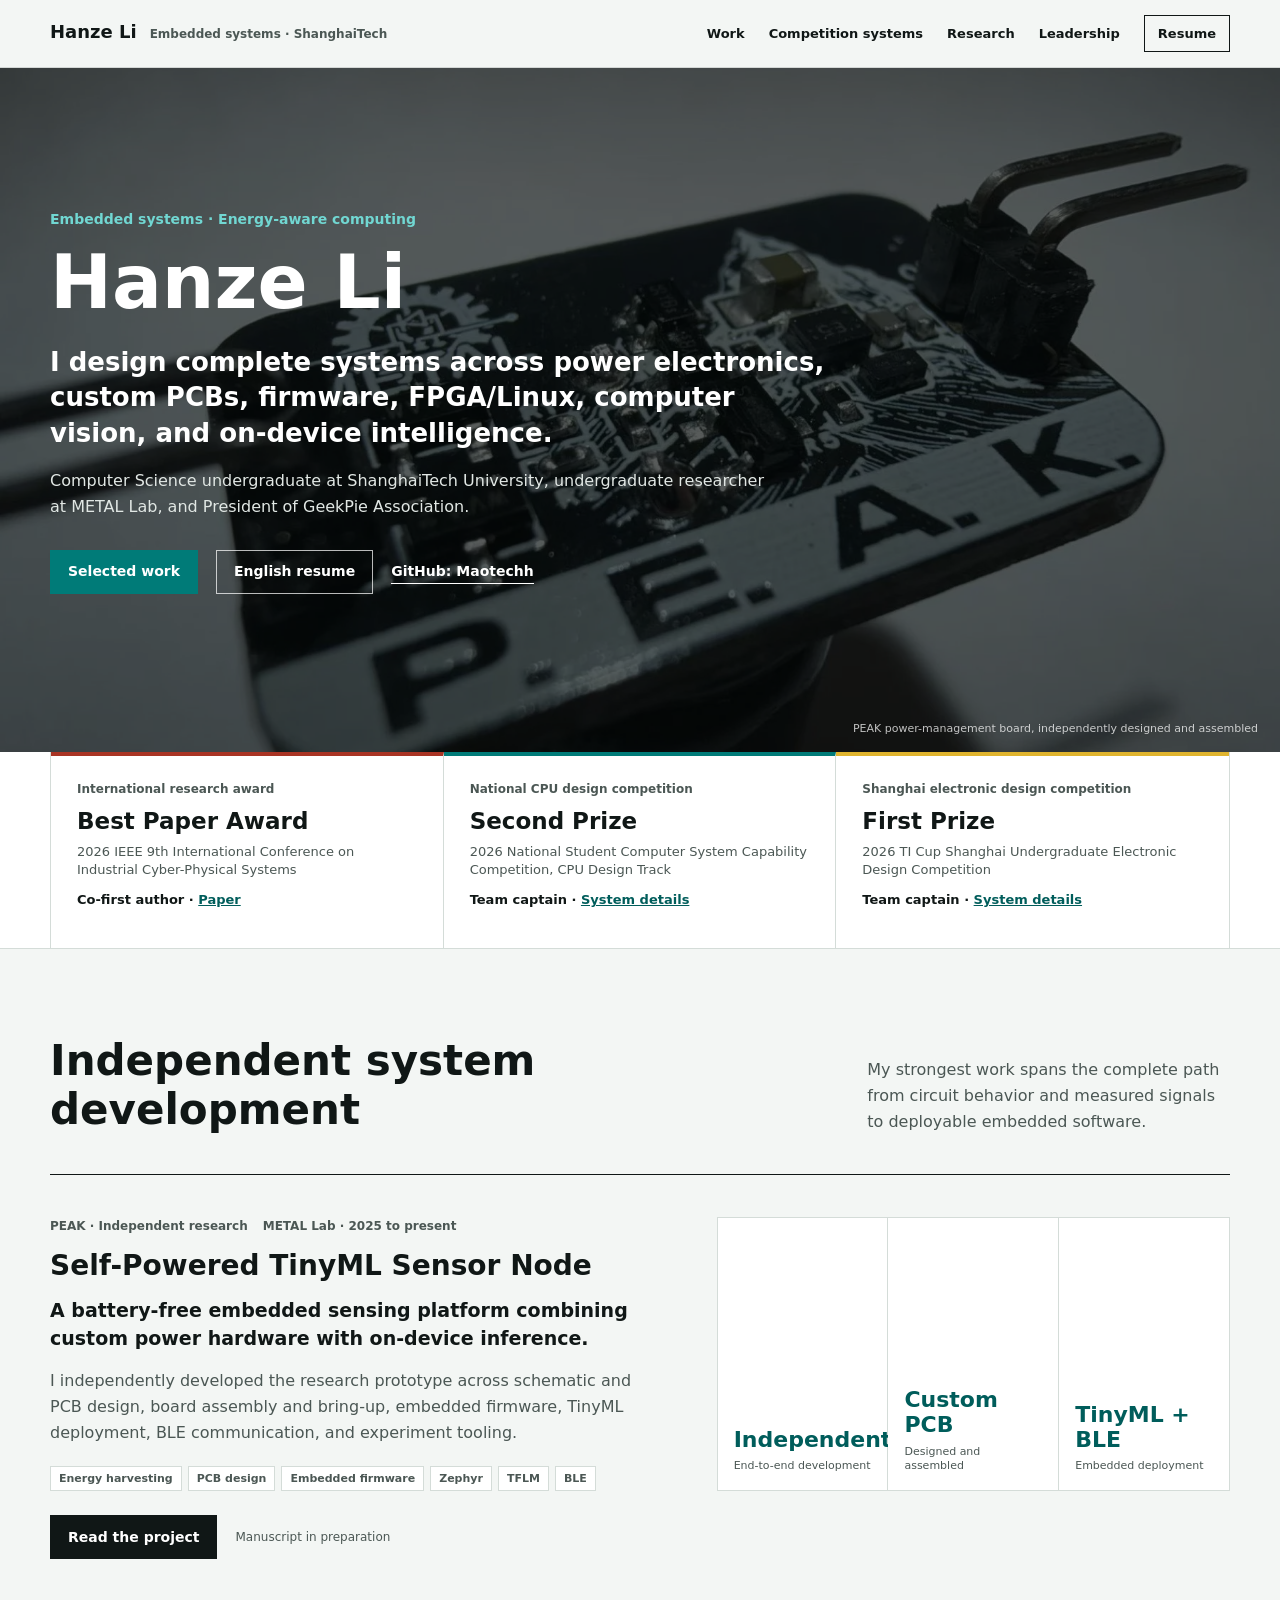
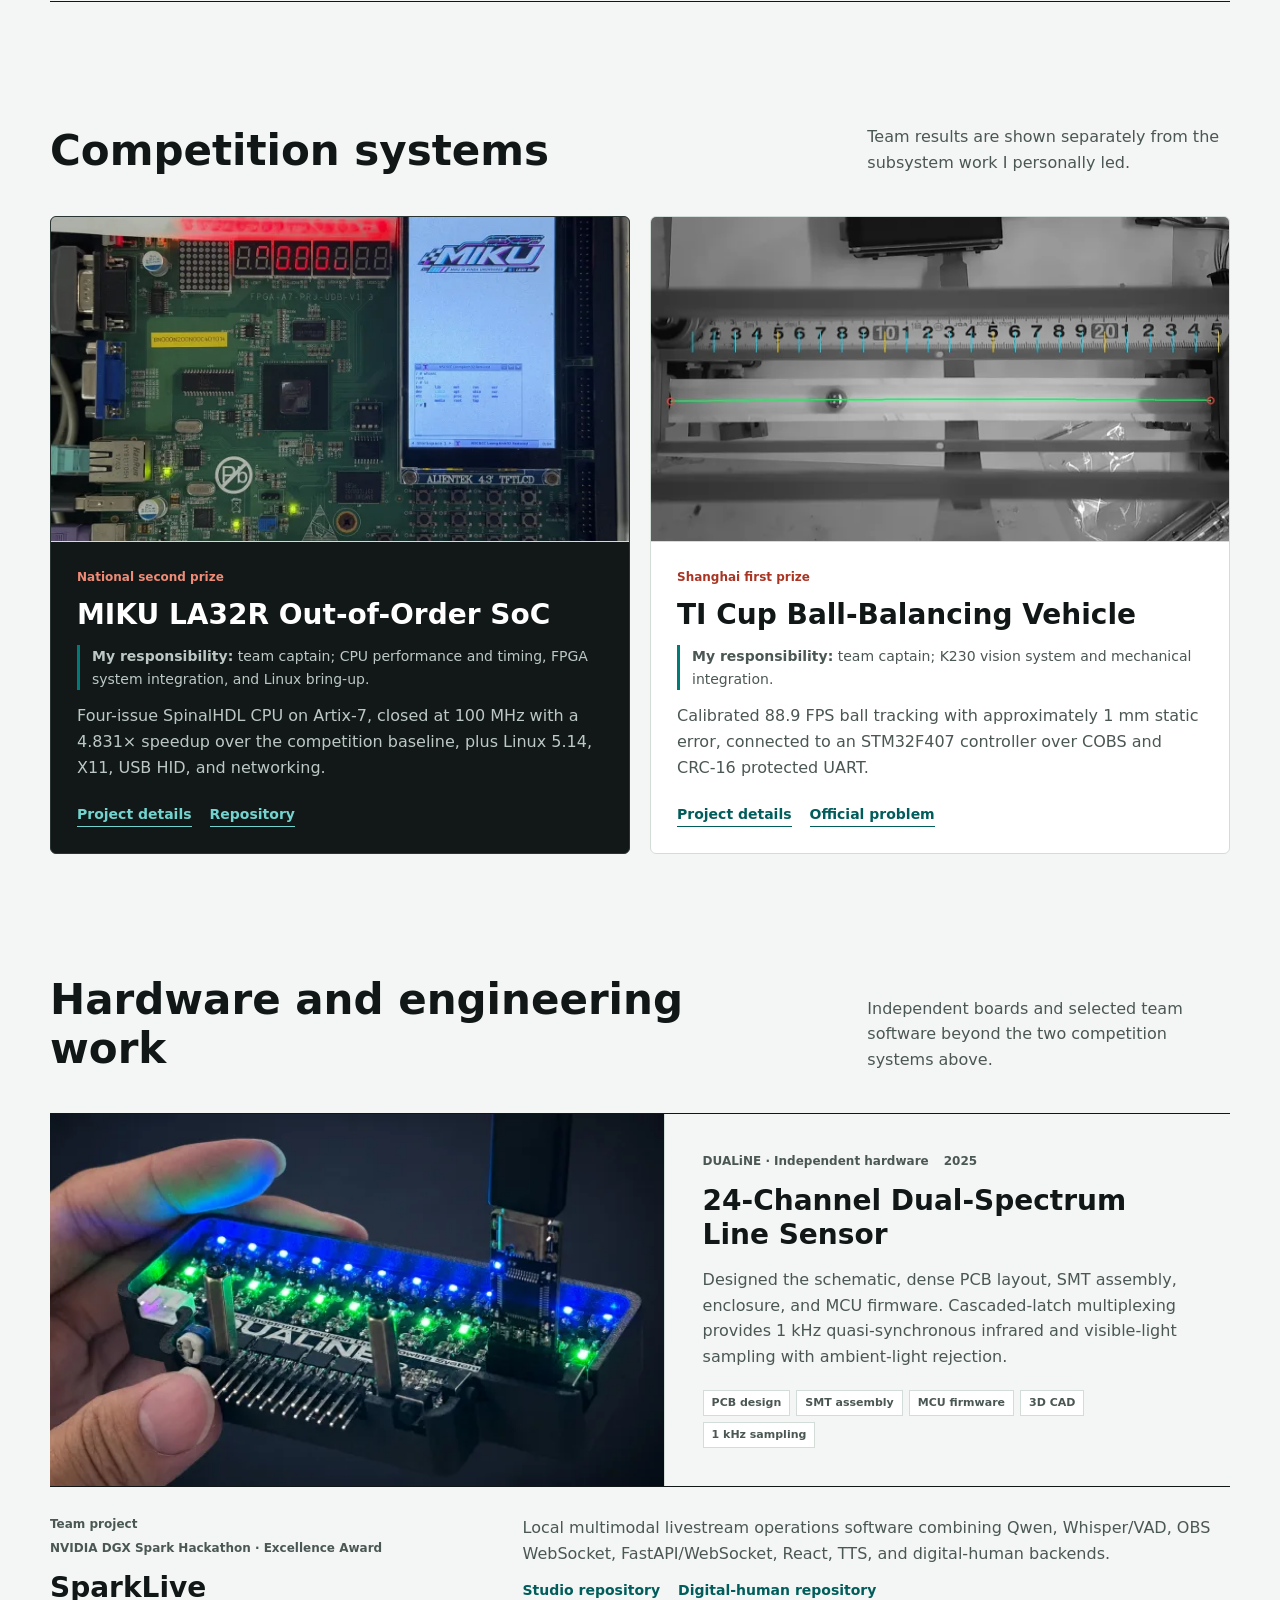
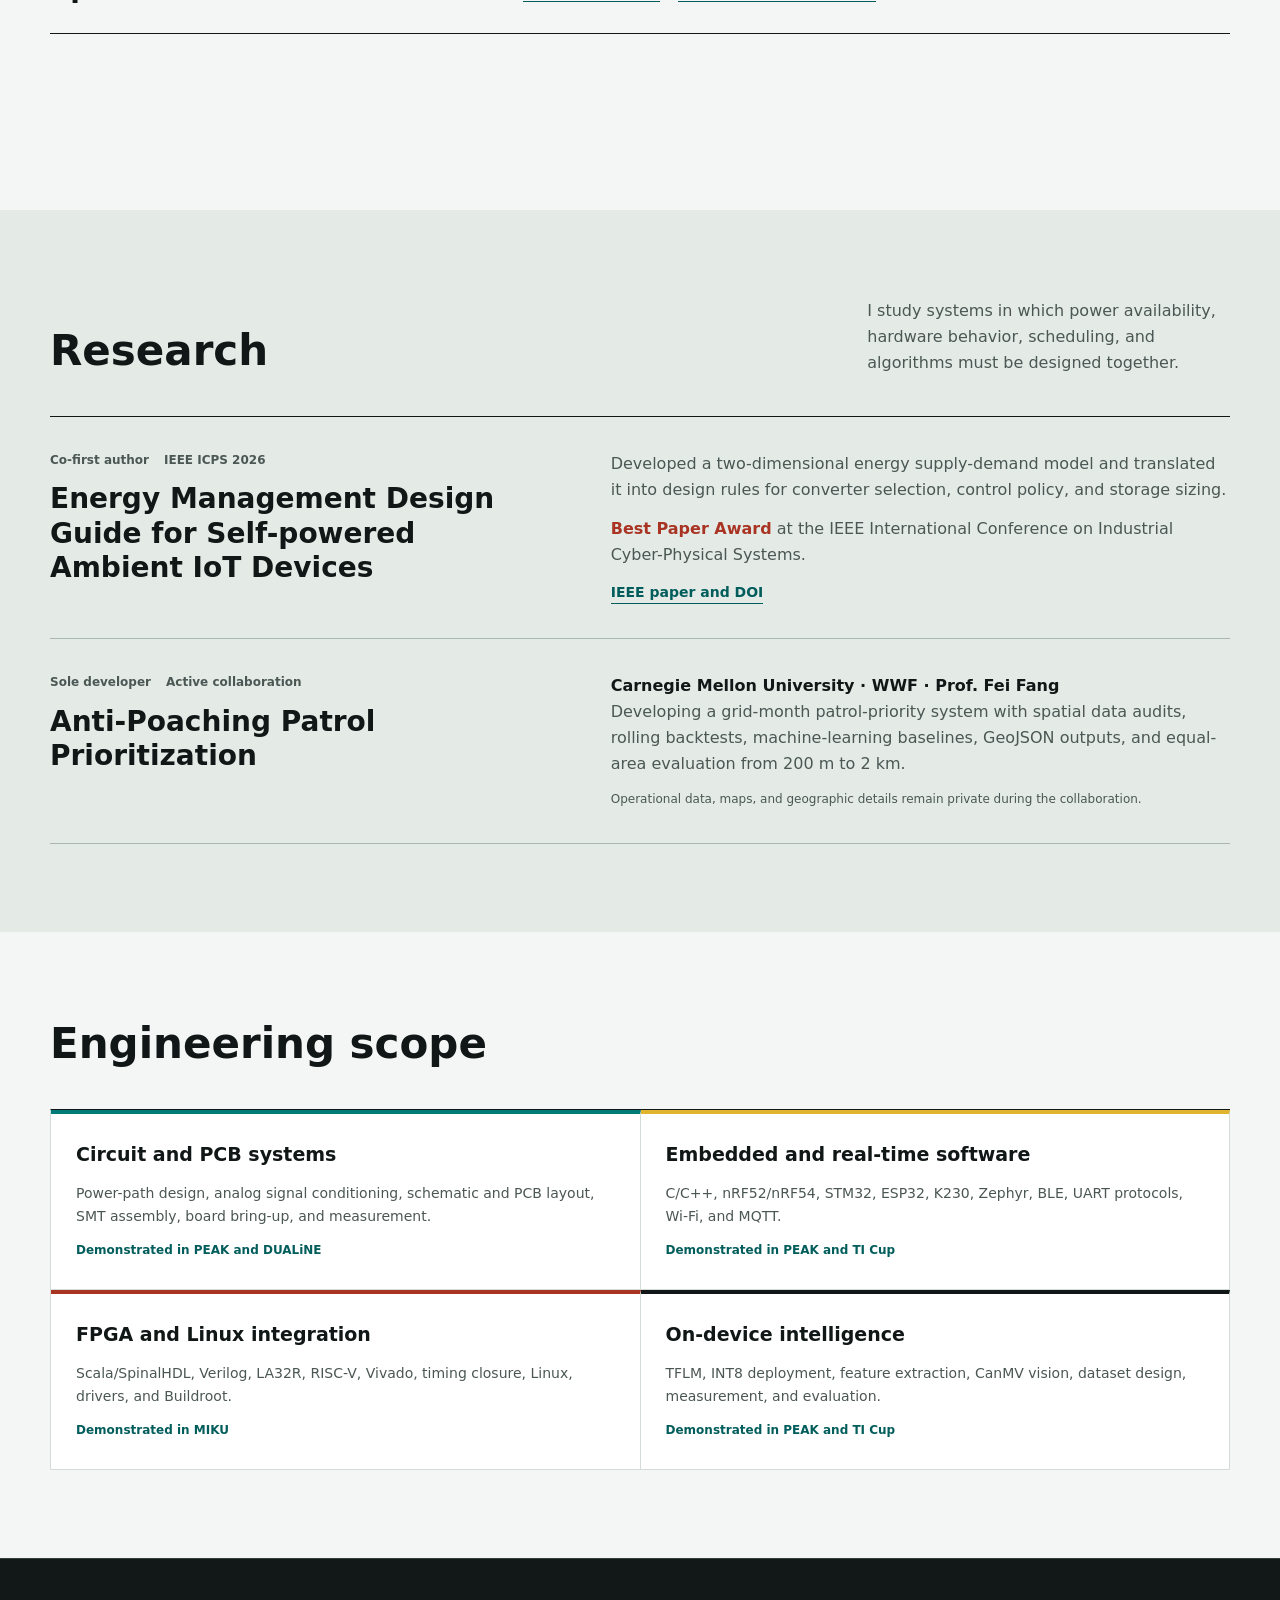
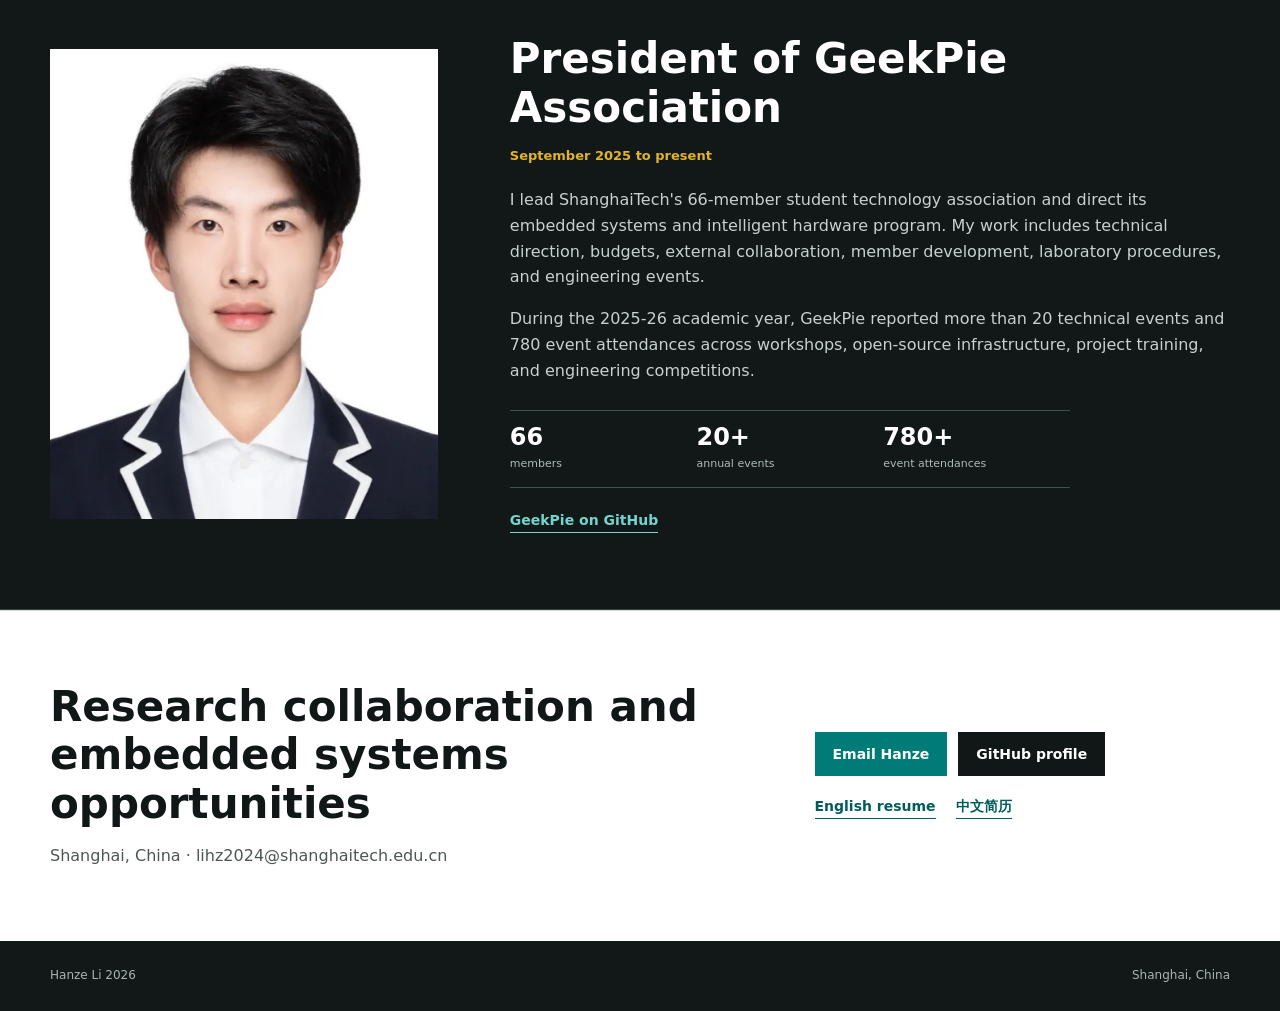
==== index.html @ 1126cddd "Publish sanitized embedded systems portfolio" ====
<!DOCTYPE html>
<html lang="en">
  <head>
    <meta charset="utf-8">
    <meta name="viewport" content="width=device-width, initial-scale=1">
    <meta
      name="description"
      content="Hanze Li builds embedded systems across power electronics, custom PCBs, firmware, FPGA/Linux, computer vision, and on-device intelligence."
    >
    <meta name="theme-color" content="#111817">
    <meta property="og:type" content="website">
    <meta property="og:title" content="Hanze Li | Embedded Systems Researcher and Engineer">
    <meta
      property="og:description"
      content="Research and engineering across self-powered TinyML, custom hardware, FPGA/Linux systems, and real-time vision."
    >
    <meta property="og:url" content="https://maotechh.github.io/">
    <meta property="og:image" content="https://maotechh.github.io/assets/images/og-hanze-li.jpg">
    <meta property="og:image:width" content="1200">
    <meta property="og:image:height" content="630">
    <meta property="og:image:alt" content="Close-up of the independently designed PEAK energy-management board">
    <meta name="twitter:card" content="summary_large_image">
    <title>Hanze Li | Embedded Systems Researcher and Engineer</title>
    <link rel="icon" type="image/svg+xml" href="assets/images/favicon.svg">
    <link rel="icon" type="image/png" sizes="32x32" href="assets/images/favicon-32.png?v=20260903-2">
    <link rel="apple-touch-icon" href="assets/images/apple-touch-icon.png?v=20260903-2">
    <link
      rel="preload"
      as="image"
      href="assets/images/peak-board-1200.webp"
      imagesrcset="assets/images/peak-board-640.webp 640w, assets/images/peak-board-1200.webp 1200w, assets/images/peak-board-1800.webp 1800w"
      imagesizes="100vw"
      type="image/webp"
      fetchpriority="high"
    >
    <script>document.documentElement.classList.add("js");</script>
    <link rel="stylesheet" href="styles.css?v=20260903">
    <script type="application/ld+json">
      {
        "@context": "https://schema.org",
        "@type": "Person",
        "name": "Hanze Li",
        "alternateName": "Maotechh",
        "url": "https://maotechh.github.io/",
        "image": "https://maotechh.github.io/assets/images/hanze-li.jpg",
        "email": "mailto:lihz2024@shanghaitech.edu.cn",
        "jobTitle": "Undergraduate Researcher",
        "affiliation": [
          { "@type": "CollegeOrUniversity", "name": "ShanghaiTech University" },
          { "@type": "Organization", "name": "METAL Lab" }
        ],
        "award": [
          "Best Paper Award, IEEE ICPS 2026",
          "Second Prize, 2026 National Student Computer System Capability Competition CPU Design Track",
          "First Prize, 2026 TI Cup Shanghai Undergraduate Electronic Design Competition"
        ],
        "sameAs": [
          "https://github.com/Maotechh",
          "https://github.com/ShanghaitechGeekPie/"
        ]
      }
    </script>
    <script src="script.js?v=20260903" defer></script>
  </head>
  <body>
    <a class="skip-link" href="#main-content">Skip to content</a>

    <header class="site-header" data-header>
      <div class="nav-shell">
        <a class="brand" href="#top">
          <span class="brand-name">Hanze Li</span>
          <span class="brand-label">Embedded systems · ShanghaiTech</span>
        </a>
        <button class="menu-button" type="button" aria-expanded="false" aria-controls="site-nav">
          Menu
        </button>
        <nav class="site-nav" id="site-nav" aria-label="Primary navigation">
          <a href="#work">Work</a>
          <a href="#competition">Competition systems</a>
          <a href="#research">Research</a>
          <a href="#leadership">Leadership</a>
          <a class="nav-resume" href="assets/docs/Hanze-Li-Resume.pdf?v=20260903-2">Resume</a>
        </nav>
      </div>
    </header>

    <main id="main-content">
      <section class="hero" id="top" aria-labelledby="hero-title">
        <picture class="hero-media" aria-hidden="true">
          <source
            type="image/webp"
            srcset="assets/images/peak-board-640.webp 640w, assets/images/peak-board-1200.webp 1200w, assets/images/peak-board-1800.webp 1800w"
            sizes="100vw"
          >
          <img src="assets/images/peak-board.jpg" alt="" width="1800" height="1349" fetchpriority="high">
        </picture>
        <div class="hero-overlay" aria-hidden="true"></div>
        <div class="hero-content">
          <p class="hero-kicker">Embedded systems · Energy-aware computing</p>
          <h1 id="hero-title">Hanze Li</h1>
          <p class="hero-summary">
            I design complete systems across power electronics, custom PCBs, firmware,
            FPGA/Linux, computer vision, and on-device intelligence.
          </p>
          <p class="hero-context">
            Computer Science undergraduate at ShanghaiTech University, undergraduate
            researcher at METAL Lab, and President of GeekPie Association.
          </p>
          <nav class="hero-actions" aria-label="Primary links">
            <a class="button button-primary" href="#work">Selected work</a>
            <a class="button button-secondary" href="assets/docs/Hanze-Li-Resume.pdf?v=20260903-2">English resume</a>
            <a class="text-link light-link" href="https://github.com/Maotechh">GitHub: Maotechh</a>
          </nav>
        </div>
        <p class="hero-caption">PEAK power-management board, independently designed and assembled</p>
      </section>

      <section class="recognition" aria-labelledby="recognition-title">
        <div class="page-shell">
          <h2 class="visually-hidden" id="recognition-title">Selected recognition</h2>
          <div class="recognition-grid">
            <article>
              <p class="recognition-level">International research award</p>
              <h3>Best Paper Award</h3>
              <p class="recognition-event">2026 IEEE 9th International Conference on Industrial Cyber-Physical Systems</p>
              <p class="recognition-role">Co-first author · <a href="https://doi.org/10.1109/ICPS70486.2026.11567971">Paper</a></p>
            </article>
            <article>
              <p class="recognition-level">National CPU design competition</p>
              <h3>Second Prize</h3>
              <p class="recognition-event">2026 National Student Computer System Capability Competition, CPU Design Track</p>
              <p class="recognition-role">Team captain · <a href="projects/miku.html">System details</a></p>
            </article>
            <article>
              <p class="recognition-level">Shanghai electronic design competition</p>
              <h3>First Prize</h3>
              <p class="recognition-event">2026 TI Cup Shanghai Undergraduate Electronic Design Competition</p>
              <p class="recognition-role">Team captain · <a href="projects/ti-cup.html">System details</a></p>
            </article>
          </div>
        </div>
      </section>

      <section class="section page-shell" id="work">
        <div class="section-heading">
          <h2>Independent system development</h2>
          <p>
            My strongest work spans the complete path from circuit behavior and measured
            signals to deployable embedded software.
          </p>
        </div>

        <article class="feature-project">
          <div class="feature-copy">
            <div class="project-meta">
              <span>PEAK · Independent research</span>
              <span>METAL Lab · 2025 to present</span>
            </div>
            <h3>Self-Powered TinyML Sensor Node</h3>
            <p class="project-lead">
              A battery-free embedded sensing platform combining custom power hardware
              with on-device inference.
            </p>
            <p>
              I independently developed the research prototype across schematic and PCB
              design, board assembly and bring-up, embedded firmware, TinyML deployment,
              BLE communication, and experiment tooling.
            </p>
            <dl class="metric-grid">
              <div><dt>Independent</dt><dd>End-to-end development</dd></div>
              <div><dt>Custom PCB</dt><dd>Designed and assembled</dd></div>
              <div><dt>TinyML + BLE</dt><dd>Embedded deployment</dd></div>
            </dl>
            <ul class="tag-list">
              <li>Energy harvesting</li>
              <li>PCB design</li>
              <li>Embedded firmware</li>
              <li>Zephyr</li>
              <li>TFLM</li>
              <li>BLE</li>
            </ul>
            <div class="project-actions">
              <a class="button button-dark" href="projects/peak.html">Read the project</a>
              <span class="project-note">Manuscript in preparation</span>
            </div>
          </div>
        </article>
      </section>

      <section class="section section-compact page-shell" id="competition">
        <div class="section-heading">
          <h2>Competition systems</h2>
          <p>Team results are shown separately from the subsystem work I personally led.</p>
        </div>

        <div class="project-grid">
          <article class="project-card project-card-dark">
            <a class="project-image" href="projects/miku.html">
              <picture>
                <source
                  type="image/webp"
                  srcset="assets/images/miku-board-640.webp 640w, assets/images/miku-board-1000.webp 1000w"
                  sizes="(max-width: 760px) calc(100vw - 32px), 50vw"
                >
                <img src="assets/images/miku-board.jpg" alt="MIKU LA32R SoC running LoongArch Linux on an Artix-7 FPGA board" width="1600" height="900" loading="lazy">
              </picture>
            </a>
            <div class="project-card-body">
              <p class="result-label">National second prize</p>
              <h3><a href="projects/miku.html">MIKU LA32R Out-of-Order SoC</a></h3>
              <p class="ownership"><strong>My responsibility:</strong> team captain; CPU performance and timing, FPGA system integration, and Linux bring-up.</p>
              <p>
                Four-issue SpinalHDL CPU on Artix-7, closed at 100 MHz with a 4.831×
                speedup over the competition baseline, plus Linux 5.14, X11, USB HID,
                and networking.
              </p>
              <div class="card-links">
                <a class="text-link" href="projects/miku.html">Project details</a>
                <a class="text-link" href="https://github.com/TossACoinTAC/NSCSCC2026-MIKU">Repository</a>
              </div>
            </div>
          </article>

          <article class="project-card">
            <a class="project-image" href="projects/ti-cup.html">
              <picture>
                <source
                  type="image/webp"
                  srcset="assets/images/ti-vision-640.webp 640w, assets/images/ti-vision-960.webp 960w"
                  sizes="(max-width: 760px) calc(100vw - 32px), 50vw"
                >
                <img src="assets/images/ti-vision.png" alt="K230 grayscale vision output with the calibrated beam centerline and detected steel ball" width="1280" height="960" loading="lazy">
              </picture>
            </a>
            <div class="project-card-body">
              <p class="result-label">Shanghai first prize</p>
              <h3><a href="projects/ti-cup.html">TI Cup Ball-Balancing Vehicle</a></h3>
              <p class="ownership"><strong>My responsibility:</strong> team captain; K230 vision system and mechanical integration.</p>
              <p>
                Calibrated 88.9 FPS ball tracking with approximately 1 mm static error,
                connected to an STM32F407 controller over COBS and CRC-16 protected UART.
              </p>
              <div class="card-links">
                <a class="text-link" href="projects/ti-cup.html">Project details</a>
                <a class="text-link" href="https://res.nuedc-training.com.cn/topic/2026/topic_140.html">Official problem</a>
              </div>
            </div>
          </article>
        </div>
      </section>

      <section class="section section-compact page-shell" aria-labelledby="hardware-title">
        <div class="section-heading">
          <h2 id="hardware-title">Hardware and engineering work</h2>
          <p>Independent boards and selected team software beyond the two competition systems above.</p>
        </div>

        <article class="hardware-project">
          <figure class="hardware-visual">
            <picture>
              <source
                type="image/webp"
                srcset="assets/images/dualine-640.webp 640w, assets/images/dualine-1000.webp 1000w"
                sizes="(max-width: 760px) calc(100vw - 32px), 48vw"
              >
              <img src="assets/images/dualine.jpg" alt="DUALiNE 24-channel dual-spectrum line sensor operating with infrared and visible-light emitters" width="1440" height="810" loading="lazy">
            </picture>
          </figure>
          <div class="hardware-copy">
            <div class="project-meta"><span>DUALiNE · Independent hardware</span><span>2025</span></div>
            <h3>24-Channel Dual-Spectrum Line Sensor</h3>
            <p>
              Designed the schematic, dense PCB layout, SMT assembly, enclosure, and MCU
              firmware. Cascaded-latch multiplexing provides 1 kHz quasi-synchronous
              infrared and visible-light sampling with ambient-light rejection.
            </p>
            <ul class="tag-list">
              <li>PCB design</li>
              <li>SMT assembly</li>
              <li>MCU firmware</li>
              <li>3D CAD</li>
              <li>1 kHz sampling</li>
            </ul>
          </div>
        </article>

        <div class="secondary-list">
          <article>
            <div>
              <p class="project-meta"><span>Team project</span><span>NVIDIA DGX Spark Hackathon · Excellence Award</span></p>
              <h3>SparkLive</h3>
            </div>
            <div>
              <p>
                Local multimodal livestream operations software combining Qwen, Whisper/VAD,
                OBS WebSocket, FastAPI/WebSocket, React, TTS, and digital-human backends.
              </p>
              <div class="card-links">
                <a class="text-link" href="https://github.com/SkillfulPainter/Sparklive-Studio">Studio repository</a>
                <a class="text-link" href="https://github.com/SkillfulPainter/Sparklive-Digital-Man">Digital-human repository</a>
              </div>
            </div>
          </article>
        </div>
      </section>

      <section class="research-band" id="research">
        <div class="section page-shell">
          <div class="section-heading">
            <h2>Research</h2>
            <p>
              I study systems in which power availability, hardware behavior, scheduling,
              and algorithms must be designed together.
            </p>
          </div>

          <div class="research-list">
            <article>
              <div class="research-title">
                <p class="project-meta"><span>Co-first author</span><span>IEEE ICPS 2026</span></p>
                <h3>Energy Management Design Guide for Self-powered Ambient IoT Devices</h3>
              </div>
              <div class="research-copy">
                <p>
                  Developed a two-dimensional energy supply-demand model and translated it
                  into design rules for converter selection, control policy, and storage sizing.
                </p>
                <p class="research-result"><strong>Best Paper Award</strong> at the IEEE International Conference on Industrial Cyber-Physical Systems.</p>
                <a class="text-link" href="https://doi.org/10.1109/ICPS70486.2026.11567971">IEEE paper and DOI</a>
              </div>
            </article>

            <article>
              <div class="research-title">
                <p class="project-meta"><span>Sole developer</span><span>Active collaboration</span></p>
                <h3>Anti-Poaching Patrol Prioritization</h3>
              </div>
              <div class="research-copy">
                <p class="collaboration-line"><span>Carnegie Mellon University · WWF</span><span>Prof. Fei Fang</span></p>
                <p>
                  Developing a grid-month patrol-priority system with spatial data audits,
                  rolling backtests, machine-learning baselines, GeoJSON outputs, and
                  equal-area evaluation from 200 m to 2 km.
                </p>
                <p class="research-note">Operational data, maps, and geographic details remain private during the collaboration.</p>
              </div>
            </article>
          </div>
        </div>
      </section>

      <section class="section page-shell capabilities" aria-labelledby="capabilities-title">
        <div class="section-heading compact-heading">
          <h2 id="capabilities-title">Engineering scope</h2>
        </div>
        <div class="capability-grid">
          <article>
            <h3>Circuit and PCB systems</h3>
            <p>Power-path design, analog signal conditioning, schematic and PCB layout, SMT assembly, board bring-up, and measurement.</p>
            <span>Demonstrated in PEAK and DUALiNE</span>
          </article>
          <article>
            <h3>Embedded and real-time software</h3>
            <p>C/C++, nRF52/nRF54, STM32, ESP32, K230, Zephyr, BLE, UART protocols, Wi-Fi, and MQTT.</p>
            <span>Demonstrated in PEAK and TI Cup</span>
          </article>
          <article>
            <h3>FPGA and Linux integration</h3>
            <p>Scala/SpinalHDL, Verilog, LA32R, RISC-V, Vivado, timing closure, Linux, drivers, and Buildroot.</p>
            <span>Demonstrated in MIKU</span>
          </article>
          <article>
            <h3>On-device intelligence</h3>
            <p>TFLM, INT8 deployment, feature extraction, CanMV vision, dataset design, measurement, and evaluation.</p>
            <span>Demonstrated in PEAK and TI Cup</span>
          </article>
        </div>
      </section>

      <section class="leadership-band" id="leadership">
        <div class="page-shell leadership-layout">
          <figure class="portrait-wrap">
            <picture>
              <source
                type="image/webp"
                srcset="assets/images/hanze-li-480.webp 480w, assets/images/hanze-li-720.webp 720w"
                sizes="(max-width: 760px) 320px, 36vw"
              >
              <img src="assets/images/hanze-li.jpg" alt="Portrait of Hanze Li" width="963" height="1400" loading="lazy">
            </picture>
          </figure>
          <div class="leadership-copy">
            <h2>President of GeekPie Association</h2>
            <p class="leadership-period">September 2025 to present</p>
            <p>
              I lead ShanghaiTech's 66-member student technology association and direct
              its embedded systems and intelligent hardware program. My work includes
              technical direction, budgets, external collaboration, member development,
              laboratory procedures, and engineering events.
            </p>
            <p>
              During the 2025-26 academic year, GeekPie reported more than 20 technical
              events and 780 event attendances across workshops, open-source
              infrastructure, project training, and engineering competitions.
            </p>
            <dl class="leadership-metrics">
              <div><dt>66</dt><dd>members</dd></div>
              <div><dt>20+</dt><dd>annual events</dd></div>
              <div><dt>780+</dt><dd>event attendances</dd></div>
            </dl>
            <a class="text-link" href="https://github.com/ShanghaitechGeekPie/">GeekPie on GitHub</a>
          </div>
        </div>
      </section>

      <section class="contact-band" id="contact">
        <div class="page-shell contact-layout">
          <div>
            <h2>Research collaboration and embedded systems opportunities</h2>
            <p>Shanghai, China · lihz2024@shanghaitech.edu.cn</p>
          </div>
          <div class="contact-actions">
            <a class="button button-primary" href="mailto:lihz2024@shanghaitech.edu.cn">Email Hanze</a>
            <a class="button button-dark" href="https://github.com/Maotechh">GitHub profile</a>
            <div class="resume-links">
              <a class="text-link" href="assets/docs/Hanze-Li-Resume.pdf?v=20260903-2">English resume</a>
              <a class="text-link" href="assets/docs/Hanze-Li-Resume-ZH.pdf?v=20260903-2">中文简历</a>
            </div>
          </div>
        </div>
      </section>
    </main>

    <footer class="site-footer">
      <div class="page-shell footer-layout">
        <p>Hanze Li <span data-year>2026</span></p>
        <p>Shanghai, China</p>
      </div>
    </footer>
  </body>
</html>
---- styles.css ----
:root {
  --ink: #101716;
  --ink-soft: #4b5754;
  --paper: #f3f6f4;
  --surface: #ffffff;
  --line: #d4dcd8;
  --line-dark: #34403d;
  --teal: #007b78;
  --teal-dark: #005d5b;
  --red: #a93424;
  --yellow: #e0b42e;
  --dark: #111817;
  --max-width: 1180px;
  --text-width: 760px;
  --header-height: 68px;
}

* {
  box-sizing: border-box;
  letter-spacing: 0;
}

html {
  scroll-behavior: smooth;
  scroll-padding-top: calc(var(--header-height) + 18px);
}

body {
  margin: 0;
  background: var(--paper);
  color: var(--ink);
  font-family: Inter, ui-sans-serif, system-ui, -apple-system, BlinkMacSystemFont, "Segoe UI", sans-serif;
  font-size: 16px;
  line-height: 1.62;
  text-rendering: optimizeLegibility;
}

img,
picture {
  display: block;
  max-width: 100%;
}

a {
  color: inherit;
}

button,
a {
  -webkit-tap-highlight-color: transparent;
}

button,
input {
  font: inherit;
}

.visually-hidden {
  position: absolute;
  width: 1px;
  height: 1px;
  padding: 0;
  margin: -1px;
  overflow: hidden;
  clip: rect(0, 0, 0, 0);
  white-space: nowrap;
  border: 0;
}

.skip-link {
  position: fixed;
  top: 8px;
  left: 8px;
  z-index: 100;
  padding: 8px 12px;
  background: var(--surface);
  color: var(--ink);
  transform: translateY(-160%);
}

.skip-link:focus {
  transform: translateY(0);
}

.page-shell,
.nav-shell {
  width: min(calc(100% - 48px), var(--max-width));
  margin-inline: auto;
}

.site-header {
  position: sticky;
  top: 0;
  z-index: 50;
  height: var(--header-height);
  border-bottom: 1px solid rgba(16, 23, 22, 0.14);
  background: rgba(243, 246, 244, 0.97);
  backdrop-filter: blur(12px);
}

.nav-shell {
  display: flex;
  height: 100%;
  align-items: center;
  justify-content: space-between;
  gap: 24px;
}

.brand {
  display: inline-flex;
  min-width: 0;
  align-items: baseline;
  gap: 13px;
  text-decoration: none;
}

.brand-name {
  flex: 0 0 auto;
  font-size: 18px;
  font-weight: 790;
  line-height: 1;
}

.brand-label {
  overflow: hidden;
  color: var(--ink-soft);
  font-size: 12px;
  font-weight: 620;
  text-overflow: ellipsis;
  white-space: nowrap;
}

.site-nav {
  display: flex;
  align-items: center;
  gap: 24px;
}

.site-nav a {
  font-size: 13px;
  font-weight: 680;
  text-decoration: none;
}

.site-nav a:not(.nav-resume):hover,
.site-nav a:not(.nav-resume):focus-visible {
  color: var(--teal-dark);
}

.nav-resume {
  padding: 7px 13px;
  border: 1px solid var(--ink);
}

.nav-resume:hover,
.nav-resume:focus-visible {
  background: var(--ink);
  color: white;
}

.menu-button {
  display: none;
  min-width: 58px;
  min-height: 38px;
  border: 1px solid var(--ink);
  background: transparent;
  color: var(--ink);
  cursor: pointer;
  font-size: 13px;
  font-weight: 720;
}

.hero {
  position: relative;
  display: flex;
  min-height: min(690px, 76svh);
  align-items: center;
  overflow: hidden;
  background: var(--dark);
  color: white;
}

.hero-media,
.hero-media img {
  position: absolute;
  inset: 0;
  width: 100%;
  height: 100%;
}

.hero-media img {
  object-fit: cover;
  object-position: center 44%;
}

.hero-overlay {
  position: absolute;
  inset: 0;
  background: rgba(5, 10, 9, 0.66);
}

.hero-content {
  position: relative;
  z-index: 1;
  width: min(calc(100% - 48px), var(--max-width));
  margin-inline: auto;
  padding-block: 68px 86px;
}

.hero-kicker {
  margin: 0 0 14px;
  color: #71d7d2;
  font-size: 14px;
  font-weight: 720;
}

.hero h1 {
  max-width: 800px;
  margin: 0;
  font-size: 74px;
  font-weight: 780;
  line-height: 1;
}

.hero-summary {
  max-width: 790px;
  margin: 26px 0 0;
  font-size: 26px;
  font-weight: 570;
  line-height: 1.36;
}

.hero-context {
  max-width: 730px;
  margin: 17px 0 0;
  color: #e1e7e4;
  font-size: 16px;
}

.hero-actions {
  display: flex;
  flex-wrap: wrap;
  align-items: center;
  gap: 11px 18px;
  margin-top: 30px;
}

.hero-caption {
  position: absolute;
  right: 22px;
  bottom: 14px;
  z-index: 1;
  max-width: 420px;
  margin: 0;
  color: rgba(255, 255, 255, 0.74);
  font-size: 11px;
  text-align: right;
}

.button {
  display: inline-flex;
  min-height: 44px;
  align-items: center;
  justify-content: center;
  padding: 9px 17px;
  border: 1px solid transparent;
  text-decoration: none;
  font-size: 14px;
  font-weight: 740;
  transition: background-color 160ms ease, border-color 160ms ease, color 160ms ease;
}

.button-primary {
  background: var(--teal);
  color: white;
}

.button-primary:hover,
.button-primary:focus-visible {
  background: #00918d;
}

.button-secondary {
  border-color: rgba(255, 255, 255, 0.72);
  color: white;
}

.button-secondary:hover,
.button-secondary:focus-visible {
  background: white;
  color: var(--ink);
}

.button-dark {
  background: var(--ink);
  color: white;
}

.button-dark:hover,
.button-dark:focus-visible {
  background: #2a3734;
}

.text-link {
  display: inline-block;
  border-bottom: 1px solid currentColor;
  color: var(--teal-dark);
  font-size: 14px;
  font-weight: 730;
  text-decoration: none;
}

.text-link:hover,
.text-link:focus-visible {
  color: var(--red);
}

.light-link {
  color: white;
}

.recognition {
  border-bottom: 1px solid var(--line);
  background: var(--surface);
}

.recognition-grid {
  display: grid;
  grid-template-columns: repeat(3, minmax(0, 1fr));
  border-inline: 1px solid var(--line);
}

.recognition article {
  min-width: 0;
  min-height: 196px;
  padding: 24px 26px 22px;
  border-right: 1px solid var(--line);
}

.recognition article:last-child {
  border-right: 0;
}

.recognition article:nth-child(1) {
  border-top: 4px solid var(--red);
}

.recognition article:nth-child(2) {
  border-top: 4px solid var(--teal);
}

.recognition article:nth-child(3) {
  border-top: 4px solid var(--yellow);
}

.recognition-level,
.recognition-role,
.recognition-event {
  margin: 0;
}

.recognition-level {
  color: var(--ink-soft);
  font-size: 12px;
  font-weight: 680;
}

.recognition h3 {
  margin: 9px 0 7px;
  font-size: 23px;
  line-height: 1.18;
}

.recognition-event {
  color: var(--ink-soft);
  font-size: 13px;
  line-height: 1.42;
}

.recognition-role {
  margin-top: 10px;
  font-size: 13px;
  font-weight: 680;
}

.recognition-role a {
  color: var(--teal-dark);
}

.section {
  padding-block: 88px;
}

.section-compact {
  padding-top: 34px;
}

.section-heading {
  display: grid;
  grid-template-columns: minmax(0, 1.35fr) minmax(280px, 0.65fr);
  gap: 64px;
  align-items: end;
  margin-bottom: 40px;
}

.section-heading h2,
.contact-layout h2,
.leadership-copy h2 {
  max-width: var(--text-width);
  margin: 0;
  font-size: 42px;
  line-height: 1.16;
}

.section-heading > p {
  margin: 0;
  color: var(--ink-soft);
}

.compact-heading {
  grid-template-columns: 1fr;
}

.feature-project {
  border-top: 1px solid var(--ink);
  border-bottom: 1px solid var(--ink);
}

.feature-copy {
  display: grid;
  grid-template-columns: 1.08fr 0.92fr;
  column-gap: 64px;
  padding-block: 42px;
}

.project-meta {
  display: flex;
  flex-wrap: wrap;
  gap: 5px 15px;
  margin: 0 0 12px;
  color: var(--ink-soft);
  font-size: 12px;
  font-weight: 680;
}

.feature-copy > .project-meta,
.feature-copy > h3,
.feature-copy > .project-lead,
.feature-copy > p:not(.project-note) {
  grid-column: 1;
}

.feature-copy h3,
.project-card h3,
.hardware-copy h3,
.secondary-list h3,
.research-list h3 {
  margin: 0;
  font-size: 28px;
  line-height: 1.23;
}

.project-card h3 a {
  text-decoration: none;
}

.project-card h3 a:hover,
.project-card h3 a:focus-visible {
  color: var(--teal-dark);
}

.project-card-dark h3 a:hover,
.project-card-dark h3 a:focus-visible {
  color: #73d4cf;
}

.project-lead {
  margin: 14px 0 7px;
  font-size: 19px;
  font-weight: 620;
  line-height: 1.46;
}

.feature-copy > p:not(.project-lead, .project-note) {
  margin: 8px 0 0;
  color: var(--ink-soft);
}

.metric-grid {
  display: grid;
  grid-column: 2;
  grid-row: 1 / span 5;
  grid-template-columns: repeat(3, minmax(0, 1fr));
  gap: 1px;
  align-self: stretch;
  margin: 0;
  border: 1px solid var(--line);
  background: var(--line);
}

.metric-grid div {
  display: flex;
  min-height: 120px;
  flex-direction: column;
  justify-content: flex-end;
  padding: 16px;
  background: var(--surface);
}

.metric-grid dt {
  color: var(--teal-dark);
  font-size: 22px;
  font-weight: 790;
  line-height: 1.12;
}

.metric-grid dd {
  margin: 7px 0 0;
  color: var(--ink-soft);
  font-size: 11px;
  line-height: 1.35;
}

.tag-list {
  display: flex;
  flex-wrap: wrap;
  gap: 6px;
  margin: 20px 0 0;
  padding: 0;
  list-style: none;
}

.tag-list li {
  padding: 3px 8px;
  border: 1px solid var(--line);
  background: var(--surface);
  color: var(--ink-soft);
  font-size: 11px;
  font-weight: 630;
}

.project-actions {
  display: flex;
  grid-column: 1;
  flex-wrap: wrap;
  gap: 12px 18px;
  align-items: center;
  margin-top: 24px;
}

.project-note,
.research-note {
  color: var(--ink-soft);
  font-size: 12px;
}

.feature-visual {
  margin: 0;
  padding-block: 28px 22px;
  border-top: 1px solid var(--line);
}

.feature-visual img {
  width: 100%;
  height: auto;
  background: white;
}

.feature-visual figcaption,
.project-figure figcaption,
.project-hero-figure figcaption {
  margin-top: 9px;
  color: var(--ink-soft);
  font-size: 11px;
}

.project-grid {
  display: grid;
  grid-template-columns: repeat(2, minmax(0, 1fr));
  gap: 20px;
}

.project-card {
  display: flex;
  min-width: 0;
  flex-direction: column;
  overflow: hidden;
  border: 1px solid var(--line);
  border-radius: 6px;
  background: var(--surface);
}

.project-image {
  display: block;
  min-height: 0;
  aspect-ratio: 16 / 9;
  overflow: hidden;
  border-bottom: 1px solid var(--line);
  background: #e7ecea;
}

.project-image picture,
.project-image img {
  width: 100%;
  height: 100%;
}

.project-image img {
  object-fit: cover;
  transition: transform 180ms ease;
}

.project-image:hover img,
.project-image:focus-visible img {
  transform: scale(1.015);
}

.project-card-body {
  display: flex;
  flex: 1;
  flex-direction: column;
  padding: 26px;
}

.result-label {
  margin: 0 0 10px;
  color: var(--red);
  font-size: 12px;
  font-weight: 780;
}

.project-card-body > p:not(.result-label) {
  margin: 13px 0 0;
  color: var(--ink-soft);
}

.project-card-body .ownership {
  padding-left: 12px;
  border-left: 3px solid var(--teal);
  color: var(--ink);
  font-size: 14px;
}

.project-card-dark {
  border-color: #2a3533;
  background: var(--dark);
  color: white;
}

.project-card-dark .project-card-body > p:not(.result-label) {
  color: #bdc8c5;
}

.project-card-dark .result-label {
  color: #ef8b77;
}

.project-card-dark .project-card-body .ownership {
  color: white;
}

.project-card-dark .text-link {
  color: #73d4cf;
}

.card-links {
  display: flex;
  flex-wrap: wrap;
  gap: 9px 18px;
  margin-top: auto;
  padding-top: 22px;
}

.hardware-project {
  display: grid;
  grid-template-columns: minmax(0, 1fr) minmax(320px, 0.92fr);
  border-block: 1px solid var(--ink);
}

.hardware-visual {
  min-width: 0;
  margin: 0;
  border-right: 1px solid var(--line);
}

.hardware-visual picture,
.hardware-visual img {
  width: 100%;
  height: 100%;
}

.hardware-visual img {
  min-height: 340px;
  object-fit: cover;
}

.hardware-copy {
  align-self: center;
  padding: 38px;
}

.hardware-copy > p:not(.project-meta) {
  margin: 14px 0 0;
  color: var(--ink-soft);
}

.secondary-list {
  border-bottom: 1px solid var(--ink);
}

.secondary-list article {
  display: grid;
  grid-template-columns: minmax(240px, 0.75fr) minmax(360px, 1.25fr);
  gap: 48px;
  padding-block: 28px;
}

.secondary-list article > div:last-child > p {
  margin: 0;
  color: var(--ink-soft);
}

.secondary-list .card-links {
  margin-top: 12px;
  padding-top: 0;
}

.research-band {
  margin-top: 88px;
  background: #e4ebe7;
}

.research-list {
  border-top: 1px solid var(--ink);
}

.research-list article {
  display: grid;
  grid-template-columns: minmax(280px, 0.9fr) minmax(360px, 1.1fr);
  gap: 54px;
  padding-block: 34px;
  border-bottom: 1px solid #aab7b1;
}

.research-copy p {
  margin: 0;
  color: var(--ink-soft);
}

.research-copy .research-result,
.research-copy .collaboration-line,
.research-copy .research-note {
  margin-top: 13px;
}

.research-copy .collaboration-line {
  margin-top: 0;
  color: var(--ink);
  font-weight: 760;
}

.collaboration-line span + span::before {
  content: " · ";
}

.research-result strong {
  color: var(--red);
}

.research-copy .text-link {
  margin-top: 13px;
}

.capability-grid {
  display: grid;
  grid-template-columns: repeat(2, minmax(0, 1fr));
  border-top: 1px solid var(--ink);
  border-left: 1px solid var(--line);
}

.capability-grid article {
  min-height: 180px;
  padding: 25px;
  border-right: 1px solid var(--line);
  border-bottom: 1px solid var(--line);
  background: var(--surface);
}

.capability-grid article:nth-child(1) {
  border-top: 4px solid var(--teal);
}

.capability-grid article:nth-child(2) {
  border-top: 4px solid var(--yellow);
}

.capability-grid article:nth-child(3) {
  border-top: 4px solid var(--red);
}

.capability-grid article:nth-child(4) {
  border-top: 4px solid var(--ink);
}

.capability-grid h3 {
  margin: 0;
  font-size: 19px;
}

.capability-grid p {
  margin: 12px 0 0;
  color: var(--ink-soft);
  font-size: 14px;
}

.capability-grid span {
  display: block;
  margin-top: 14px;
  color: var(--teal-dark);
  font-size: 12px;
  font-weight: 700;
}

.leadership-band {
  border-block: 1px solid var(--line-dark);
  background: var(--dark);
  color: white;
}

.leadership-layout {
  display: grid;
  grid-template-columns: minmax(270px, 0.7fr) minmax(420px, 1.3fr);
  gap: 72px;
  align-items: center;
  padding-block: 76px;
}

.portrait-wrap {
  margin: 0;
}

.portrait-wrap picture,
.portrait-wrap img {
  width: 100%;
}

.portrait-wrap img {
  max-height: 470px;
  object-fit: cover;
  object-position: center 28%;
}

.leadership-period {
  margin: 12px 0 21px;
  color: var(--yellow);
  font-size: 13px;
  font-weight: 720;
}

.leadership-copy > p:not(.leadership-period) {
  max-width: 720px;
  color: #c8d1cf;
}

.leadership-metrics {
  display: grid;
  grid-template-columns: repeat(3, minmax(0, 1fr));
  max-width: 560px;
  margin: 26px 0 19px;
  border-block: 1px solid #40504c;
}

.leadership-metrics div {
  padding: 14px 12px 14px 0;
}

.leadership-metrics dt {
  color: white;
  font-size: 24px;
  font-weight: 790;
  line-height: 1;
}

.leadership-metrics dd {
  margin: 6px 0 0;
  color: #aebbb7;
  font-size: 11px;
}

.leadership-copy .text-link {
  color: #73d4cf;
}

.repo-list {
  border-top: 1px solid var(--ink);
}

.repo-list > a {
  display: flex;
  min-height: 78px;
  align-items: center;
  justify-content: space-between;
  gap: 24px;
  padding: 15px 2px;
  border-bottom: 1px solid var(--line);
  text-decoration: none;
}

.repo-list > a:hover,
.repo-list > a:focus-visible {
  color: var(--teal-dark);
}

.repo-list strong,
.repo-list small {
  display: block;
}

.repo-list strong {
  font-size: 17px;
}

.repo-list small {
  margin-top: 3px;
  color: var(--ink-soft);
  font-size: 12px;
}

.repo-list > a > span:last-child {
  flex: 0 0 auto;
  font-size: 12px;
  font-weight: 740;
}

.contact-band {
  border-top: 1px solid var(--line);
  background: var(--surface);
}

.contact-layout {
  display: grid;
  grid-template-columns: 1.25fr 0.75fr;
  gap: 72px;
  align-items: center;
  padding-block: 72px;
}

.contact-layout > div:first-child p {
  margin: 14px 0 0;
  color: var(--ink-soft);
}

.contact-actions {
  display: flex;
  flex-wrap: wrap;
  gap: 11px;
}

.resume-links {
  display: flex;
  width: 100%;
  flex-wrap: wrap;
  gap: 10px 20px;
  margin-top: 8px;
}

.site-footer {
  background: var(--dark);
  color: #aab5b2;
}

.footer-layout {
  display: flex;
  min-height: 70px;
  align-items: center;
  justify-content: space-between;
  gap: 20px;
  font-size: 12px;
}

/* Project pages */
.project-page .site-header {
  position: relative;
}

.project-page .site-nav {
  gap: 18px;
}

.project-hero {
  padding: 76px 0 0;
  background: var(--surface);
}

.project-hero-copy {
  width: min(calc(100% - 48px), var(--max-width));
  margin-inline: auto;
}

.project-eyebrow {
  margin: 0 0 14px;
  color: var(--teal-dark);
  font-size: 13px;
  font-weight: 730;
}

.project-hero h1 {
  max-width: 980px;
  margin: 0;
  font-size: 58px;
  line-height: 1.08;
}

.project-hero .project-lead {
  max-width: 850px;
  margin-top: 22px;
  font-size: 22px;
}

.project-role {
  max-width: 850px;
  margin: 18px 0 0;
  padding-left: 14px;
  border-left: 4px solid var(--teal);
  color: var(--ink-soft);
}

.project-role strong {
  color: var(--ink);
}

.project-hero-actions {
  display: flex;
  flex-wrap: wrap;
  gap: 11px 18px;
  margin-top: 25px;
}

.project-hero-figure {
  width: min(calc(100% - 48px), var(--max-width));
  margin: 48px auto 0;
}

.project-hero-figure img {
  width: 100%;
  max-height: 650px;
  object-fit: cover;
}

.project-facts {
  display: grid;
  grid-template-columns: repeat(4, minmax(0, 1fr));
  width: min(calc(100% - 48px), var(--max-width));
  margin: 0 auto;
  border-inline: 1px solid var(--line);
  background: var(--surface);
}

.project-facts div {
  min-height: 132px;
  padding: 24px;
  border-right: 1px solid var(--line);
  border-top: 4px solid var(--teal);
}

.project-facts div:nth-child(2) {
  border-top-color: var(--yellow);
}

.project-facts div:nth-child(3) {
  border-top-color: var(--red);
}

.project-facts div:nth-child(4) {
  border-top-color: var(--ink);
  border-right: 0;
}

.project-facts dt {
  font-size: 22px;
  font-weight: 790;
  line-height: 1.15;
}

.project-facts dd {
  margin: 8px 0 0;
  color: var(--ink-soft);
  font-size: 12px;
  line-height: 1.4;
}

.detail-band {
  padding-block: 76px;
}

.detail-band-surface {
  background: var(--surface);
}

.detail-grid {
  display: grid;
  grid-template-columns: minmax(260px, 0.72fr) minmax(420px, 1.28fr);
  gap: 72px;
}

.detail-grid h2 {
  margin: 0;
  font-size: 34px;
  line-height: 1.18;
}

.detail-copy > :first-child {
  margin-top: 0;
}

.detail-copy p,
.detail-copy li {
  color: var(--ink-soft);
}

.detail-copy ul {
  margin: 0;
  padding-left: 20px;
}

.detail-copy li + li {
  margin-top: 9px;
}

.project-figure {
  margin: 42px 0 0;
}

.project-figure img {
  width: 100%;
  height: auto;
  background: white;
}

.evidence-note {
  margin-top: 24px;
  padding: 16px 18px;
  border-left: 4px solid var(--yellow);
  background: #f0f3f0;
  color: var(--ink-soft);
  font-size: 14px;
}

.project-next {
  display: flex;
  justify-content: space-between;
  gap: 24px;
  padding-block: 34px;
  border-top: 1px solid var(--ink);
}

@media (max-width: 960px) {
  .site-nav {
    gap: 16px;
  }

  .hero h1 {
    font-size: 61px;
  }

  .hero-summary {
    font-size: 22px;
  }

  .section-heading,
  .feature-copy,
  .contact-layout {
    grid-template-columns: 1fr;
  }

  .section-heading {
    gap: 18px;
  }

  .feature-copy {
    gap: 26px;
  }

  .metric-grid {
    grid-column: 1;
    grid-row: auto;
    margin-top: 15px;
  }

  .leadership-layout {
    gap: 46px;
  }

  .project-facts {
    grid-template-columns: repeat(2, minmax(0, 1fr));
  }

  .project-facts div:nth-child(2) {
    border-right: 0;
  }

  .project-facts div:nth-child(4) {
    border-top-color: var(--ink);
  }

  .detail-grid {
    grid-template-columns: 1fr;
    gap: 28px;
  }
}

@media (max-width: 760px) {
  :root {
    --header-height: 62px;
  }

  .page-shell,
  .nav-shell,
  .hero-content,
  .project-hero-copy,
  .project-hero-figure,
  .project-facts {
    width: min(calc(100% - 32px), var(--max-width));
  }

  .brand {
    display: grid;
    gap: 3px;
  }

  .brand-name {
    font-size: 16px;
  }

  .brand-label {
    max-width: 190px;
    font-size: 10px;
  }

  .js .menu-button {
    display: inline-flex;
    align-items: center;
    justify-content: center;
  }

  .site-nav {
    position: absolute;
    top: var(--header-height);
    right: 0;
    left: 0;
    display: grid;
    align-items: stretch;
    gap: 0;
    padding: 10px 16px 16px;
    border-bottom: 1px solid var(--line);
    background: var(--paper);
  }

  .js .site-nav {
    display: none;
  }

  .js .site-nav.is-open {
    display: grid;
  }

  .site-nav a {
    min-height: 44px;
    padding: 10px 4px;
    border-bottom: 1px solid var(--line);
  }

  .site-nav .nav-resume {
    margin-top: 10px;
    padding-inline: 13px;
    text-align: center;
  }

  .hero {
    min-height: 72svh;
    align-items: flex-end;
  }

  .hero-media img {
    object-position: 58% center;
  }

  .hero-overlay {
    background: rgba(5, 10, 9, 0.7);
  }

  .hero-content {
    padding-block: 56px 48px;
  }

  .hero h1 {
    font-size: 48px;
  }

  .hero-summary {
    margin-top: 19px;
    font-size: 20px;
  }

  .hero-context {
    font-size: 14px;
  }

  .hero-actions {
    align-items: stretch;
    margin-top: 25px;
  }

  .hero-actions .button {
    width: 100%;
  }

  .hero-caption {
    display: none;
  }

  .recognition-grid,
  .project-grid,
  .hardware-project,
  .leadership-layout,
  .detail-grid {
    grid-template-columns: 1fr;
  }

  .recognition article {
    min-height: 0;
    padding: 15px 16px 14px;
    border-right: 0;
    border-bottom: 1px solid var(--line);
  }

  .recognition article:last-child {
    border-bottom: 0;
  }

  .recognition h3 {
    margin-block: 6px 4px;
    font-size: 20px;
  }

  .recognition-event {
    font-size: 11px;
    line-height: 1.35;
  }

  .recognition-role {
    margin-top: 7px;
    font-size: 12px;
  }

  .section {
    padding-block: 52px;
  }

  .section-compact {
    padding-top: 16px;
  }

  .section-heading {
    margin-bottom: 25px;
  }

  .section-heading > p {
    display: none;
  }

  .section-heading h2,
  .contact-layout h2,
  .leadership-copy h2 {
    font-size: 32px;
  }

  .feature-copy {
    padding-block: 27px;
  }

  .metric-grid {
    grid-template-columns: repeat(3, minmax(0, 1fr));
  }

  .metric-grid div {
    min-height: 92px;
    padding: 10px 8px;
  }

  .metric-grid dt {
    font-size: 17px;
  }

  .metric-grid dd {
    font-size: 10px;
  }

  .project-card-body {
    padding: 22px;
  }

  .project-card .project-image {
    aspect-ratio: 2.15 / 1;
  }

  .project-card-body > p:not(.result-label, .ownership) {
    display: none;
  }

  #work .tag-list,
  .hardware-copy .tag-list {
    display: none;
  }

  .project-actions {
    margin-top: 18px;
  }

  .hardware-visual {
    border-right: 0;
    border-bottom: 1px solid var(--line);
  }

  .hardware-visual img {
    min-height: 0;
    aspect-ratio: 16 / 9;
  }

  .hardware-copy {
    padding: 27px 3px 30px;
  }

  .secondary-list article,
  .research-list article {
    grid-template-columns: 1fr;
    gap: 17px;
  }

  .research-band {
    margin-top: 60px;
  }

  .collaboration-line span {
    display: block;
  }

  .collaboration-line span + span::before {
    content: "";
  }

  .capability-grid {
    grid-template-columns: repeat(2, minmax(0, 1fr));
  }

  .capability-grid article {
    min-height: 0;
    padding: 16px;
  }

  .capability-grid h3 {
    font-size: 16px;
    line-height: 1.28;
  }

  .capability-grid p {
    margin-top: 9px;
    font-size: 12px;
    line-height: 1.5;
  }

  .capability-grid span {
    margin-top: 10px;
    font-size: 10px;
    line-height: 1.4;
  }

  .leadership-layout,
  .contact-layout {
    padding-block: 58px;
  }

  .portrait-wrap {
    display: none;
  }

  .leadership-copy {
    order: 1;
  }

  .contact-layout {
    gap: 30px;
  }

  .project-page .site-header {
    position: sticky;
  }

  .project-hero {
    padding-top: 54px;
  }

  .project-hero h1 {
    font-size: 40px;
  }

  .project-hero .project-lead {
    font-size: 19px;
  }

  .project-hero-figure {
    margin-top: 34px;
  }

  .project-facts {
    grid-template-columns: 1fr 1fr;
  }

  .project-facts div {
    min-height: 112px;
    padding: 17px;
  }

  .project-facts dt {
    font-size: 18px;
  }

  .detail-band {
    padding-block: 56px;
  }

  .detail-grid {
    gap: 24px;
  }

  .detail-grid h2 {
    font-size: 29px;
  }
}

@media (max-width: 420px) {
  .brand-label {
    display: none;
  }

  .hero h1 {
    font-size: 42px;
  }

  .hero-summary {
    font-size: 18px;
  }

  .section-heading h2,
  .contact-layout h2,
  .leadership-copy h2 {
    font-size: 29px;
  }

  .feature-copy h3,
  .project-card h3,
  .hardware-copy h3,
  .secondary-list h3,
  .research-list h3 {
    font-size: 24px;
  }

  .leadership-metrics dt {
    font-size: 21px;
  }

  .repo-list > a {
    align-items: flex-start;
  }

  .repo-list > a > span:last-child {
    padding-top: 3px;
  }

  .project-hero h1 {
    font-size: 35px;
  }

  .project-facts {
    grid-template-columns: 1fr;
  }

  .project-facts div,
  .project-facts div:nth-child(2) {
    min-height: 0;
    border-right: 0;
  }

  .project-next,
  .footer-layout {
    align-items: flex-start;
    flex-direction: column;
  }

  .footer-layout {
    justify-content: center;
    gap: 0;
    padding-block: 14px;
  }

  .footer-layout p {
    margin: 2px 0;
  }
}

:focus-visible {
  outline: 3px solid var(--yellow);
  outline-offset: 3px;
}

@media (prefers-reduced-motion: reduce) {
  html {
    scroll-behavior: auto;
  }

  *,
  *::before,
  *::after {
    scroll-behavior: auto !important;
    transition-duration: 0.01ms !important;
  }
}
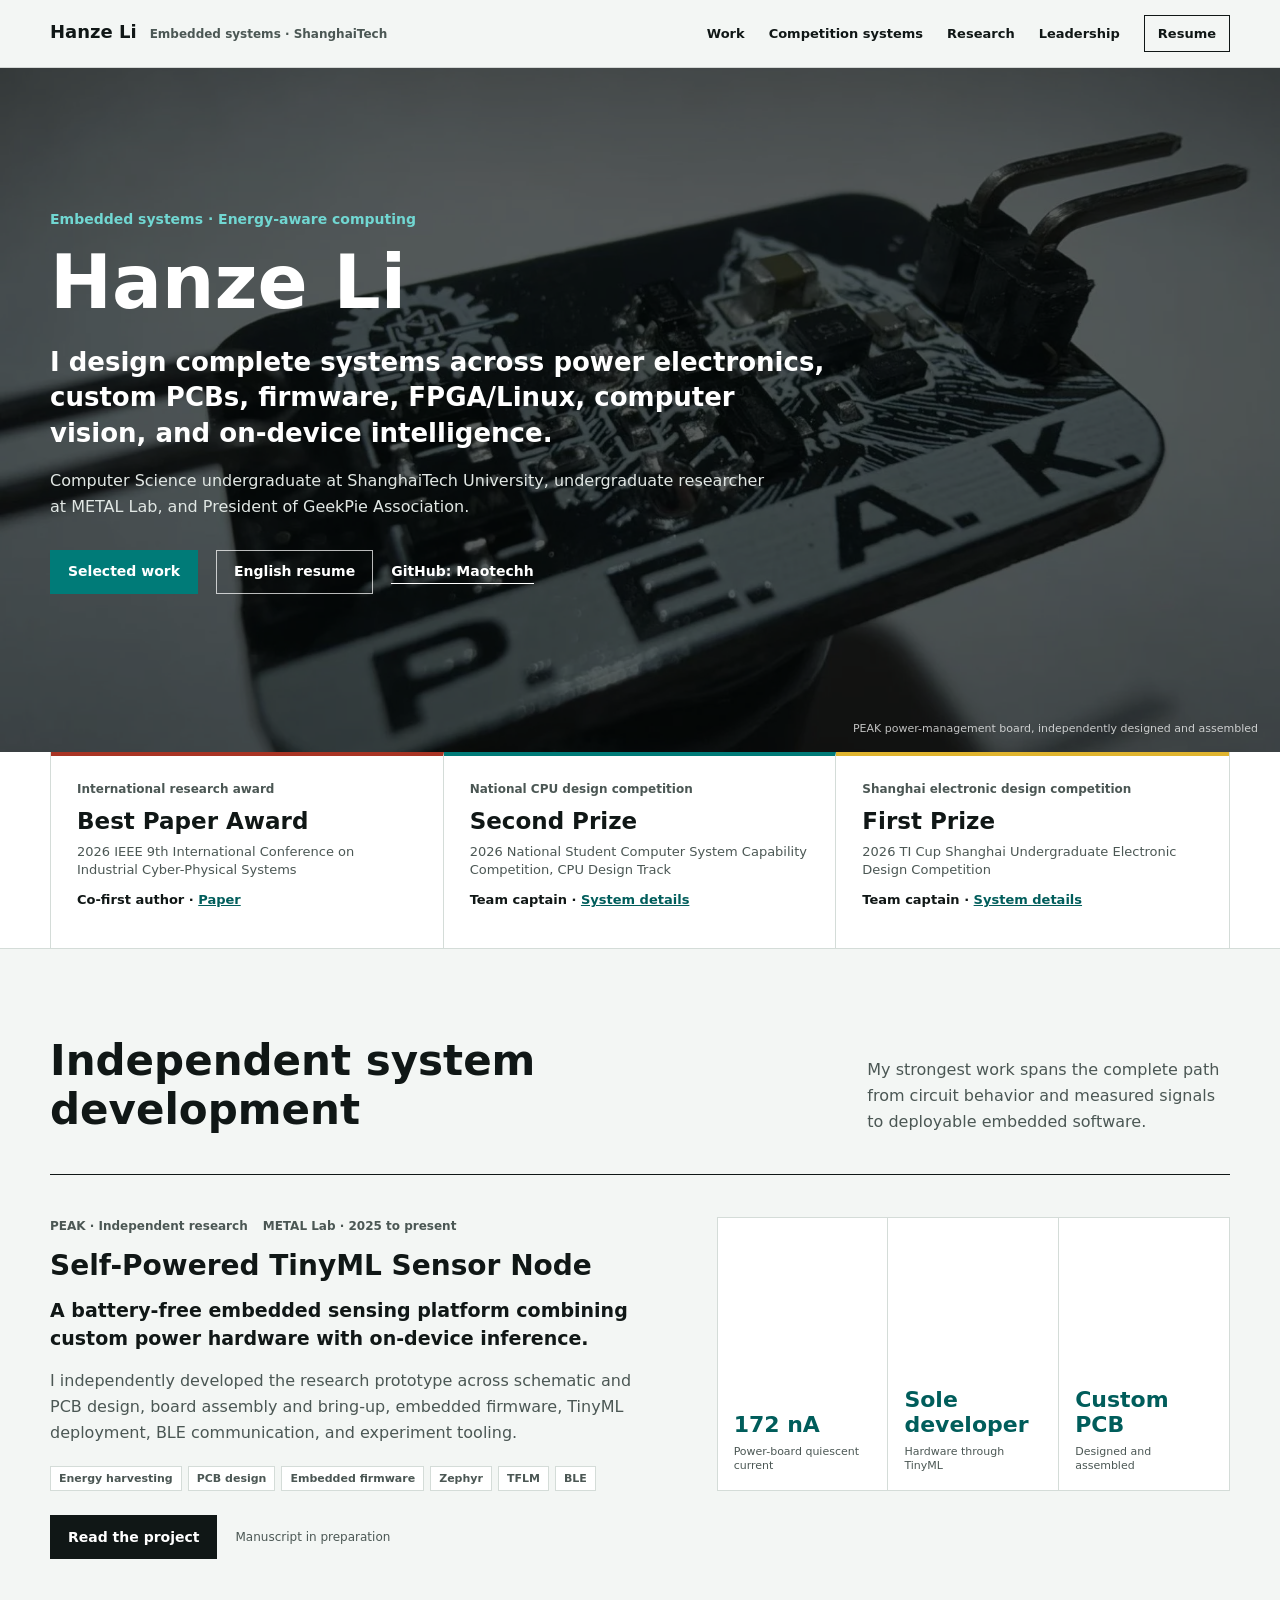
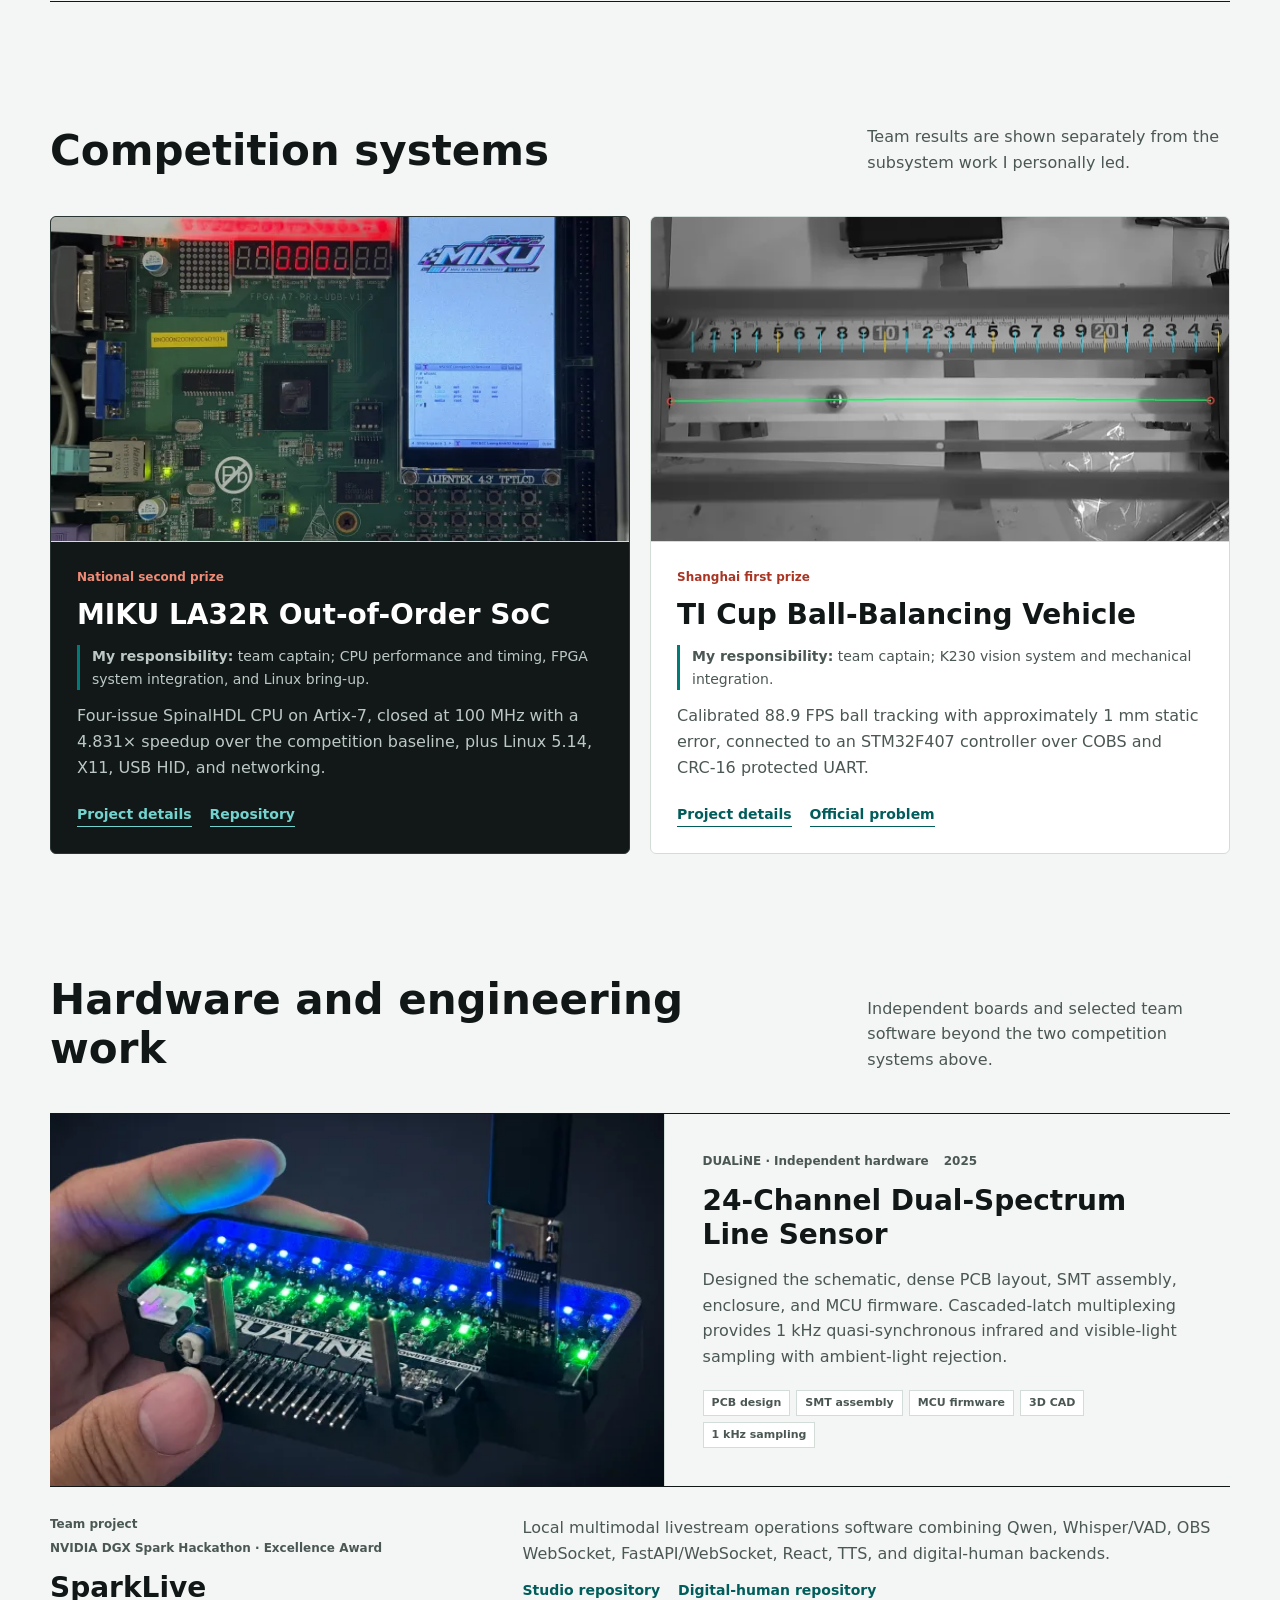
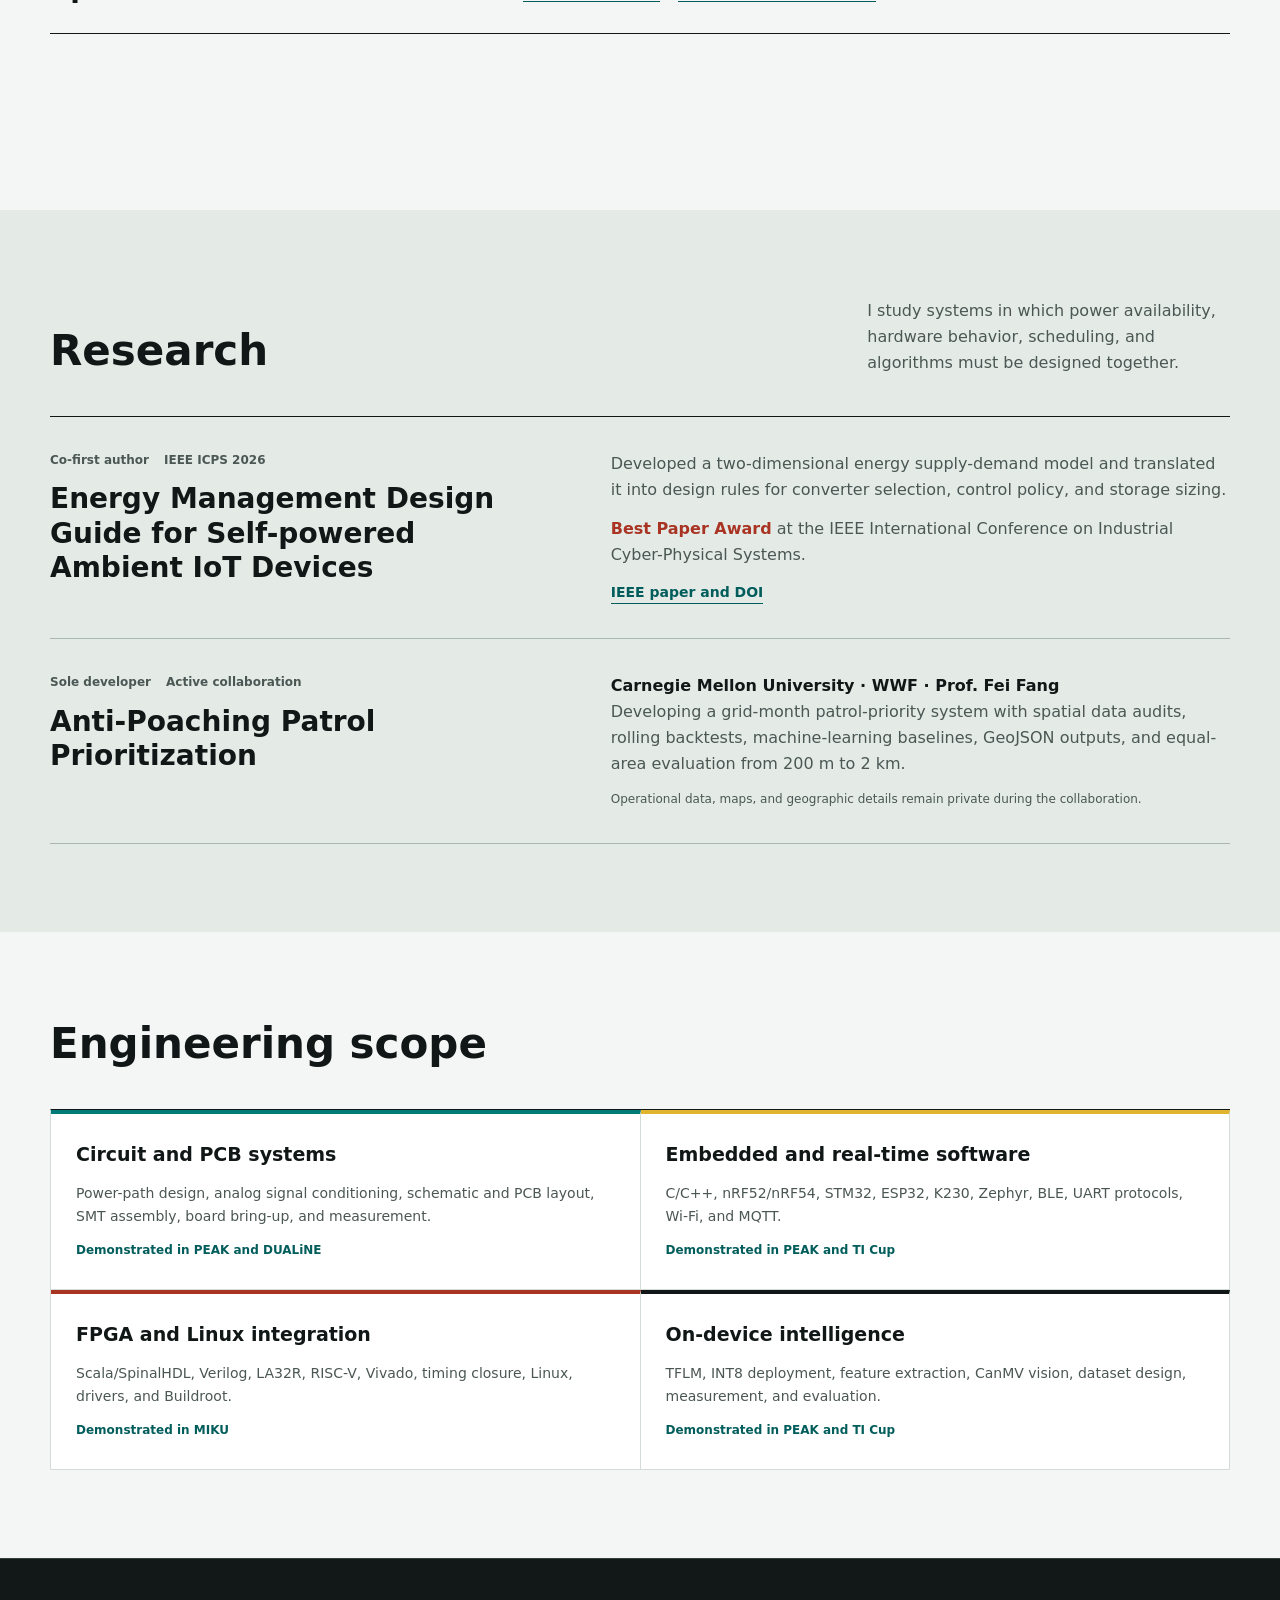
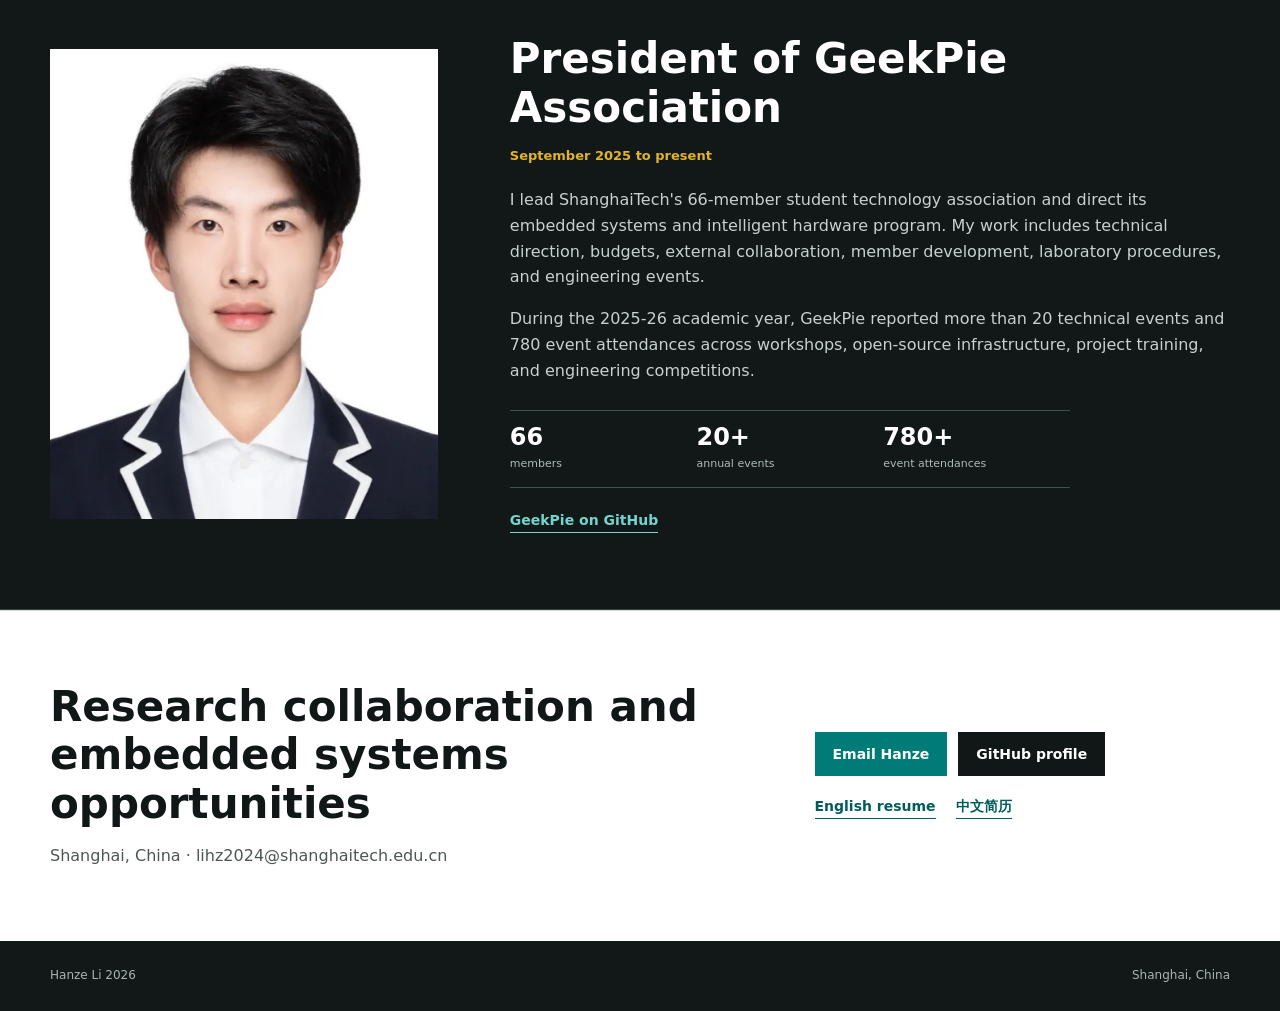
==== commit e325c6a8: "Present PEAK results without unpublished details" ====
--- a/index.html
+++ b/index.html
@@ -79,7 +79,7 @@
           <a href="#competition">Competition systems</a>
           <a href="#research">Research</a>
           <a href="#leadership">Leadership</a>
-          <a class="nav-resume" href="assets/docs/Hanze-Li-Resume.pdf?v=20260903-2">Resume</a>
+          <a class="nav-resume" href="assets/docs/Hanze-Li-Resume.pdf?v=20260903-3">Resume</a>
         </nav>
       </div>
     </header>
@@ -108,7 +108,7 @@
           </p>
           <nav class="hero-actions" aria-label="Primary links">
             <a class="button button-primary" href="#work">Selected work</a>
-            <a class="button button-secondary" href="assets/docs/Hanze-Li-Resume.pdf?v=20260903-2">English resume</a>
+            <a class="button button-secondary" href="assets/docs/Hanze-Li-Resume.pdf?v=20260903-3">English resume</a>
             <a class="text-link light-link" href="https://github.com/Maotechh">GitHub: Maotechh</a>
           </nav>
         </div>
@@ -167,9 +167,9 @@
               BLE communication, and experiment tooling.
             </p>
             <dl class="metric-grid">
-              <div><dt>Independent</dt><dd>End-to-end development</dd></div>
+              <div><dt>172 nA</dt><dd>Power-board quiescent current</dd></div>
+              <div><dt>Sole developer</dt><dd>Hardware through TinyML</dd></div>
               <div><dt>Custom PCB</dt><dd>Designed and assembled</dd></div>
-              <div><dt>TinyML + BLE</dt><dd>Embedded deployment</dd></div>
             </dl>
             <ul class="tag-list">
               <li>Energy harvesting</li>
@@ -423,8 +423,8 @@
             <a class="button button-primary" href="mailto:lihz2024@shanghaitech.edu.cn">Email Hanze</a>
             <a class="button button-dark" href="https://github.com/Maotechh">GitHub profile</a>
             <div class="resume-links">
-              <a class="text-link" href="assets/docs/Hanze-Li-Resume.pdf?v=20260903-2">English resume</a>
-              <a class="text-link" href="assets/docs/Hanze-Li-Resume-ZH.pdf?v=20260903-2">中文简历</a>
+              <a class="text-link" href="assets/docs/Hanze-Li-Resume.pdf?v=20260903-3">English resume</a>
+              <a class="text-link" href="assets/docs/Hanze-Li-Resume-ZH.pdf?v=20260903-3">中文简历</a>
             </div>
           </div>
         </div>
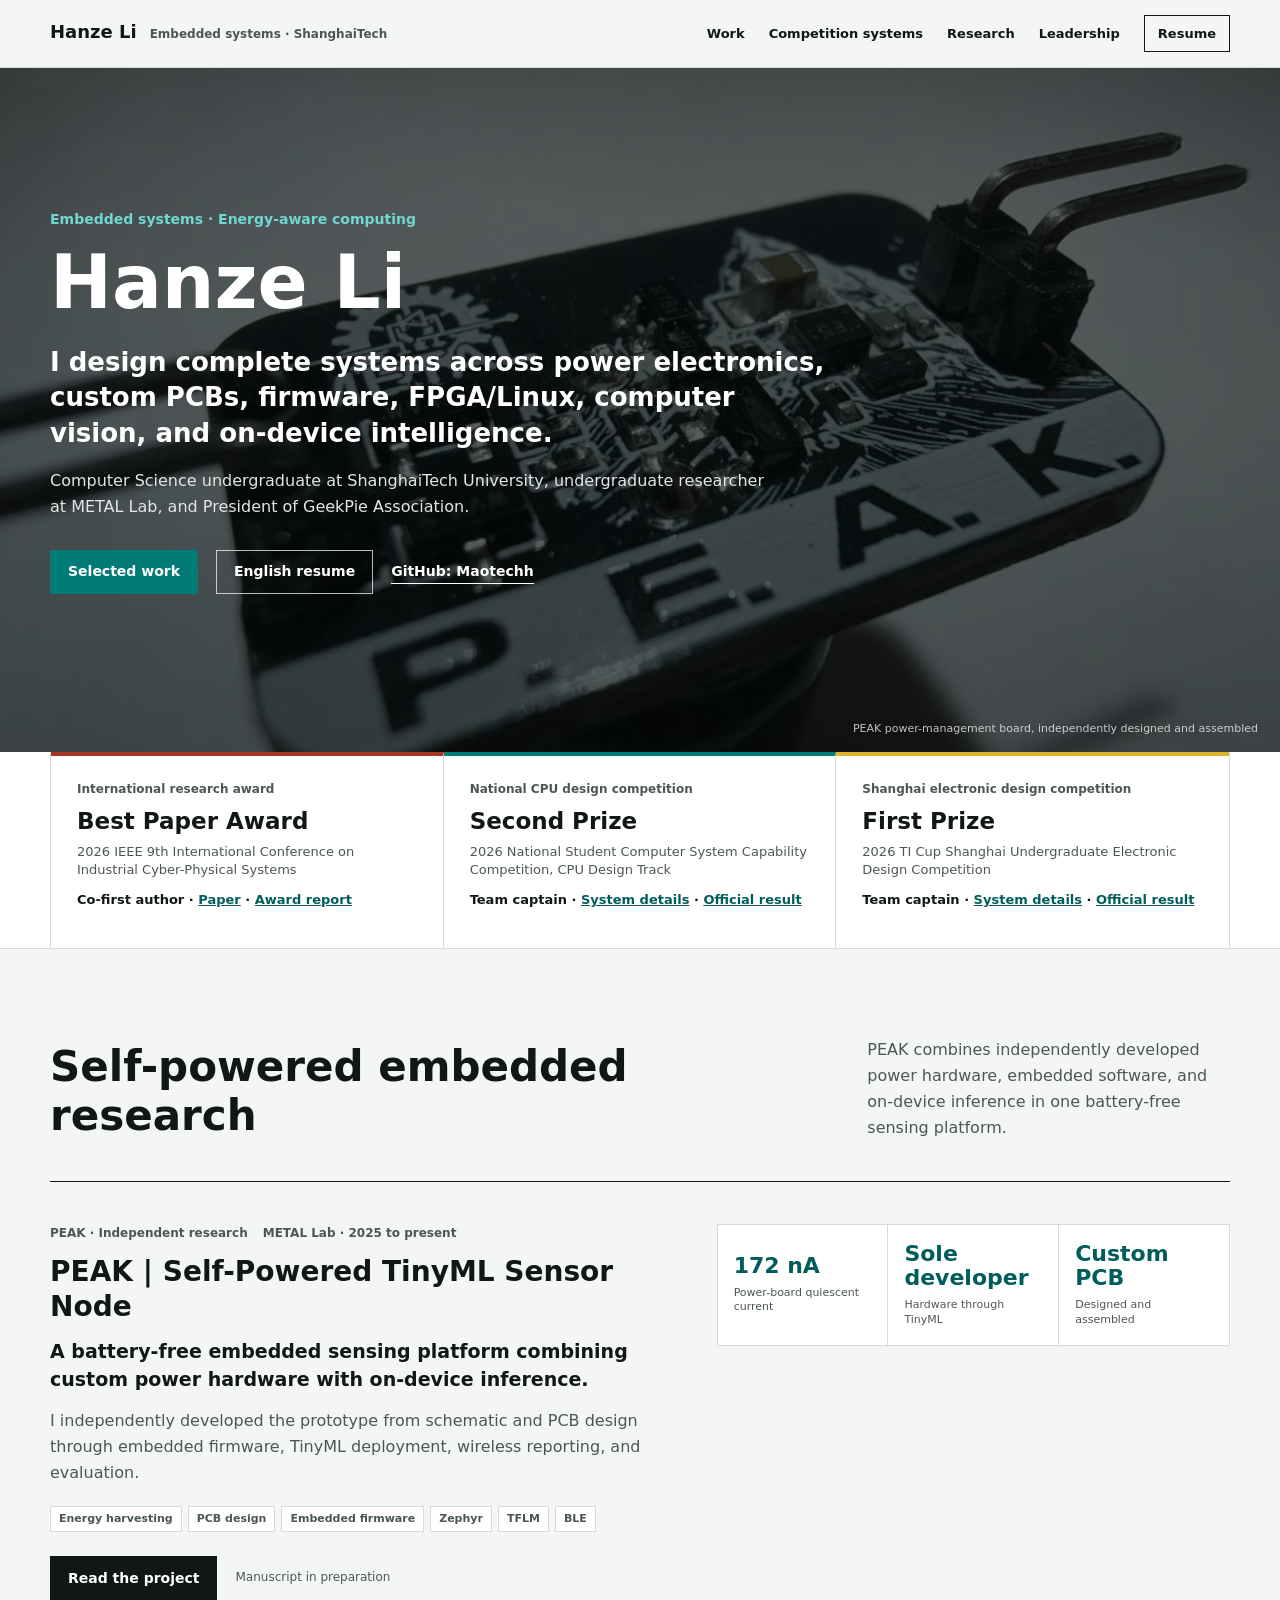
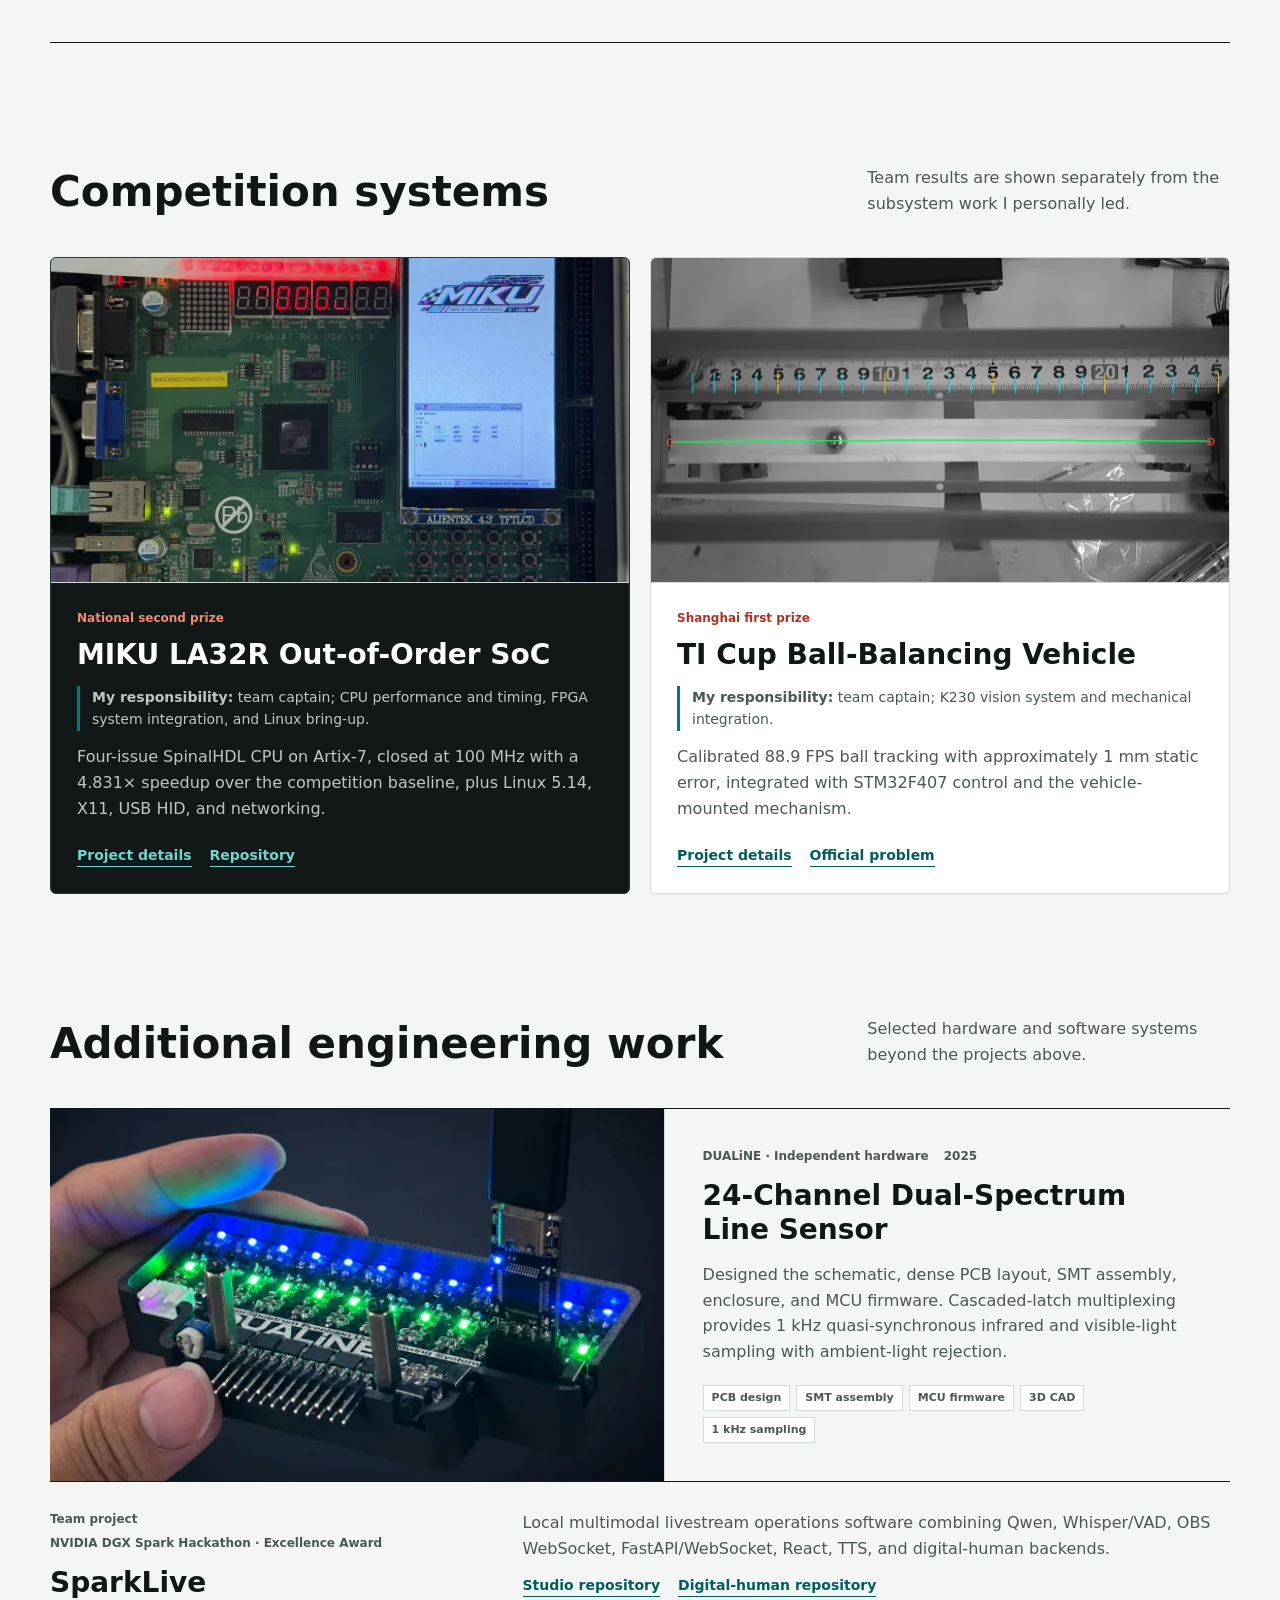
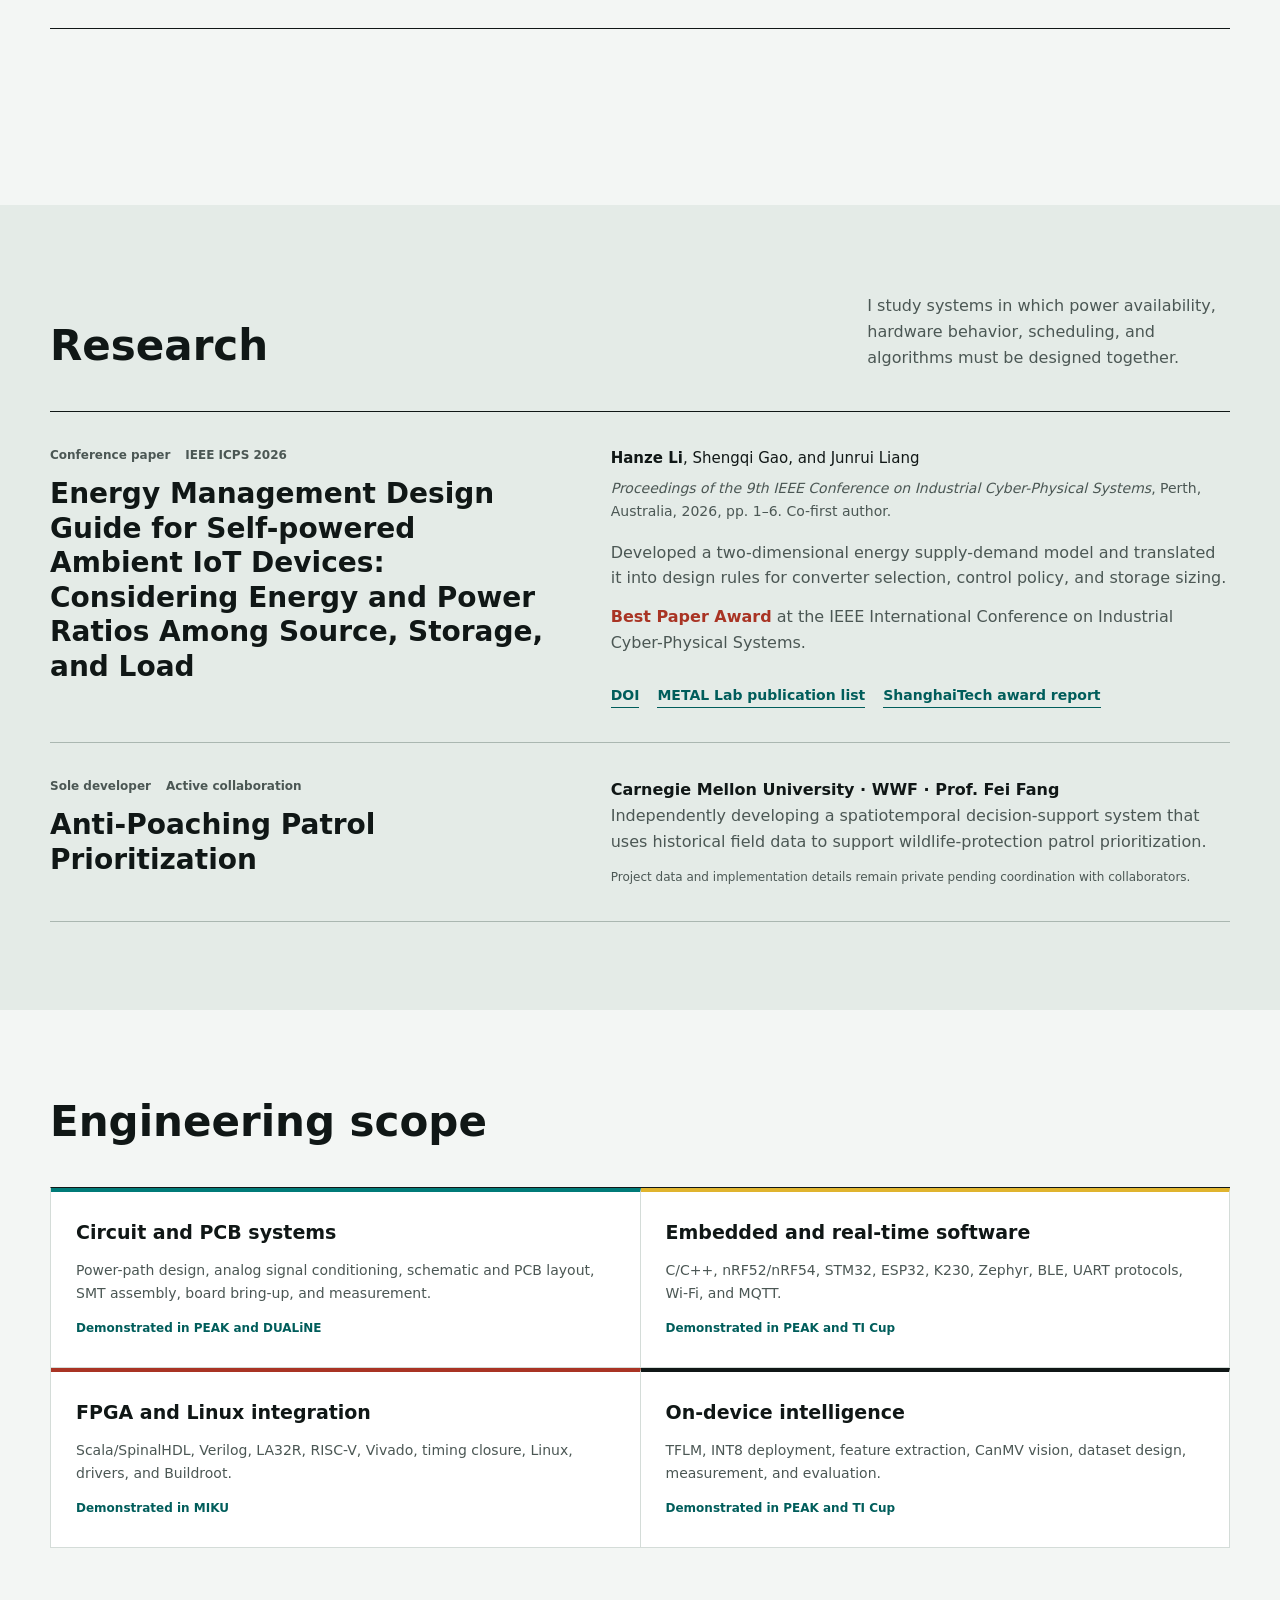
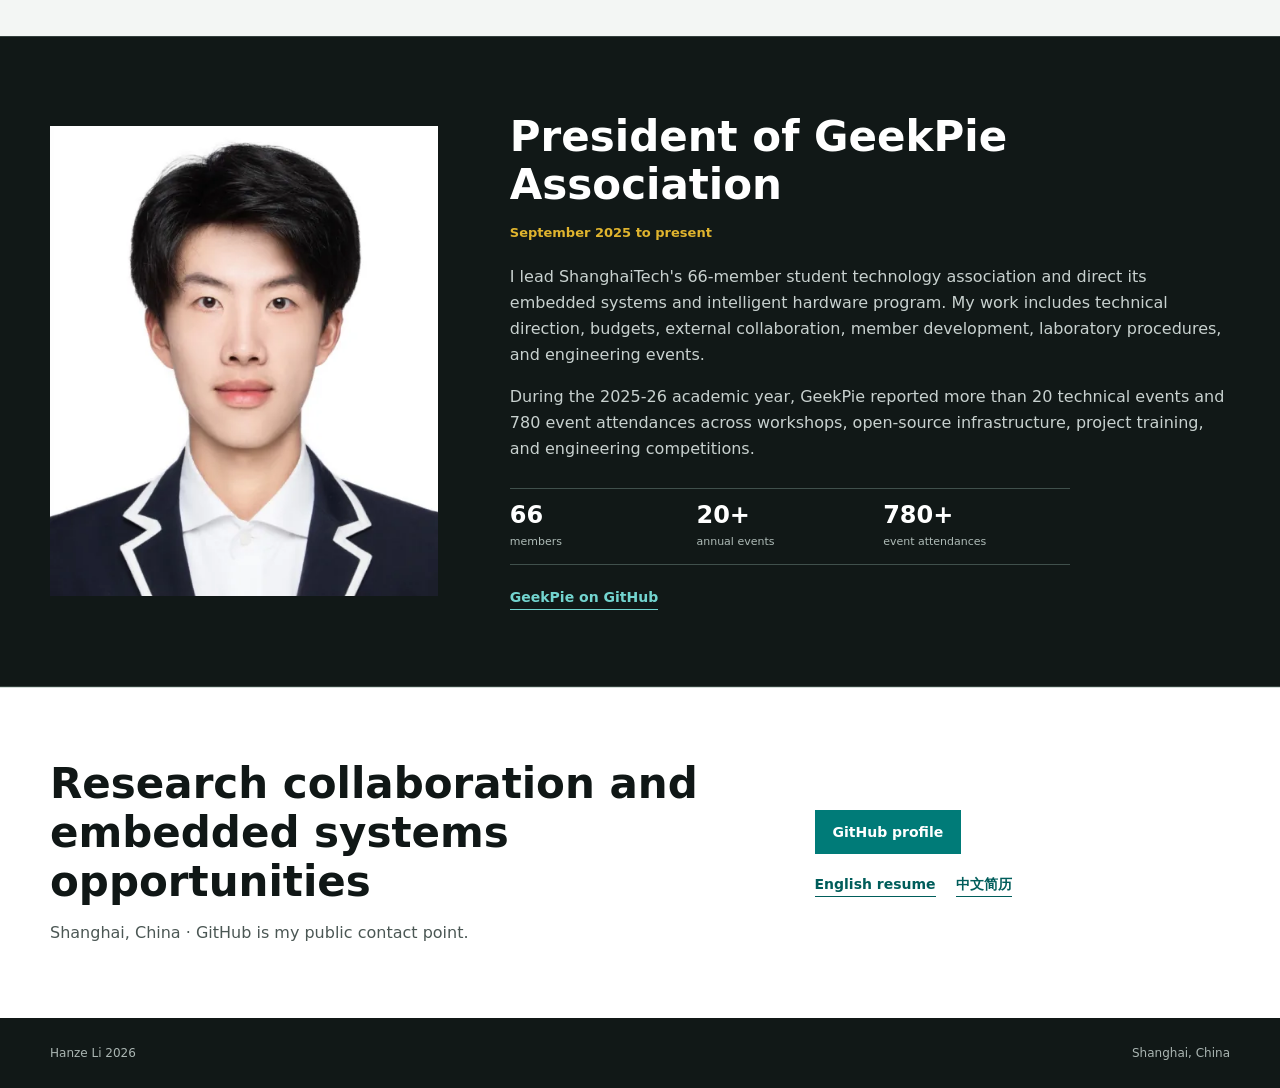
==== commit 95726362: "Refine public portfolio and resume privacy" ====
--- a/index.html
+++ b/index.html
@@ -20,7 +20,11 @@
     <meta property="og:image:height" content="630">
     <meta property="og:image:alt" content="Close-up of the independently designed PEAK energy-management board">
     <meta name="twitter:card" content="summary_large_image">
+    <meta name="twitter:title" content="Hanze Li | Embedded Systems Researcher and Engineer">
+    <meta name="twitter:description" content="Research and engineering across self-powered TinyML, custom hardware, FPGA/Linux systems, and real-time vision.">
+    <meta name="twitter:image" content="https://maotechh.github.io/assets/images/og-hanze-li.jpg">
     <title>Hanze Li | Embedded Systems Researcher and Engineer</title>
+    <link rel="canonical" href="https://maotechh.github.io/">
     <link rel="icon" type="image/svg+xml" href="assets/images/favicon.svg">
     <link rel="icon" type="image/png" sizes="32x32" href="assets/images/favicon-32.png?v=20260903-2">
     <link rel="apple-touch-icon" href="assets/images/apple-touch-icon.png?v=20260903-2">
@@ -34,7 +38,7 @@
       fetchpriority="high"
     >
     <script>document.documentElement.classList.add("js");</script>
-    <link rel="stylesheet" href="styles.css?v=20260903">
+    <link rel="stylesheet" href="styles.css?v=20260903-2">
     <script type="application/ld+json">
       {
         "@context": "https://schema.org",
@@ -43,7 +47,6 @@
         "alternateName": "Maotechh",
         "url": "https://maotechh.github.io/",
         "image": "https://maotechh.github.io/assets/images/hanze-li.jpg",
-        "email": "mailto:lihz2024@shanghaitech.edu.cn",
         "jobTitle": "Undergraduate Researcher",
         "affiliation": [
           { "@type": "CollegeOrUniversity", "name": "ShanghaiTech University" },
@@ -79,7 +82,7 @@
           <a href="#competition">Competition systems</a>
           <a href="#research">Research</a>
           <a href="#leadership">Leadership</a>
-          <a class="nav-resume" href="assets/docs/Hanze-Li-Resume.pdf?v=20260903-3">Resume</a>
+          <a class="nav-resume" href="assets/docs/Hanze-Li-Resume.pdf?v=20260903-4">Resume</a>
         </nav>
       </div>
     </header>
@@ -108,7 +111,7 @@
           </p>
           <nav class="hero-actions" aria-label="Primary links">
             <a class="button button-primary" href="#work">Selected work</a>
-            <a class="button button-secondary" href="assets/docs/Hanze-Li-Resume.pdf?v=20260903-3">English resume</a>
+            <a class="button button-secondary" href="assets/docs/Hanze-Li-Resume.pdf?v=20260903-4">English resume</a>
             <a class="text-link light-link" href="https://github.com/Maotechh">GitHub: Maotechh</a>
           </nav>
         </div>
@@ -123,19 +126,19 @@
               <p class="recognition-level">International research award</p>
               <h3>Best Paper Award</h3>
               <p class="recognition-event">2026 IEEE 9th International Conference on Industrial Cyber-Physical Systems</p>
-              <p class="recognition-role">Co-first author · <a href="https://doi.org/10.1109/ICPS70486.2026.11567971">Paper</a></p>
+              <p class="recognition-role">Co-first author · <a href="https://doi.org/10.1109/ICPS70486.2026.11567971">Paper</a> · <a href="https://sist.shanghaitech.edu.cn/2026/0527/c2858a1123090/page.htm">Award report</a></p>
             </article>
             <article>
               <p class="recognition-level">National CPU design competition</p>
               <h3>Second Prize</h3>
               <p class="recognition-event">2026 National Student Computer System Capability Competition, CPU Design Track</p>
-              <p class="recognition-role">Team captain · <a href="projects/miku.html">System details</a></p>
+              <p class="recognition-role">Team captain · <a href="projects/miku.html">System details</a> · <a href="https://www.nscscc.com/?p=946">Official result</a></p>
             </article>
             <article>
               <p class="recognition-level">Shanghai electronic design competition</p>
               <h3>First Prize</h3>
               <p class="recognition-event">2026 TI Cup Shanghai Undergraduate Electronic Design Competition</p>
-              <p class="recognition-role">Team captain · <a href="projects/ti-cup.html">System details</a></p>
+              <p class="recognition-role">Team captain · <a href="projects/ti-cup.html">System details</a> · <a href="https://nuedc-sh.sjtu.edu.cn/post_detail.php?id=61">Official result</a></p>
             </article>
           </div>
         </div>
@@ -143,10 +146,10 @@
 
       <section class="section page-shell" id="work">
         <div class="section-heading">
-          <h2>Independent system development</h2>
+          <h2>Self-powered embedded research</h2>
           <p>
-            My strongest work spans the complete path from circuit behavior and measured
-            signals to deployable embedded software.
+            PEAK combines independently developed power hardware, embedded software,
+            and on-device inference in one battery-free sensing platform.
           </p>
         </div>
 
@@ -156,15 +159,14 @@
               <span>PEAK · Independent research</span>
               <span>METAL Lab · 2025 to present</span>
             </div>
-            <h3>Self-Powered TinyML Sensor Node</h3>
+            <h3>PEAK | Self-Powered TinyML Sensor Node</h3>
             <p class="project-lead">
               A battery-free embedded sensing platform combining custom power hardware
               with on-device inference.
             </p>
             <p>
-              I independently developed the research prototype across schematic and PCB
-              design, board assembly and bring-up, embedded firmware, TinyML deployment,
-              BLE communication, and experiment tooling.
+              I independently developed the prototype from schematic and PCB design through
+              embedded firmware, TinyML deployment, wireless reporting, and evaluation.
             </p>
             <dl class="metric-grid">
               <div><dt>172 nA</dt><dd>Power-board quiescent current</dd></div>
@@ -238,7 +240,7 @@
               <p class="ownership"><strong>My responsibility:</strong> team captain; K230 vision system and mechanical integration.</p>
               <p>
                 Calibrated 88.9 FPS ball tracking with approximately 1 mm static error,
-                connected to an STM32F407 controller over COBS and CRC-16 protected UART.
+                integrated with STM32F407 control and the vehicle-mounted mechanism.
               </p>
               <div class="card-links">
                 <a class="text-link" href="projects/ti-cup.html">Project details</a>
@@ -251,8 +253,8 @@
 
       <section class="section section-compact page-shell" aria-labelledby="hardware-title">
         <div class="section-heading">
-          <h2 id="hardware-title">Hardware and engineering work</h2>
-          <p>Independent boards and selected team software beyond the two competition systems above.</p>
+          <h2 id="hardware-title">Additional engineering work</h2>
+          <p>Selected hardware and software systems beyond the projects above.</p>
         </div>
 
         <article class="hardware-project">
@@ -317,16 +319,22 @@
           <div class="research-list">
             <article>
               <div class="research-title">
-                <p class="project-meta"><span>Co-first author</span><span>IEEE ICPS 2026</span></p>
-                <h3>Energy Management Design Guide for Self-powered Ambient IoT Devices</h3>
-              </div>
-              <div class="research-copy">
+                <p class="project-meta"><span>Conference paper</span><span>IEEE ICPS 2026</span></p>
+                <h3>Energy Management Design Guide for Self-powered Ambient IoT Devices: Considering Energy and Power Ratios Among Source, Storage, and Load</h3>
+              </div>
+              <div class="research-copy publication-entry">
+                <p class="publication-authors"><strong>Hanze Li</strong>, Shengqi Gao, and Junrui Liang</p>
+                <p class="publication-venue"><em>Proceedings of the 9th IEEE Conference on Industrial Cyber-Physical Systems</em>, Perth, Australia, 2026, pp. 1–6. Co-first author.</p>
                 <p>
                   Developed a two-dimensional energy supply-demand model and translated it
                   into design rules for converter selection, control policy, and storage sizing.
                 </p>
                 <p class="research-result"><strong>Best Paper Award</strong> at the IEEE International Conference on Industrial Cyber-Physical Systems.</p>
-                <a class="text-link" href="https://doi.org/10.1109/ICPS70486.2026.11567971">IEEE paper and DOI</a>
+                <div class="card-links publication-links">
+                  <a class="text-link" href="https://doi.org/10.1109/ICPS70486.2026.11567971">DOI</a>
+                  <a class="text-link" href="https://metal.shanghaitech.edu.cn/publication.htm">METAL Lab publication list</a>
+                  <a class="text-link" href="https://sist.shanghaitech.edu.cn/2026/0527/c2858a1123090/page.htm">ShanghaiTech award report</a>
+                </div>
               </div>
             </article>
 
@@ -338,11 +346,10 @@
               <div class="research-copy">
                 <p class="collaboration-line"><span>Carnegie Mellon University · WWF</span><span>Prof. Fei Fang</span></p>
                 <p>
-                  Developing a grid-month patrol-priority system with spatial data audits,
-                  rolling backtests, machine-learning baselines, GeoJSON outputs, and
-                  equal-area evaluation from 200 m to 2 km.
+                  Independently developing a spatiotemporal decision-support system that
+                  uses historical field data to support wildlife-protection patrol prioritization.
                 </p>
-                <p class="research-note">Operational data, maps, and geographic details remain private during the collaboration.</p>
+                <p class="research-note">Project data and implementation details remain private pending coordination with collaborators.</p>
               </div>
             </article>
           </div>
@@ -417,14 +424,13 @@
         <div class="page-shell contact-layout">
           <div>
             <h2>Research collaboration and embedded systems opportunities</h2>
-            <p>Shanghai, China · lihz2024@shanghaitech.edu.cn</p>
+            <p>Shanghai, China · GitHub is my public contact point.</p>
           </div>
           <div class="contact-actions">
-            <a class="button button-primary" href="mailto:lihz2024@shanghaitech.edu.cn">Email Hanze</a>
-            <a class="button button-dark" href="https://github.com/Maotechh">GitHub profile</a>
+            <a class="button button-primary" href="https://github.com/Maotechh">GitHub profile</a>
             <div class="resume-links">
-              <a class="text-link" href="assets/docs/Hanze-Li-Resume.pdf?v=20260903-3">English resume</a>
-              <a class="text-link" href="assets/docs/Hanze-Li-Resume-ZH.pdf?v=20260903-3">中文简历</a>
+              <a class="text-link" href="assets/docs/Hanze-Li-Resume.pdf?v=20260903-4">English resume</a>
+              <a class="text-link" href="assets/docs/Hanze-Li-Resume-ZH.pdf?v=20260903-4">中文简历</a>
             </div>
           </div>
         </div>
--- a/styles.css
+++ b/styles.css
@@ -489,10 +489,10 @@
 .metric-grid {
   display: grid;
   grid-column: 2;
-  grid-row: 1 / span 5;
+  grid-row: 1 / span 4;
   grid-template-columns: repeat(3, minmax(0, 1fr));
   gap: 1px;
-  align-self: stretch;
+  align-self: start;
   margin: 0;
   border: 1px solid var(--line);
   background: var(--line);
@@ -502,7 +502,7 @@
   display: flex;
   min-height: 120px;
   flex-direction: column;
-  justify-content: flex-end;
+  justify-content: center;
   padding: 16px;
   background: var(--surface);
 }
@@ -769,6 +769,25 @@
 
 .research-copy .text-link {
   margin-top: 13px;
+}
+
+.publication-entry .publication-authors {
+  color: var(--ink);
+  font-size: 15px;
+}
+
+.publication-entry .publication-venue {
+  margin-top: 7px;
+  font-size: 14px;
+}
+
+.publication-entry > p:nth-of-type(3) {
+  margin-top: 17px;
+}
+
+.publication-entry .publication-links {
+  margin-top: 15px;
+  padding-top: 0;
 }
 
 .capability-grid {
@@ -1043,8 +1062,11 @@
 
 .project-hero-figure img {
   width: 100%;
-  max-height: 650px;
-  object-fit: cover;
+  height: auto;
+}
+
+.project-hero-figure picture {
+  width: 100%;
 }
 
 .project-facts {
@@ -1400,14 +1422,6 @@
     padding: 22px;
   }
 
-  .project-card .project-image {
-    aspect-ratio: 2.15 / 1;
-  }
-
-  .project-card-body > p:not(.result-label, .ownership) {
-    display: none;
-  }
-
   #work .tag-list,
   .hardware-copy .tag-list {
     display: none;
@@ -1510,6 +1524,11 @@
 
   .project-hero-figure {
     margin-top: 34px;
+  }
+
+  .project-hero-figure img {
+    max-height: none;
+    object-fit: contain;
   }
 
   .project-facts {
@@ -1565,6 +1584,31 @@
     font-size: 24px;
   }
 
+  .metric-grid,
+  .capability-grid {
+    grid-template-columns: 1fr;
+  }
+
+  .metric-grid div {
+    min-height: 74px;
+    padding: 12px;
+  }
+
+  .metric-grid dd,
+  .capability-grid span {
+    font-size: 11px;
+  }
+
+  .capability-grid article {
+    padding: 18px;
+  }
+
+  .project-card-body,
+  .recognition article,
+  .project-facts div {
+    overflow-wrap: anywhere;
+  }
+
   .leadership-metrics dt {
     font-size: 21px;
   }
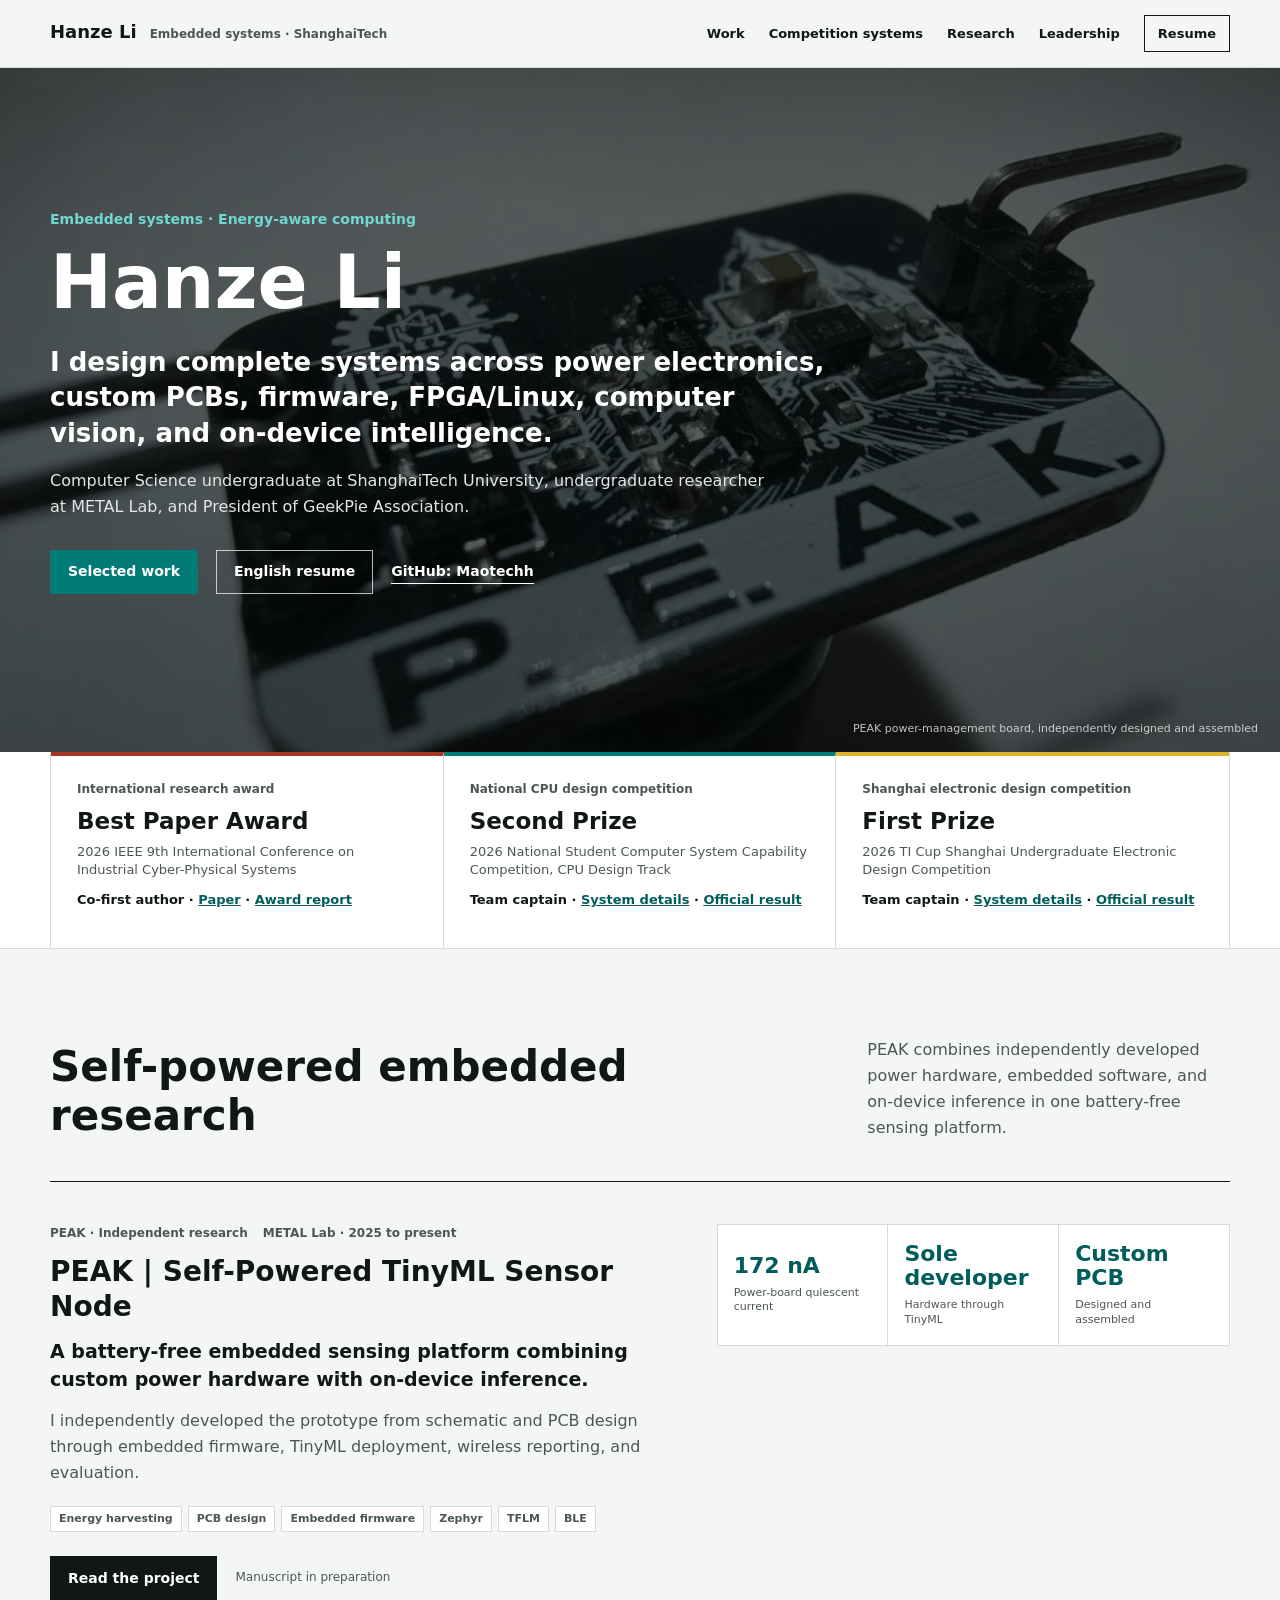
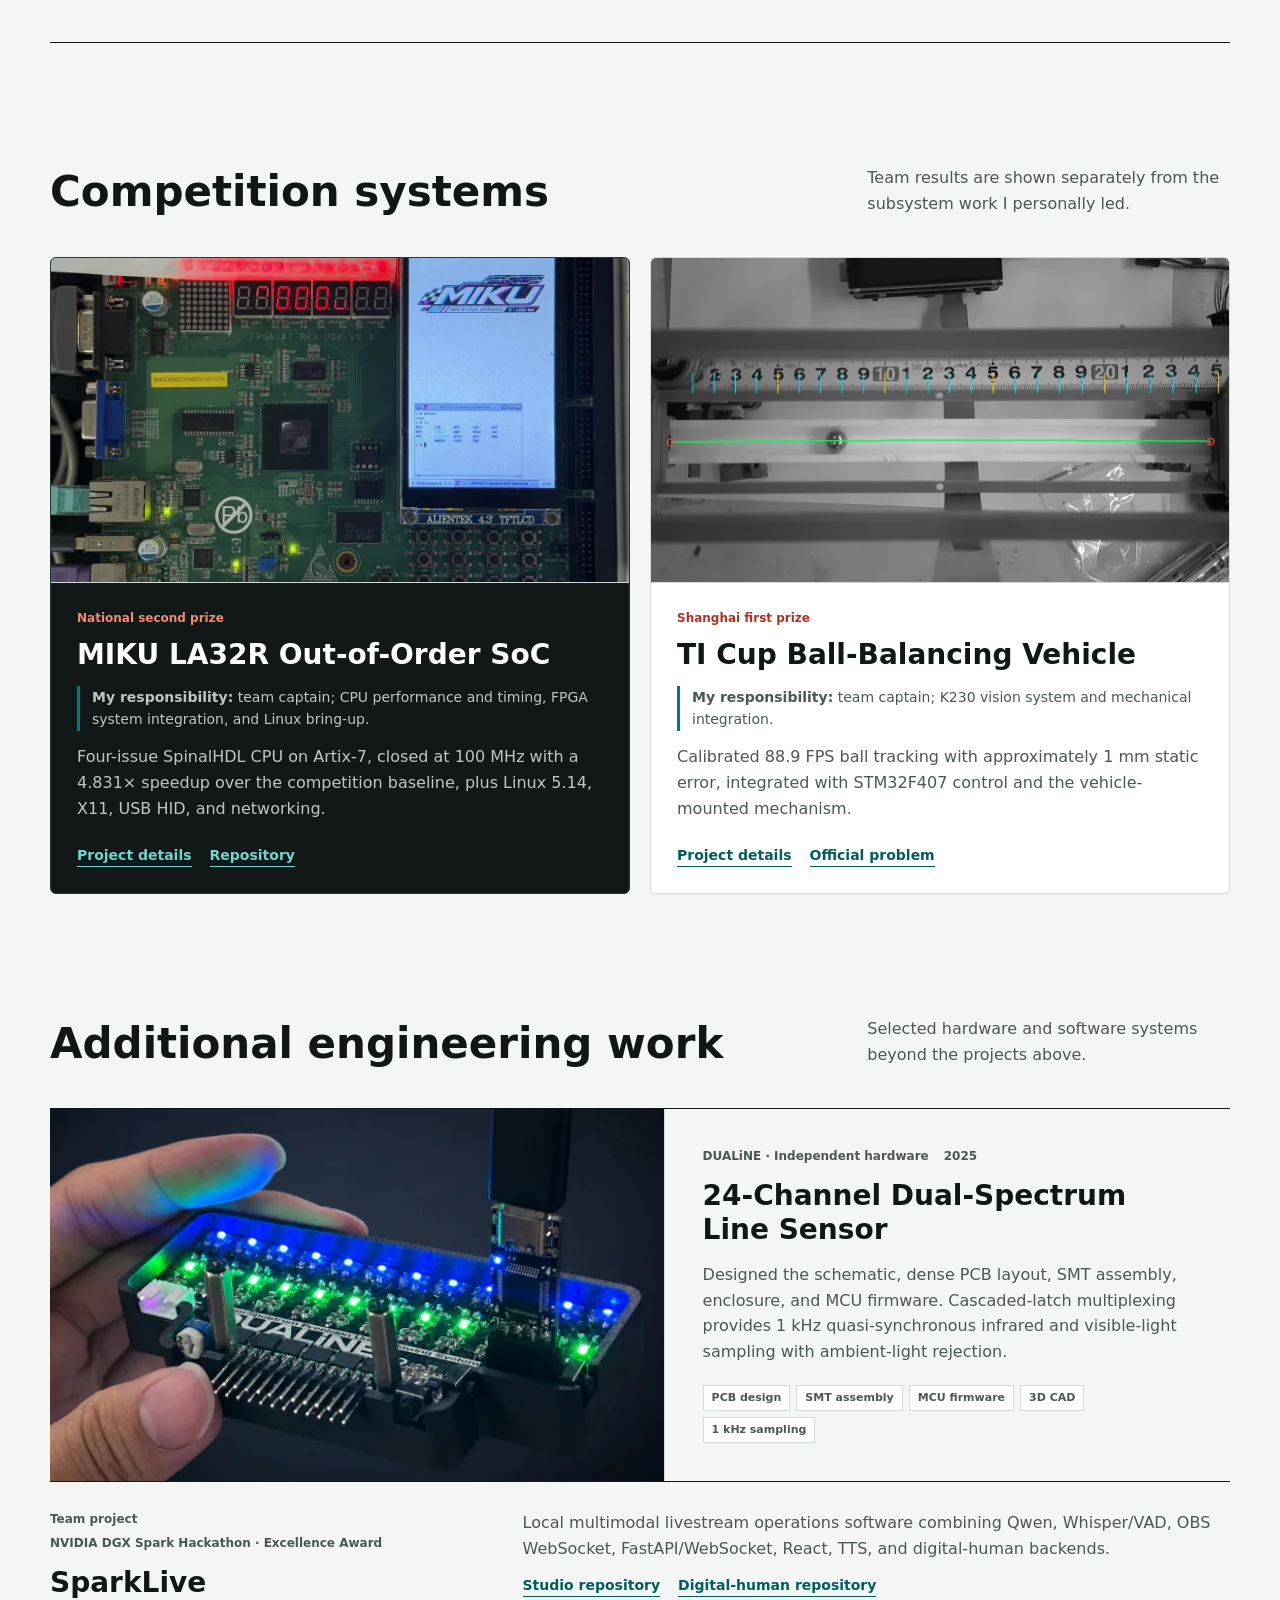
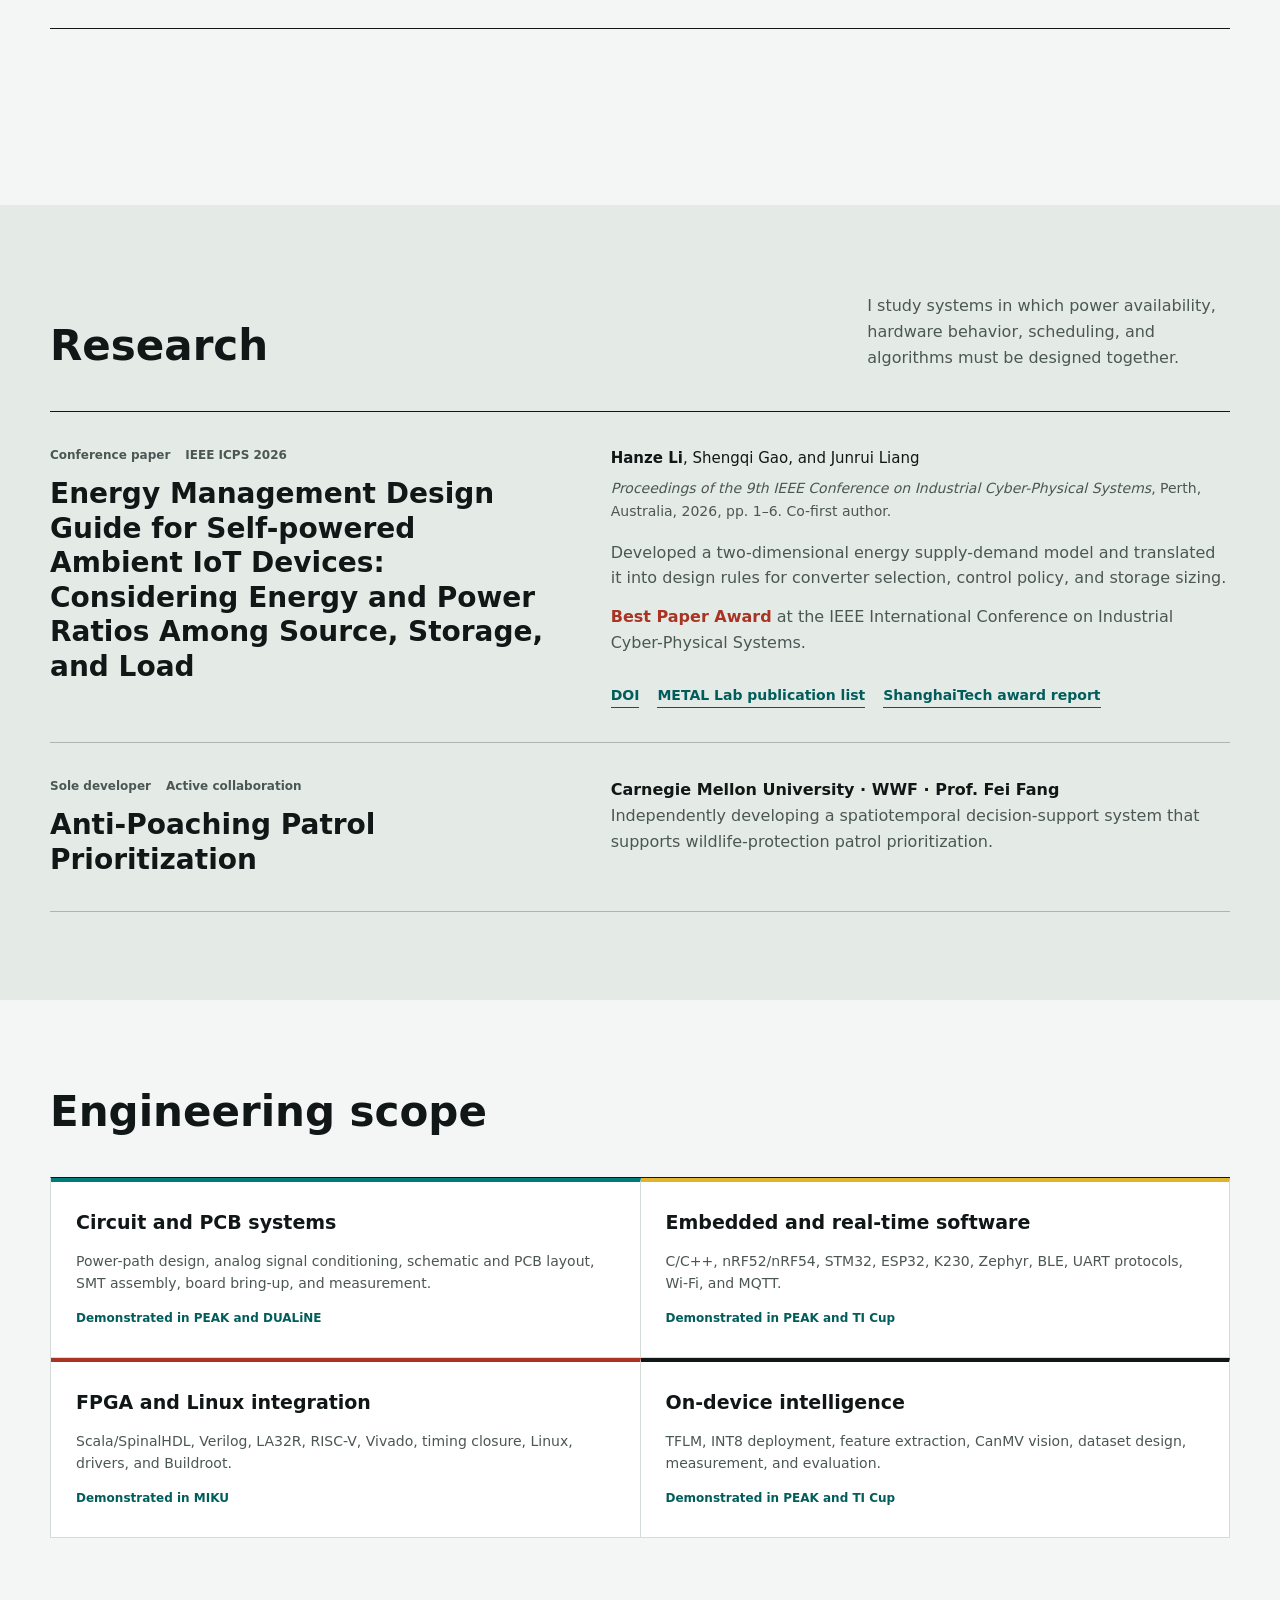
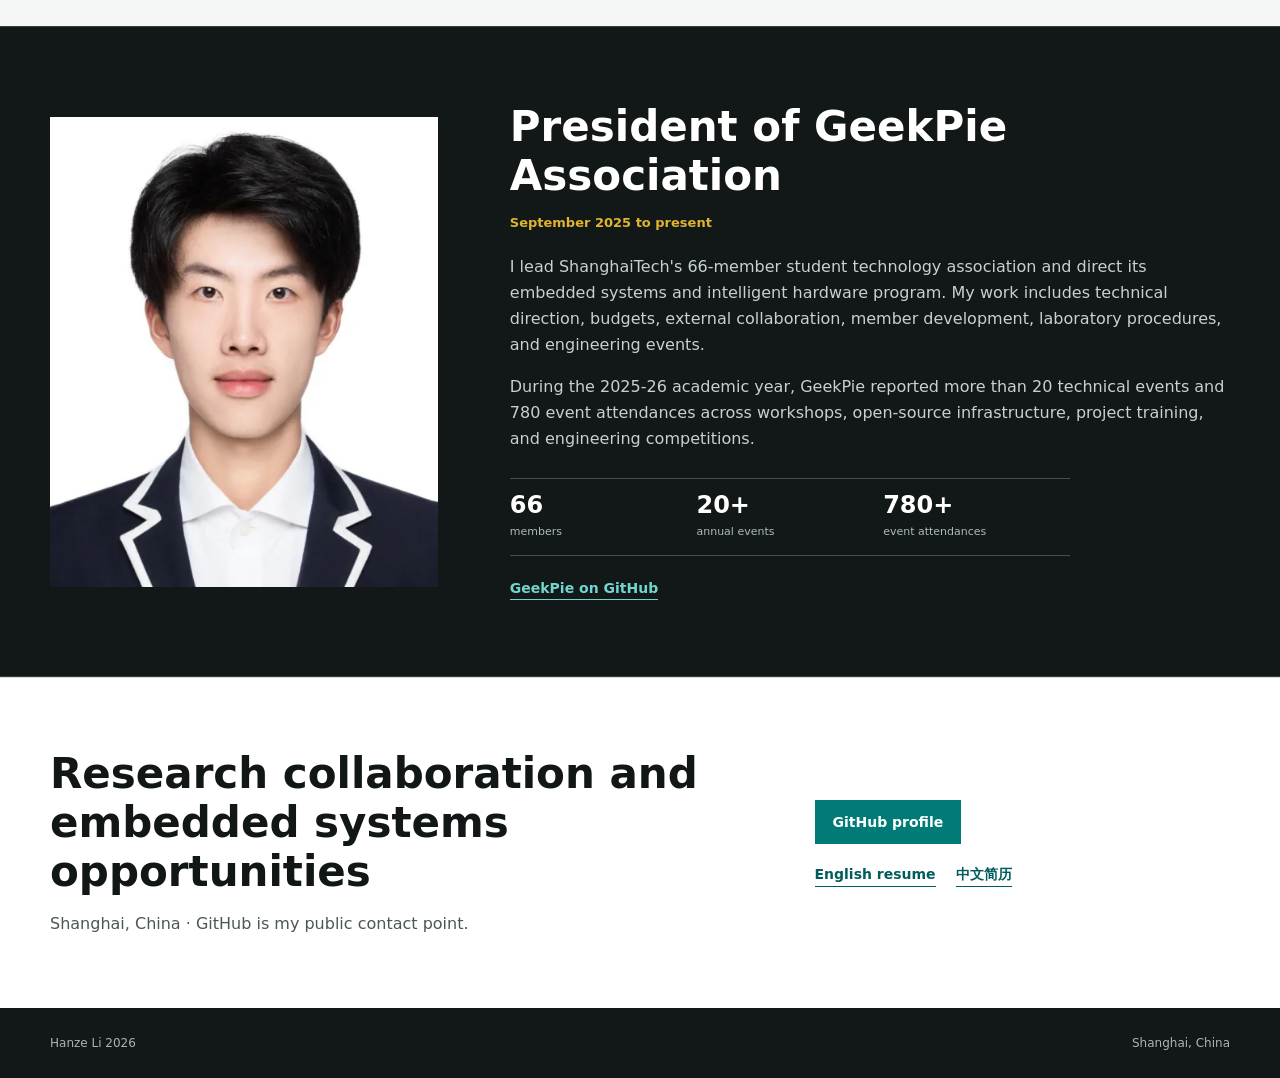
==== commit 3a07e9de: "Simplify public collaboration details" ====
--- a/index.html
+++ b/index.html
@@ -82,7 +82,7 @@
           <a href="#competition">Competition systems</a>
           <a href="#research">Research</a>
           <a href="#leadership">Leadership</a>
-          <a class="nav-resume" href="assets/docs/Hanze-Li-Resume.pdf?v=20260903-4">Resume</a>
+          <a class="nav-resume" href="assets/docs/Hanze-Li-Resume.pdf?v=20260904-1">Resume</a>
         </nav>
       </div>
     </header>
@@ -111,7 +111,7 @@
           </p>
           <nav class="hero-actions" aria-label="Primary links">
             <a class="button button-primary" href="#work">Selected work</a>
-            <a class="button button-secondary" href="assets/docs/Hanze-Li-Resume.pdf?v=20260903-4">English resume</a>
+            <a class="button button-secondary" href="assets/docs/Hanze-Li-Resume.pdf?v=20260904-1">English resume</a>
             <a class="text-link light-link" href="https://github.com/Maotechh">GitHub: Maotechh</a>
           </nav>
         </div>
@@ -347,9 +347,8 @@
                 <p class="collaboration-line"><span>Carnegie Mellon University · WWF</span><span>Prof. Fei Fang</span></p>
                 <p>
                   Independently developing a spatiotemporal decision-support system that
-                  uses historical field data to support wildlife-protection patrol prioritization.
+                  supports wildlife-protection patrol prioritization.
                 </p>
-                <p class="research-note">Project data and implementation details remain private pending coordination with collaborators.</p>
               </div>
             </article>
           </div>
@@ -429,8 +428,8 @@
           <div class="contact-actions">
             <a class="button button-primary" href="https://github.com/Maotechh">GitHub profile</a>
             <div class="resume-links">
-              <a class="text-link" href="assets/docs/Hanze-Li-Resume.pdf?v=20260903-4">English resume</a>
-              <a class="text-link" href="assets/docs/Hanze-Li-Resume-ZH.pdf?v=20260903-4">中文简历</a>
+              <a class="text-link" href="assets/docs/Hanze-Li-Resume.pdf?v=20260904-1">English resume</a>
+              <a class="text-link" href="assets/docs/Hanze-Li-Resume-ZH.pdf?v=20260904-1">中文简历</a>
             </div>
           </div>
         </div>
--- a/styles.css
+++ b/styles.css
@@ -548,8 +548,7 @@
   margin-top: 24px;
 }
 
-.project-note,
-.research-note {
+.project-note {
   color: var(--ink-soft);
   font-size: 12px;
 }
@@ -748,8 +747,7 @@
 }
 
 .research-copy .research-result,
-.research-copy .collaboration-line,
-.research-copy .research-note {
+.research-copy .collaboration-line {
   margin-top: 13px;
 }
 
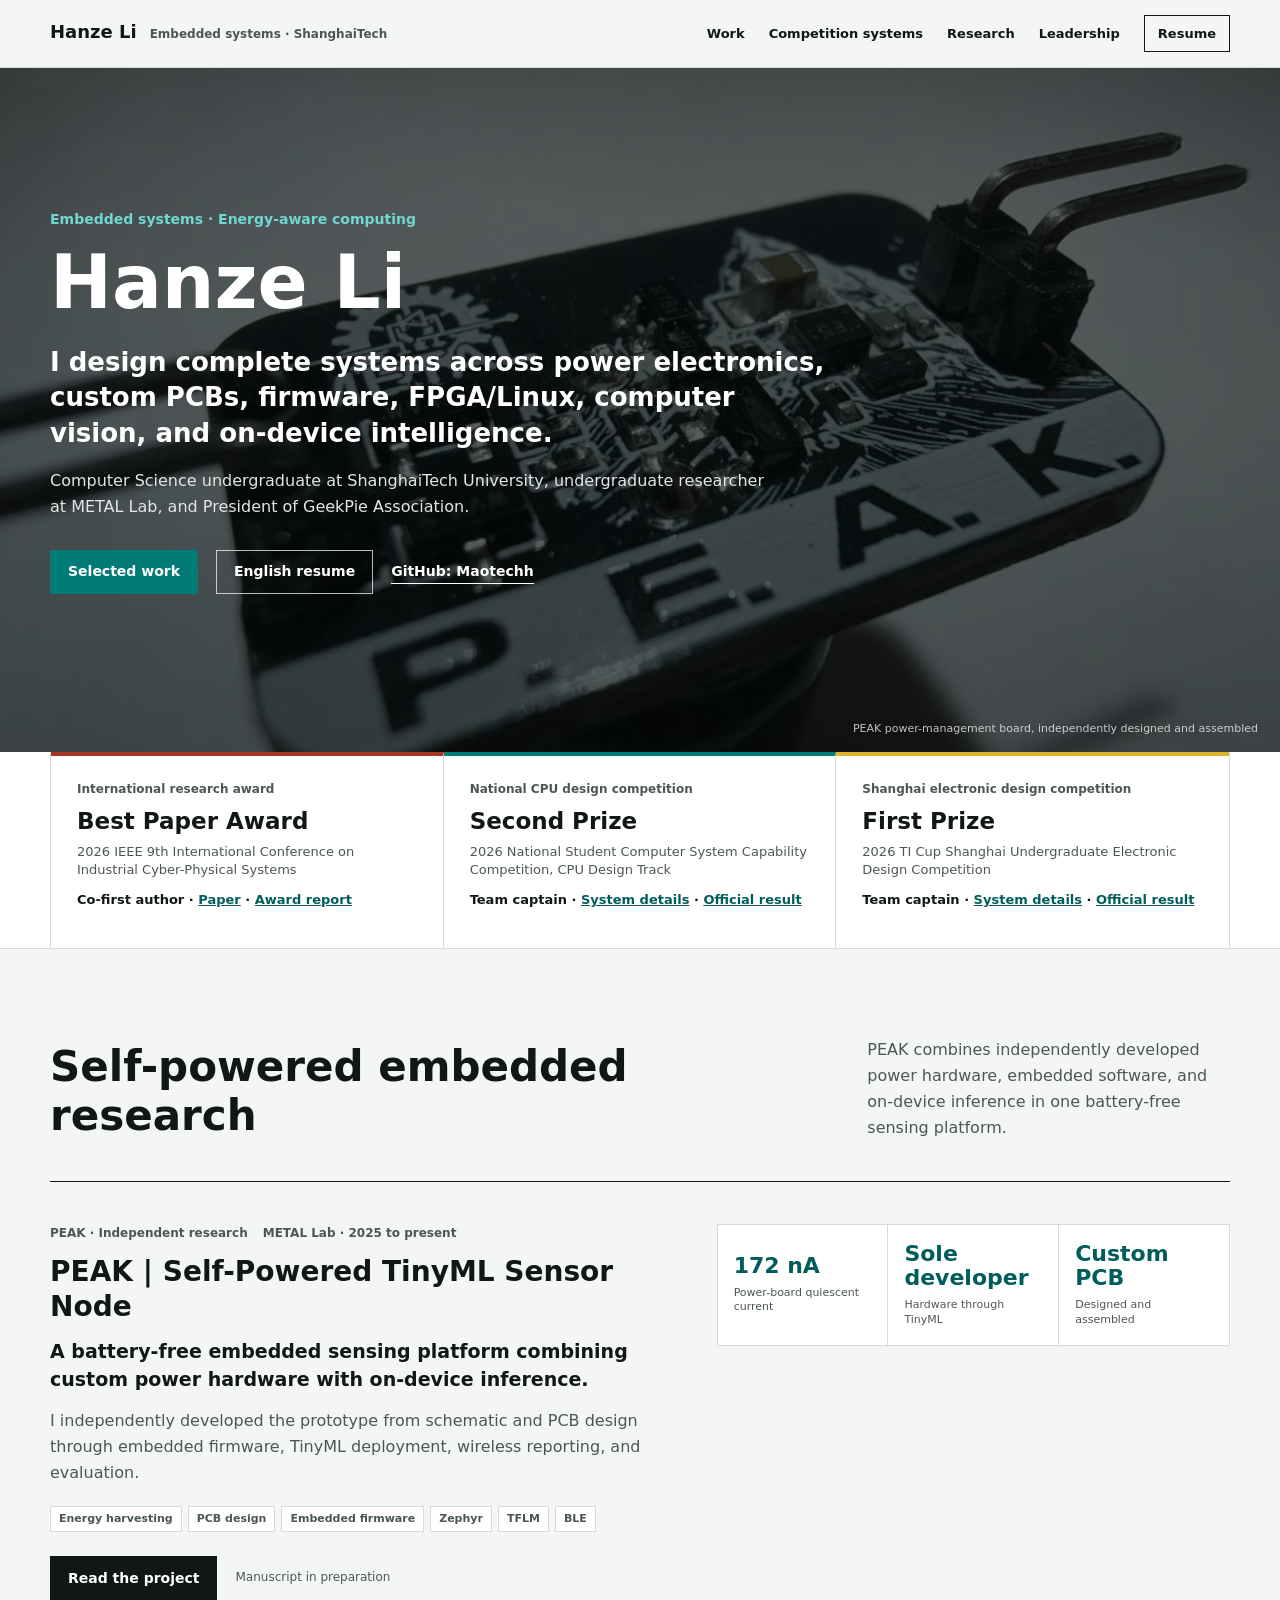
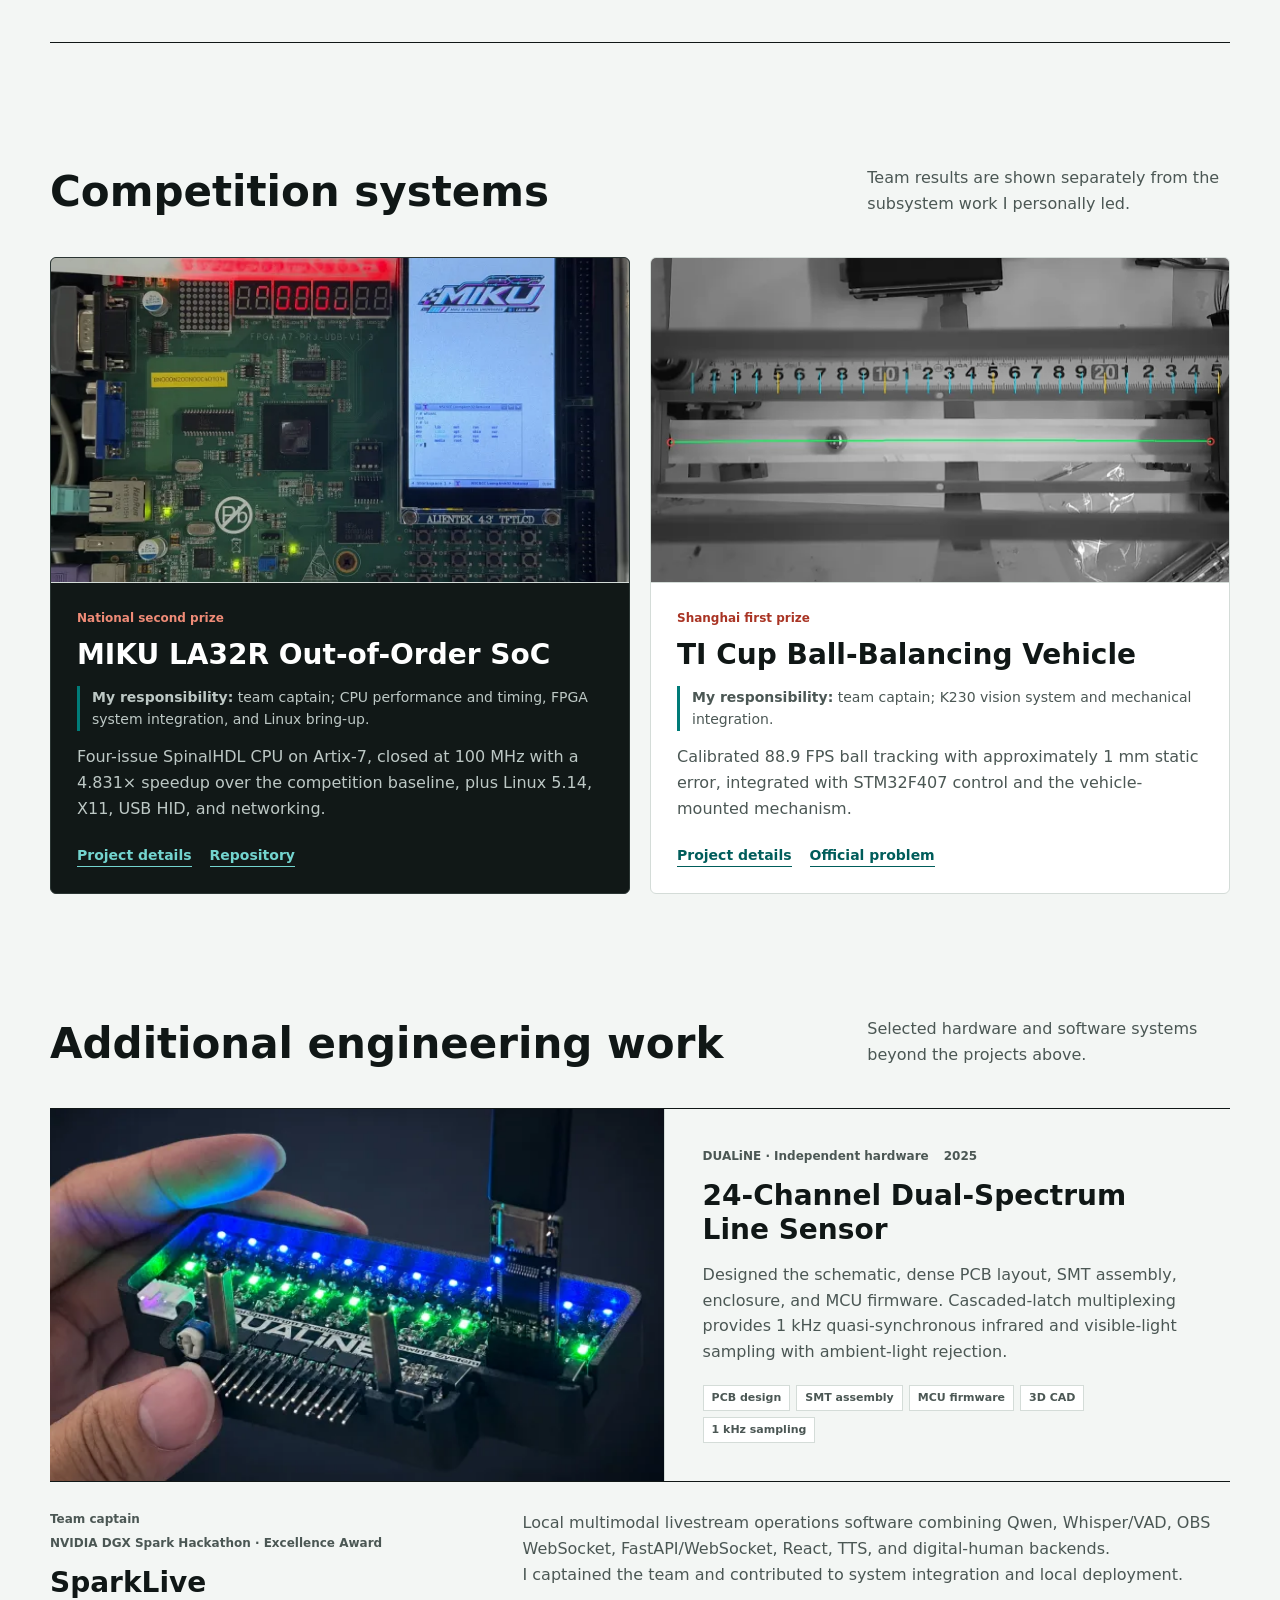
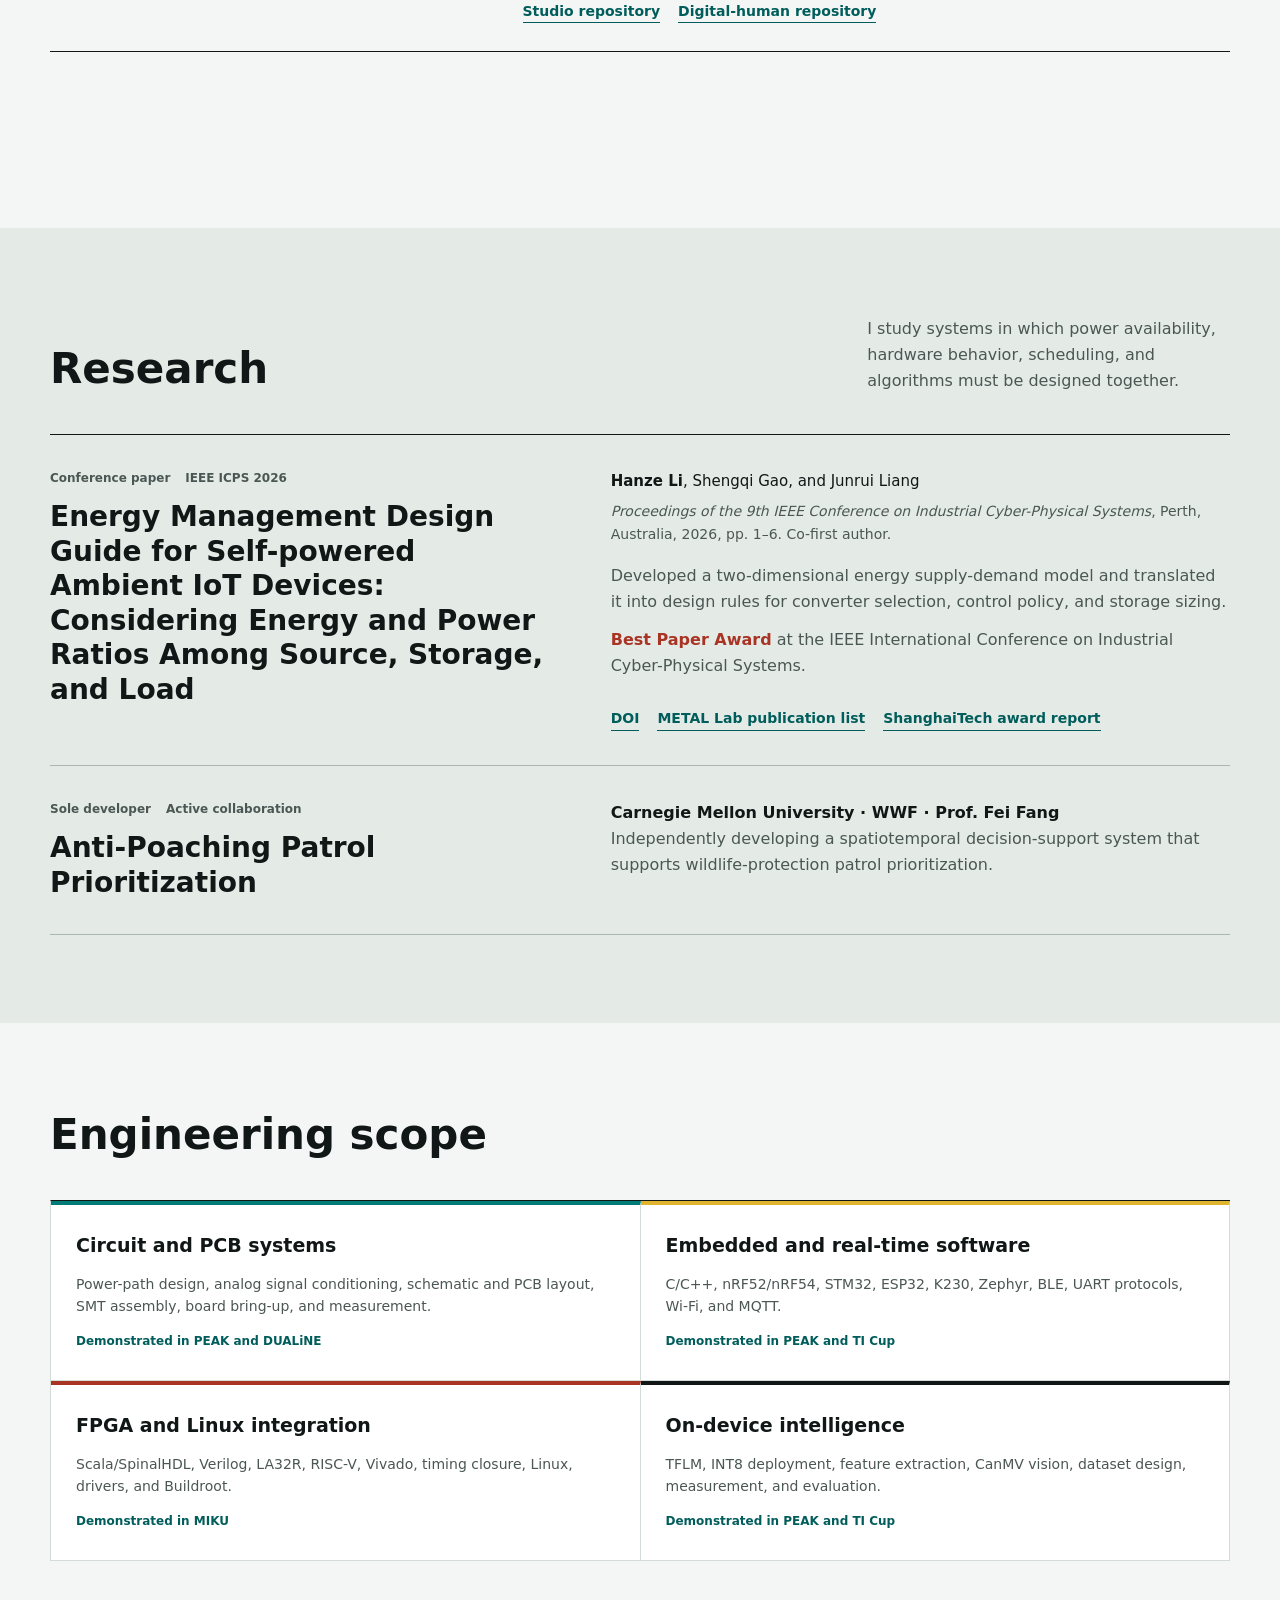
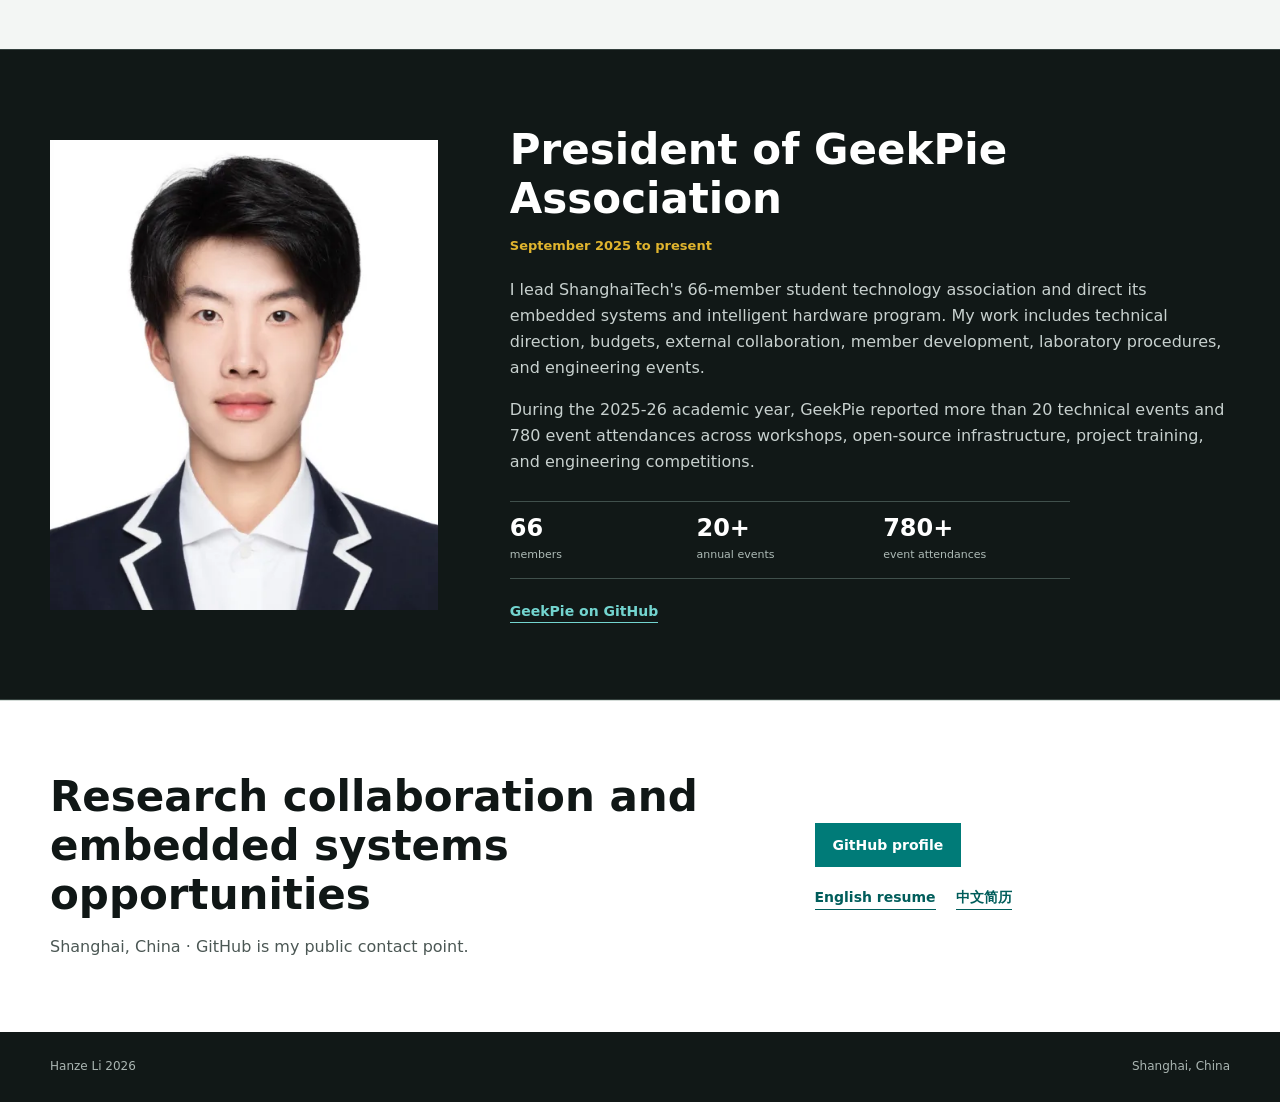
==== commit b53a00ba: "Show SparkLive captain role" ====
--- a/index.html
+++ b/index.html
@@ -289,7 +289,7 @@
         <div class="secondary-list">
           <article>
             <div>
-              <p class="project-meta"><span>Team project</span><span>NVIDIA DGX Spark Hackathon · Excellence Award</span></p>
+              <p class="project-meta"><span>Team captain</span><span>NVIDIA DGX Spark Hackathon · Excellence Award</span></p>
               <h3>SparkLive</h3>
             </div>
             <div>
@@ -297,6 +297,7 @@
                 Local multimodal livestream operations software combining Qwen, Whisper/VAD,
                 OBS WebSocket, FastAPI/WebSocket, React, TTS, and digital-human backends.
               </p>
+              <p>I captained the team and contributed to system integration and local deployment.</p>
               <div class="card-links">
                 <a class="text-link" href="https://github.com/SkillfulPainter/Sparklive-Studio">Studio repository</a>
                 <a class="text-link" href="https://github.com/SkillfulPainter/Sparklive-Digital-Man">Digital-human repository</a>
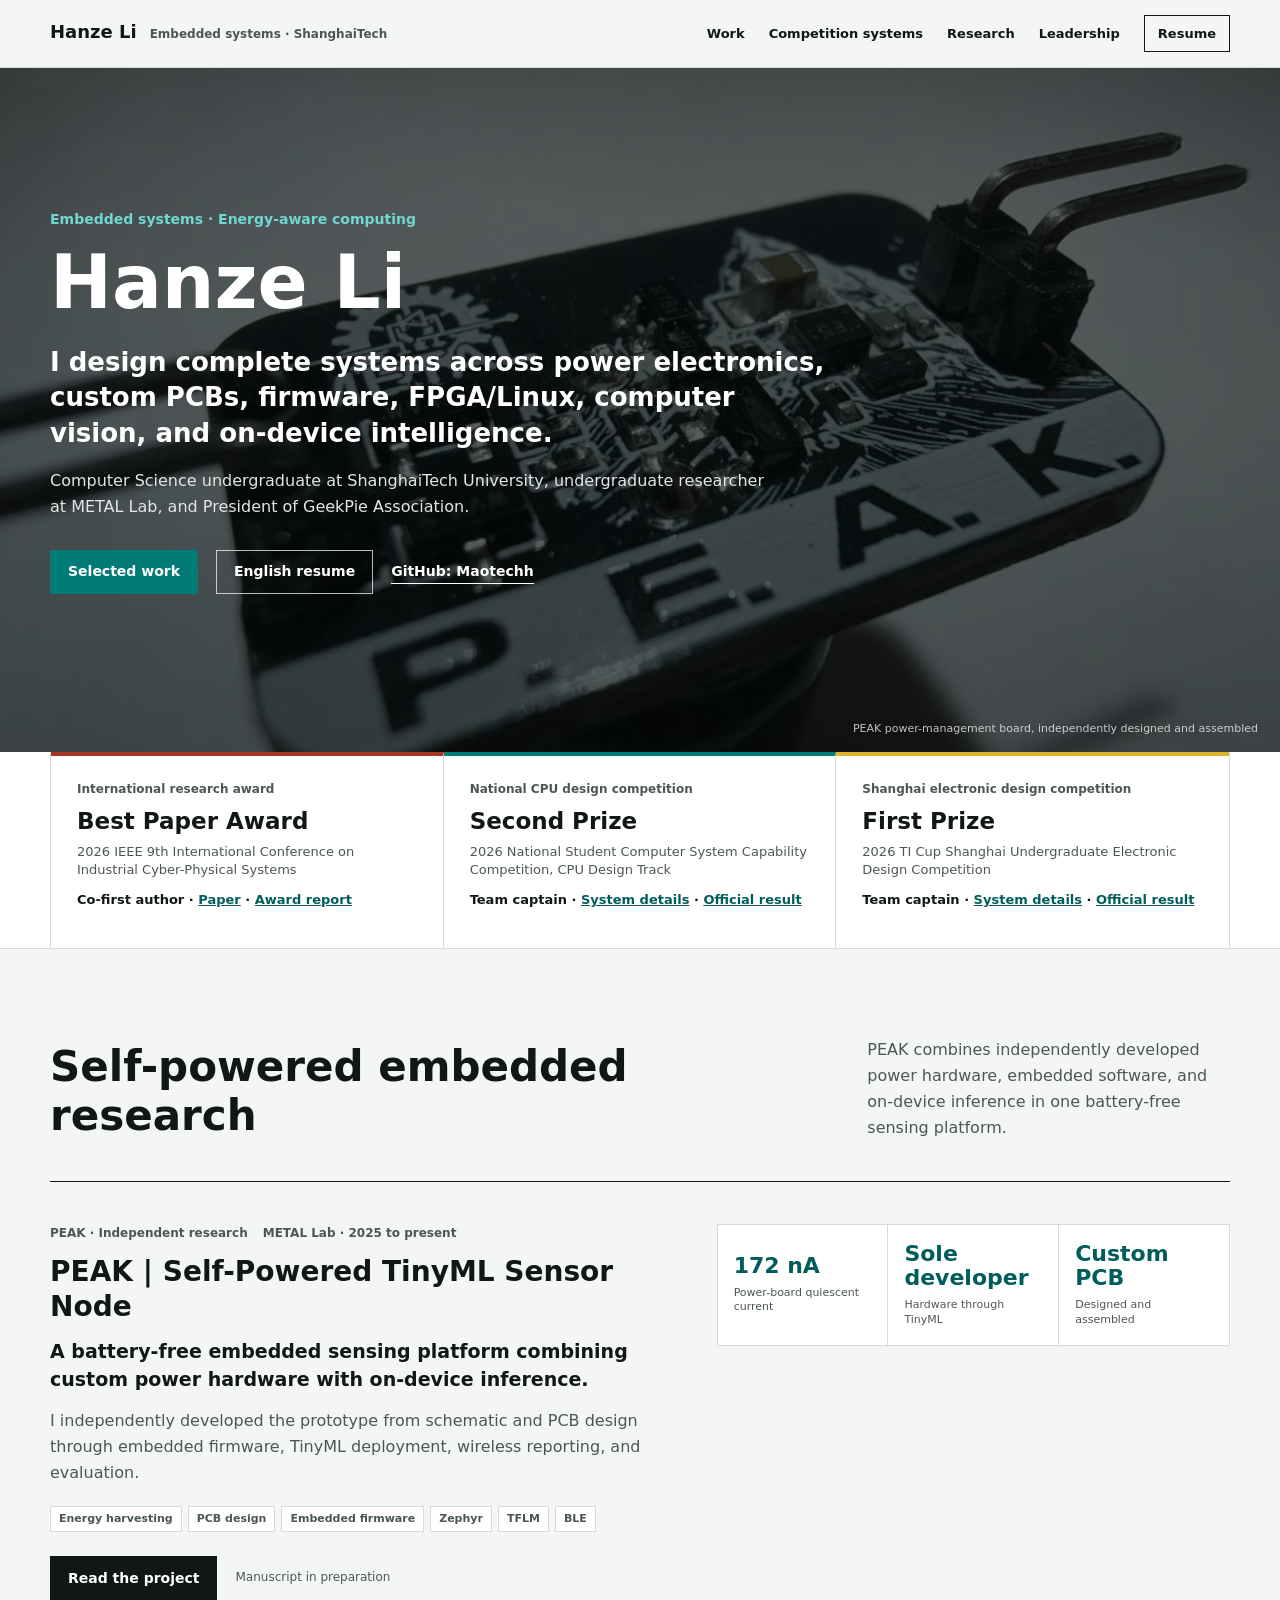
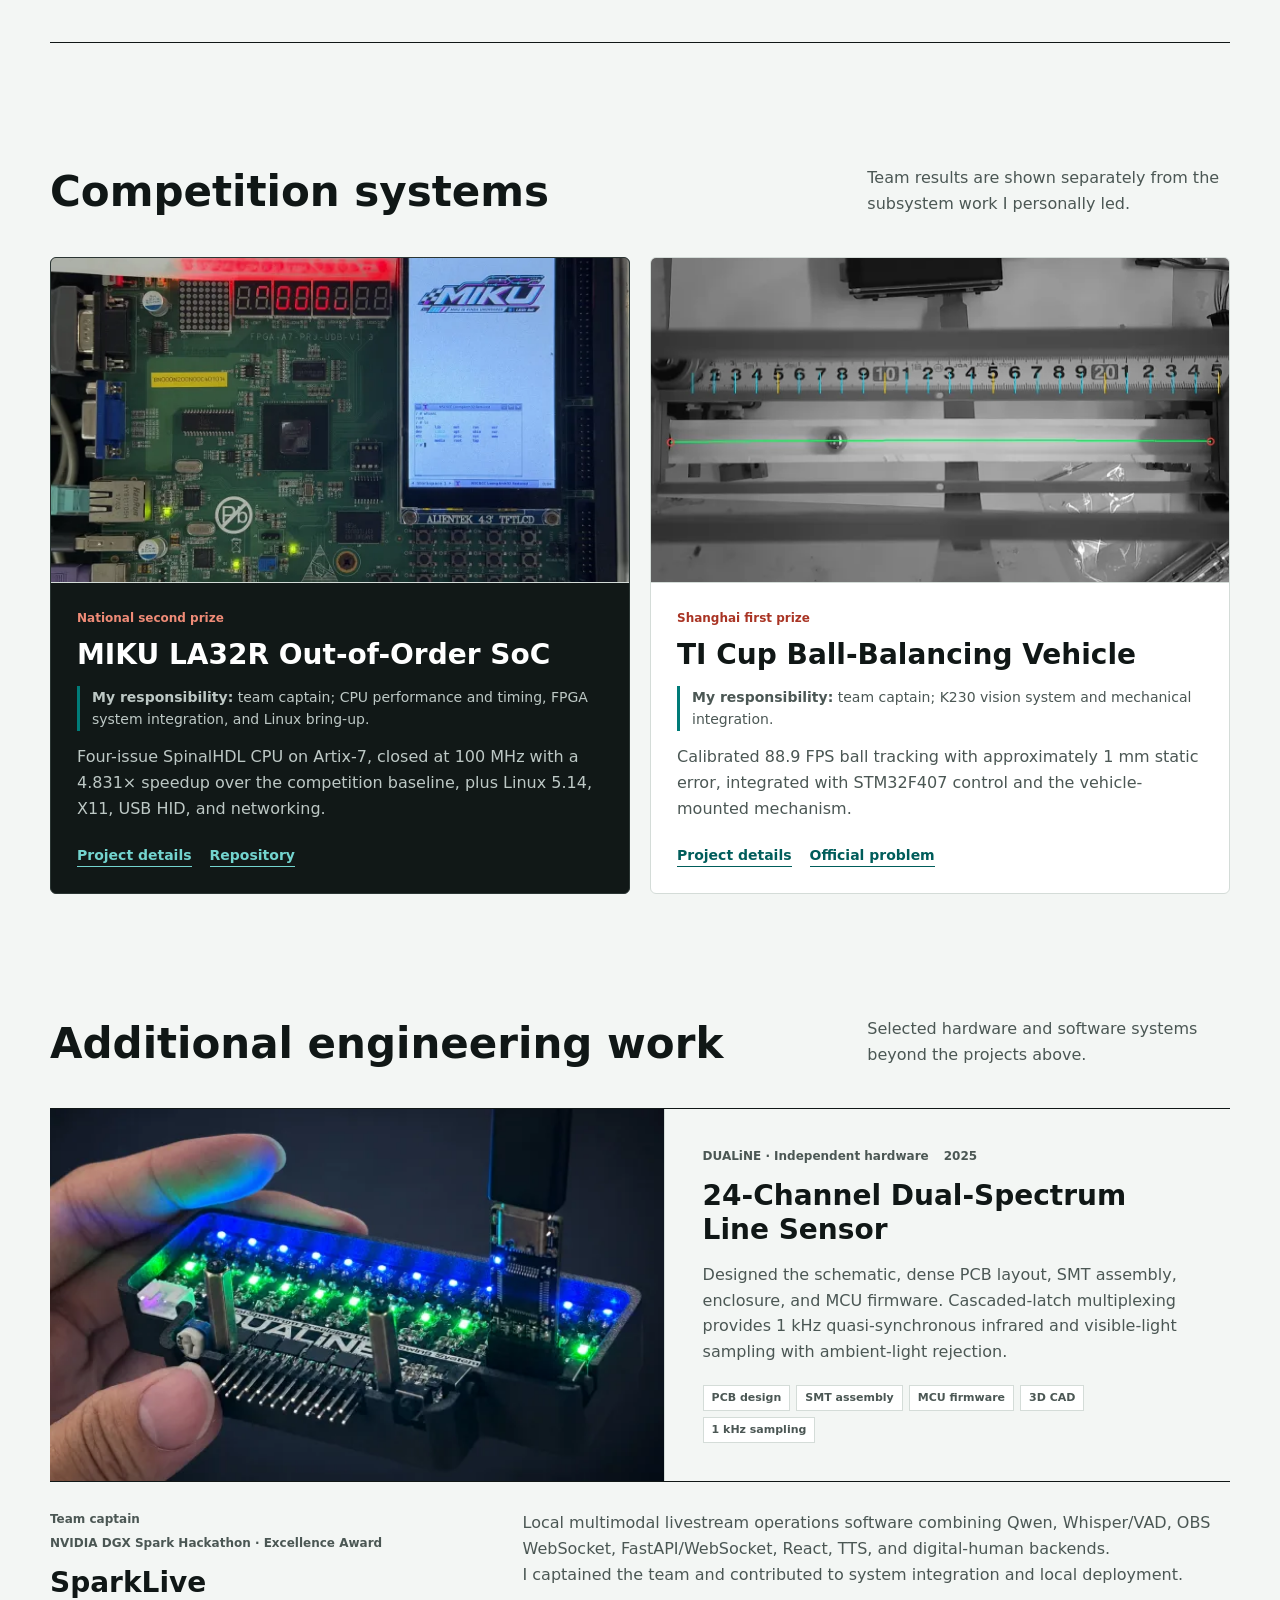
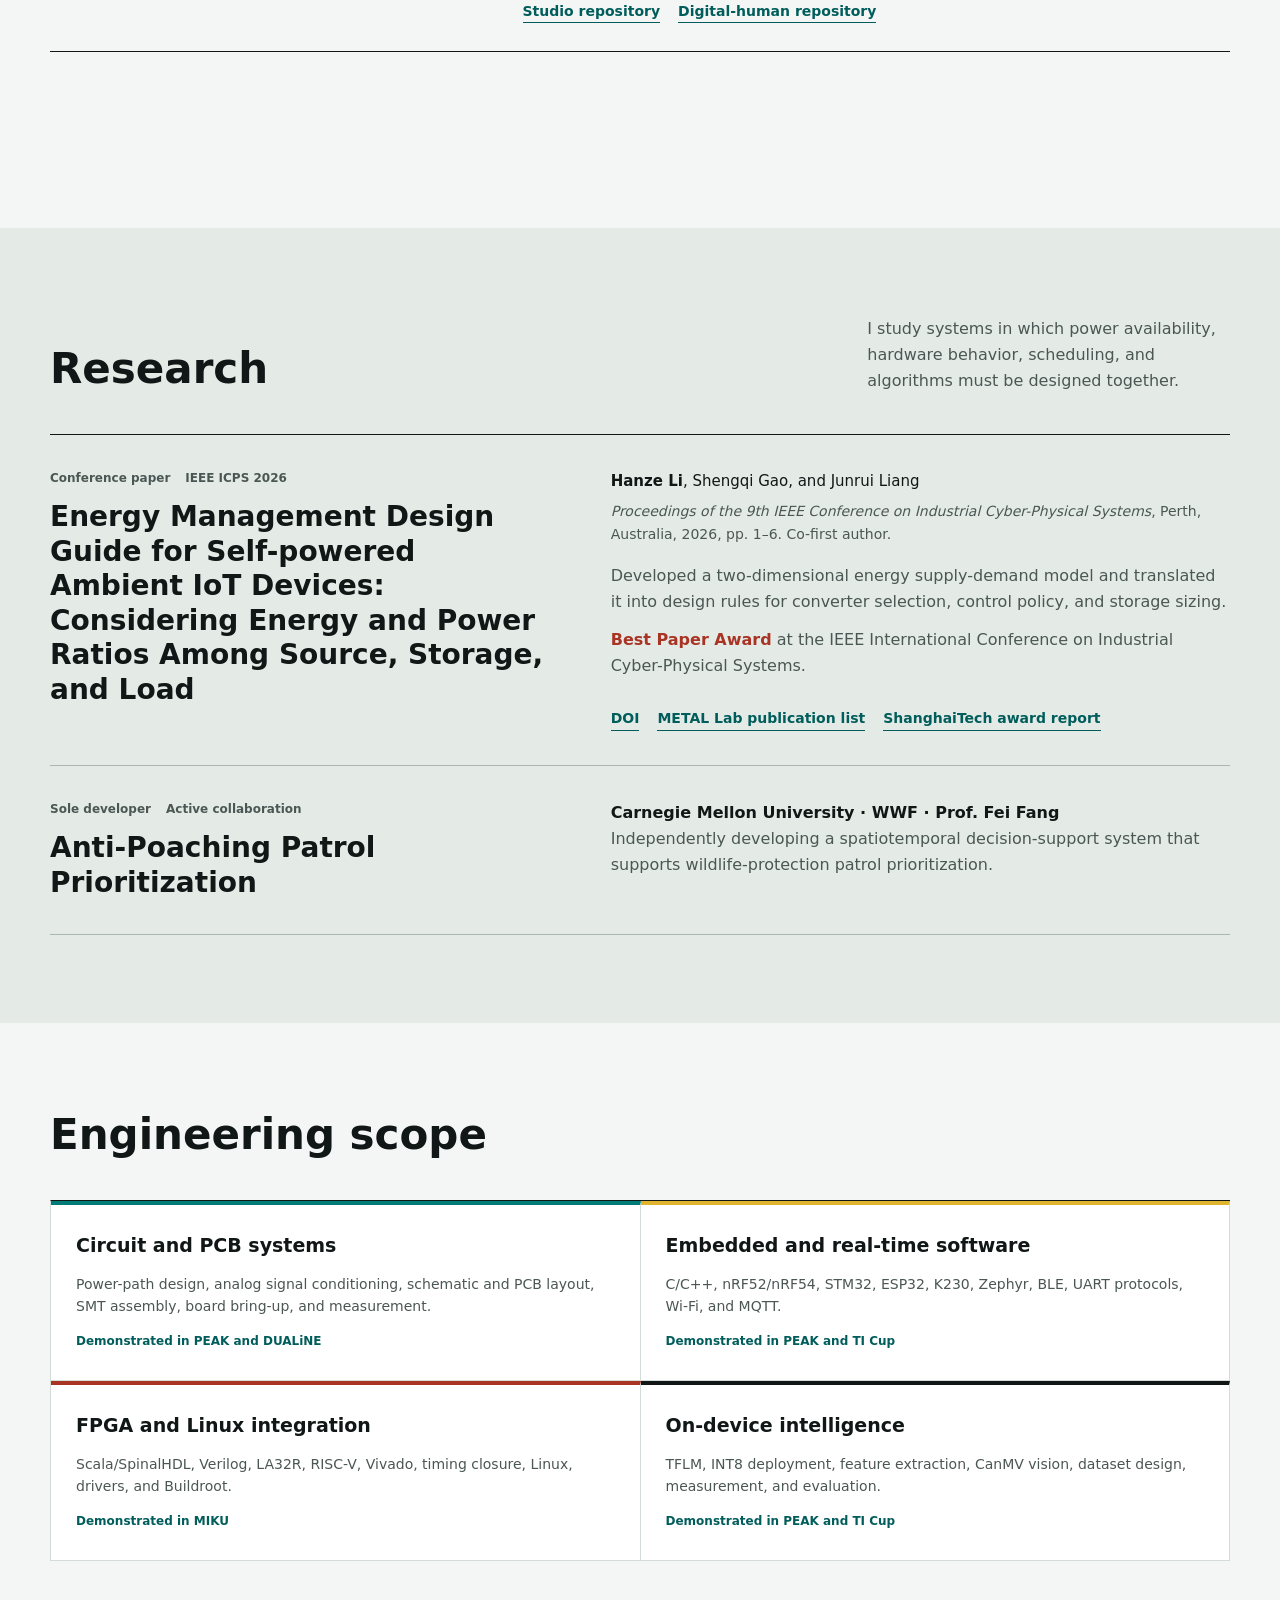
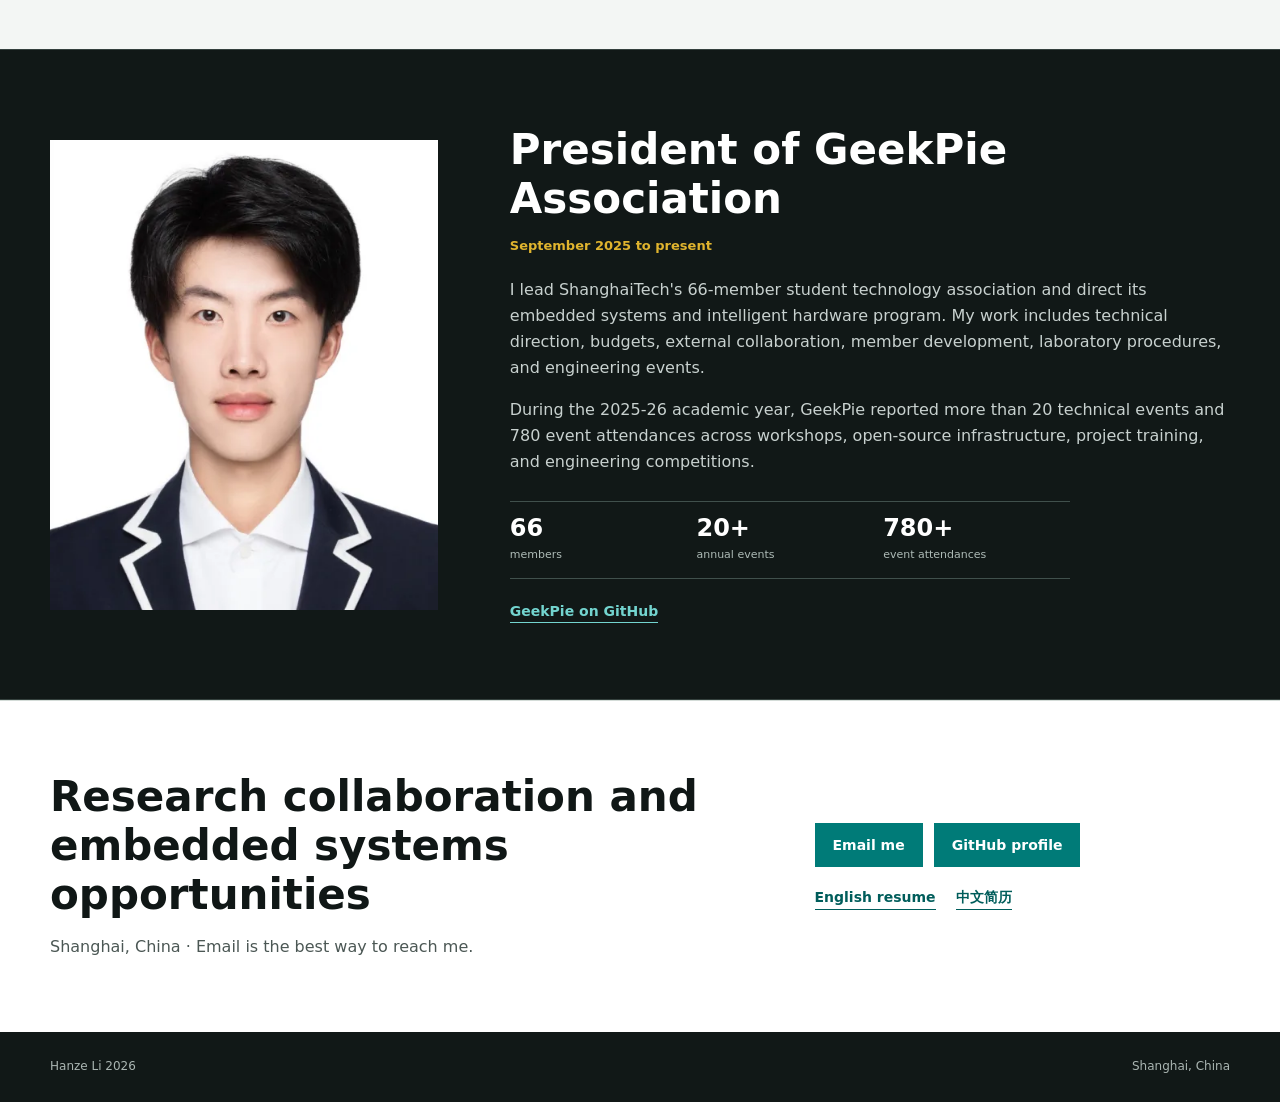
==== commit 9898b635: "Obfuscate public email link" ====
--- a/index.html
+++ b/index.html
@@ -63,7 +63,7 @@
         ]
       }
     </script>
-    <script src="script.js?v=20260903" defer></script>
+    <script src="script.js?v=20260904" defer></script>
   </head>
   <body>
     <a class="skip-link" href="#main-content">Skip to content</a>
@@ -424,9 +424,10 @@
         <div class="page-shell contact-layout">
           <div>
             <h2>Research collaboration and embedded systems opportunities</h2>
-            <p>Shanghai, China · GitHub is my public contact point.</p>
+            <p>Shanghai, China · Email is the best way to reach me.</p>
           </div>
           <div class="contact-actions">
+            <a class="button button-primary" href="#contact" data-email-link>Email me</a>
             <a class="button button-primary" href="https://github.com/Maotechh">GitHub profile</a>
             <div class="resume-links">
               <a class="text-link" href="assets/docs/Hanze-Li-Resume.pdf?v=20260904-1">English resume</a>
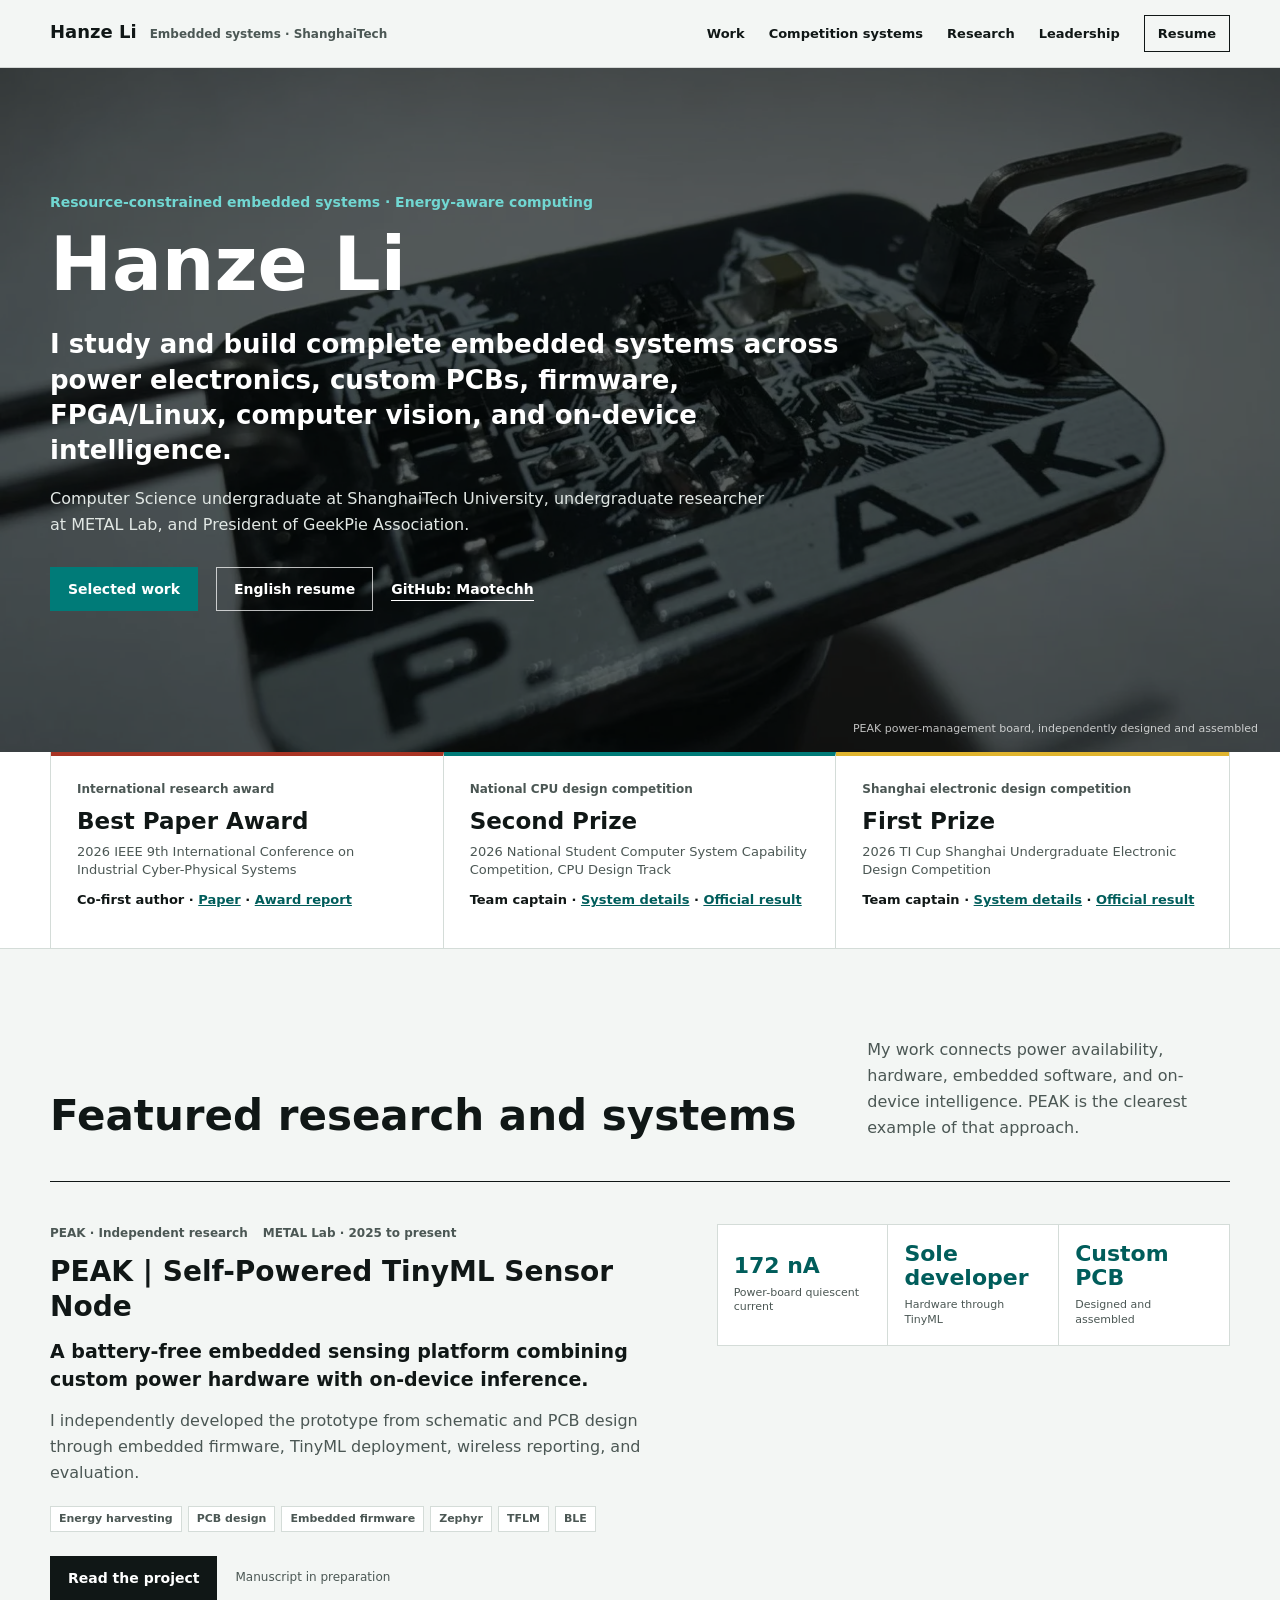
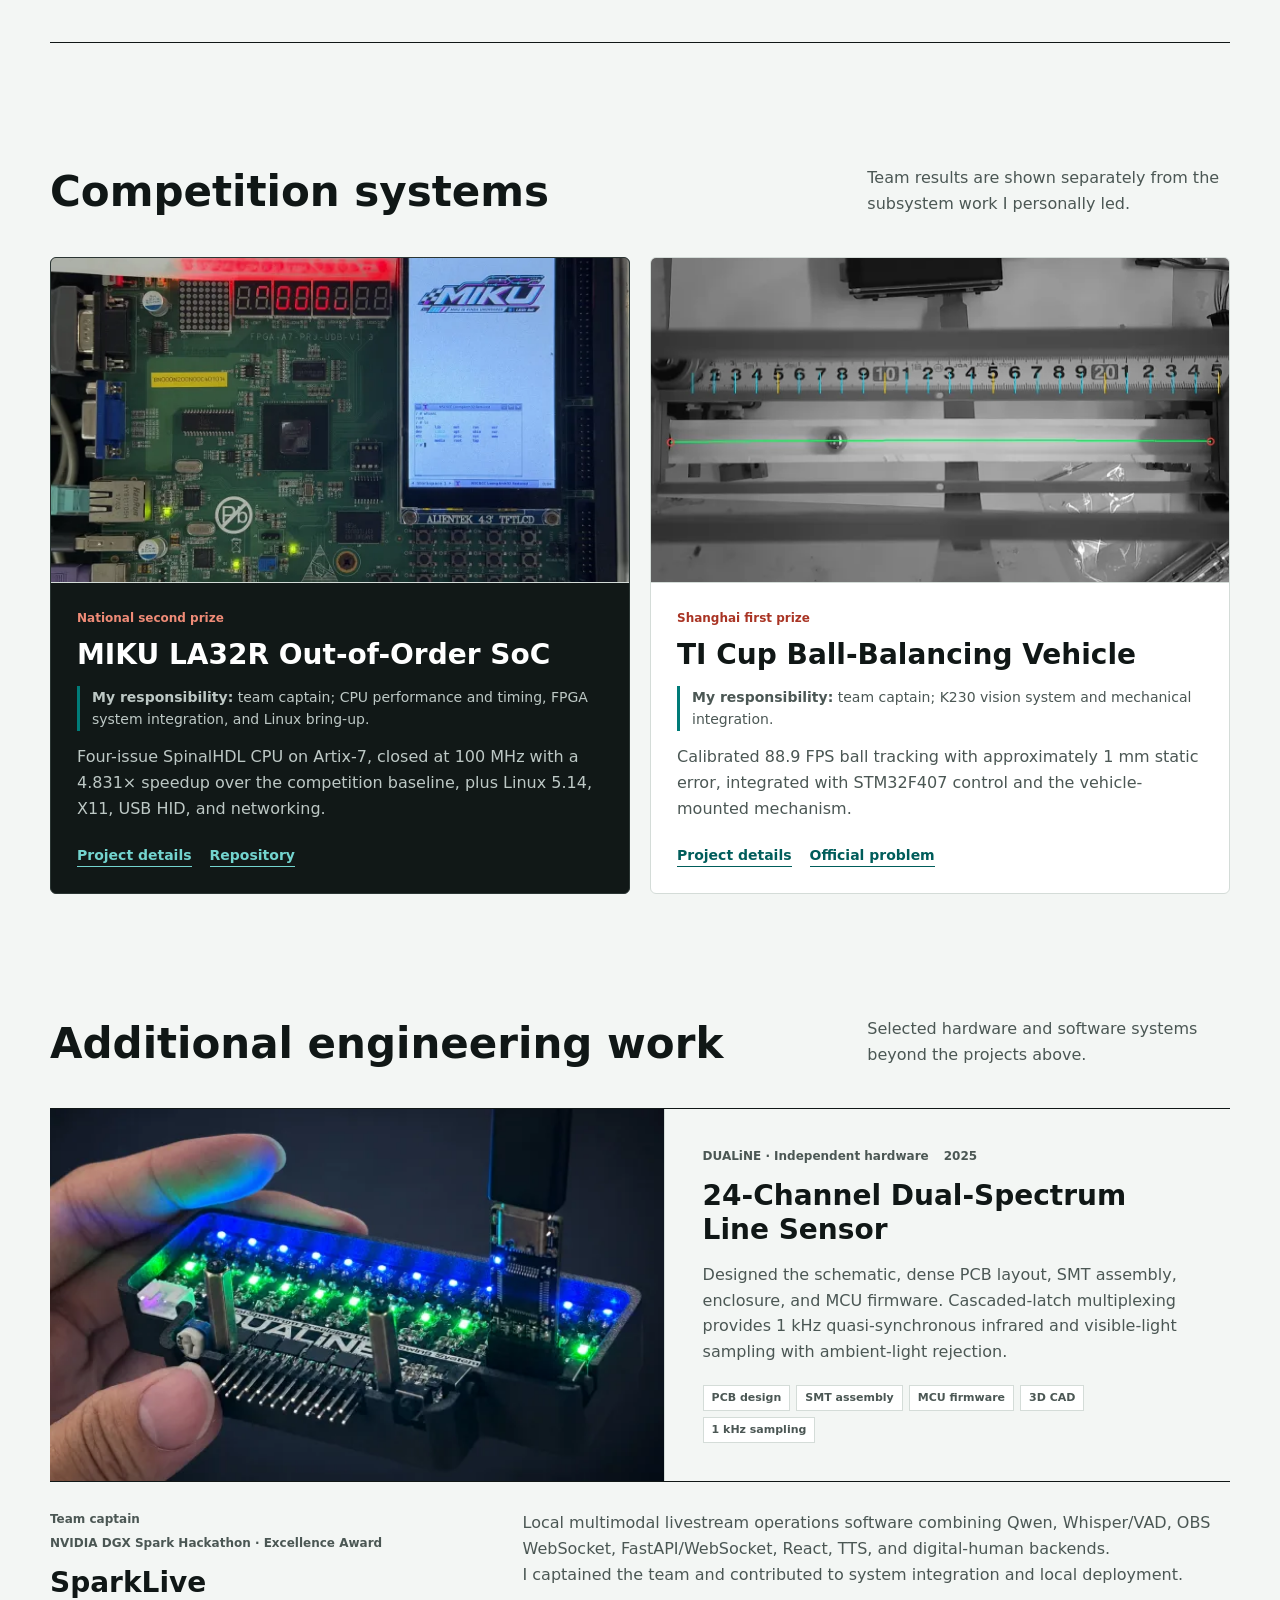
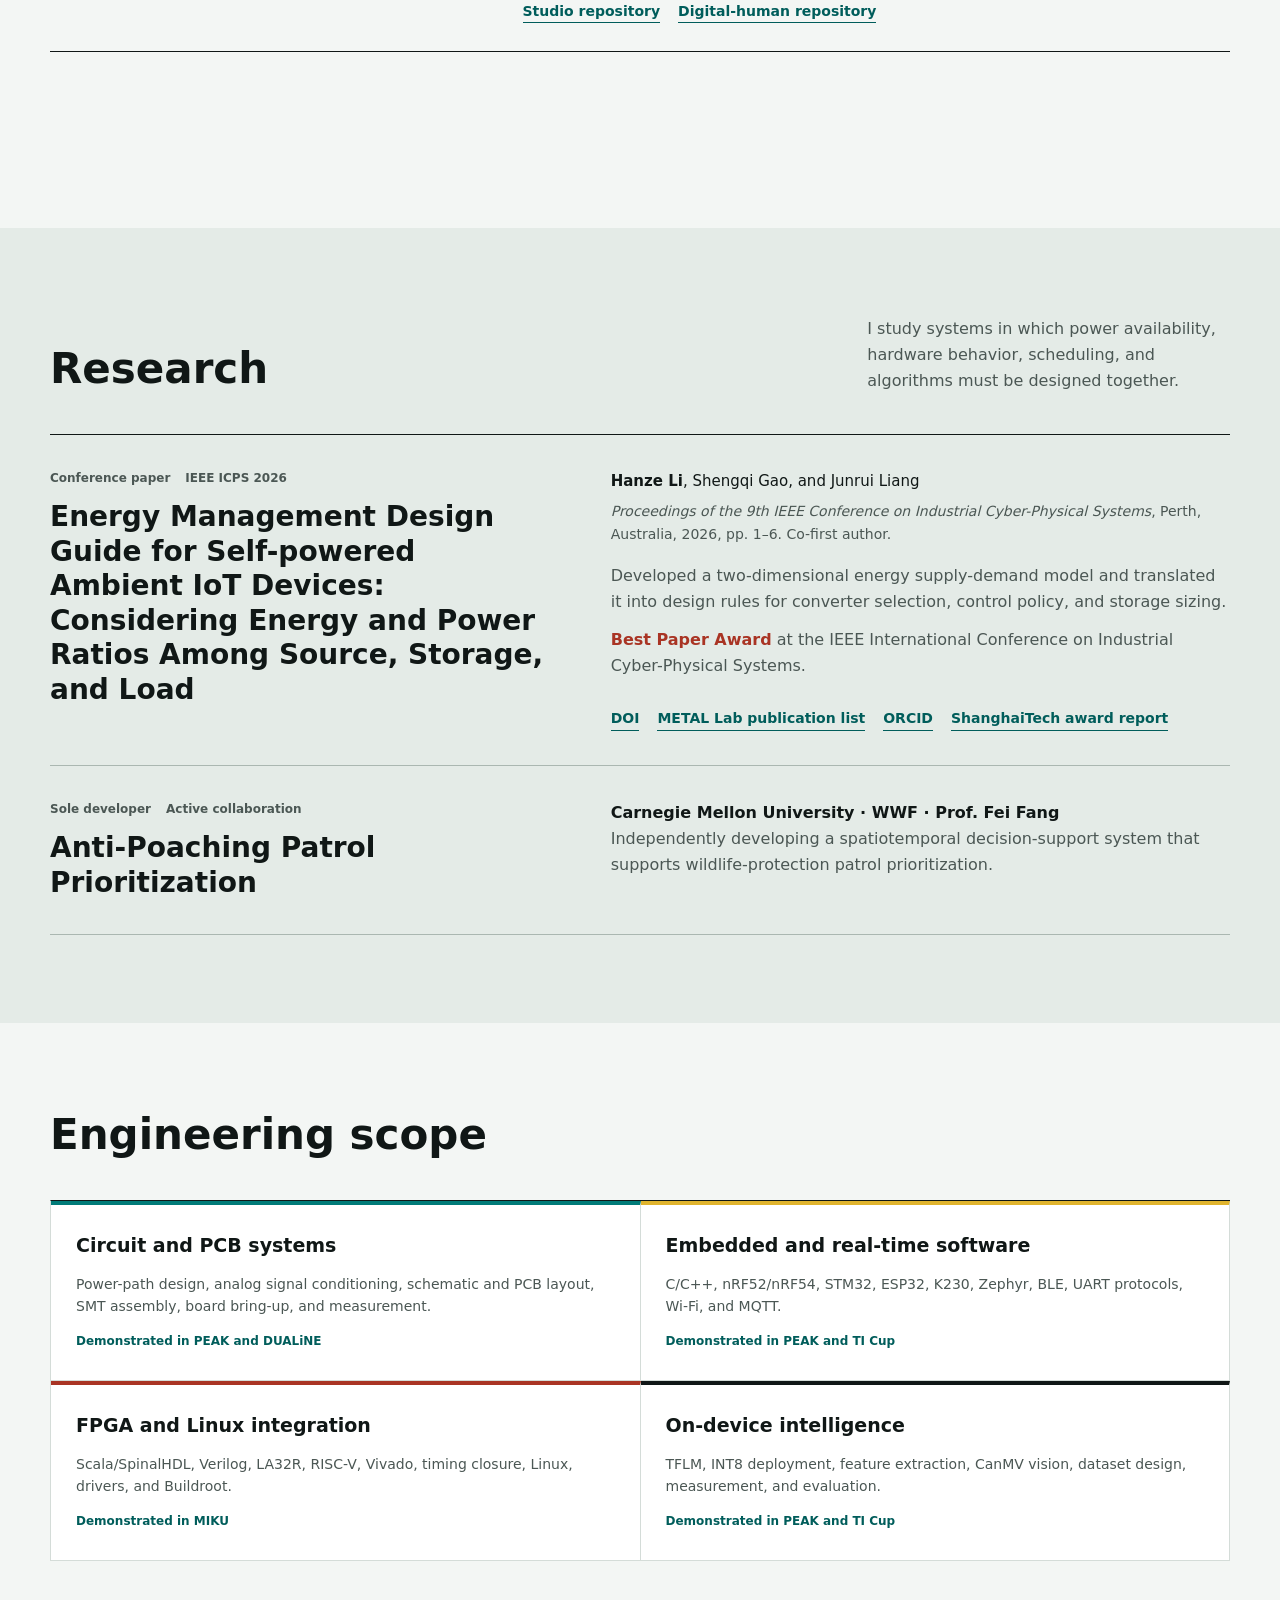
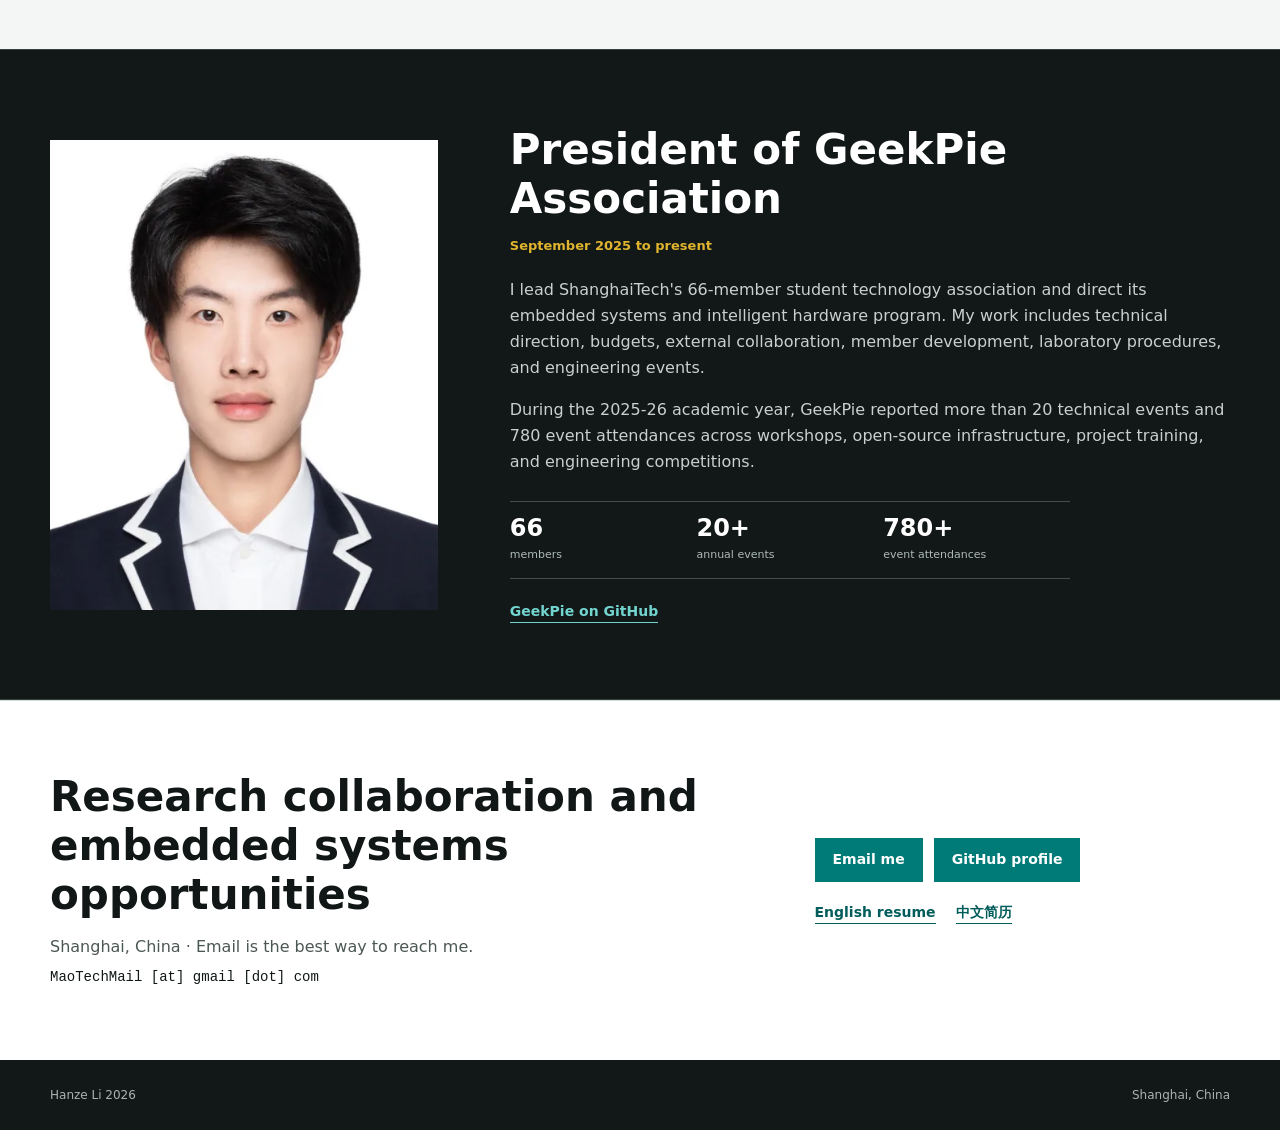
==== commit 6547be5a: "Refresh public resume and research profile" ====
--- a/index.html
+++ b/index.html
@@ -5,14 +5,14 @@
     <meta name="viewport" content="width=device-width, initial-scale=1">
     <meta
       name="description"
-      content="Hanze Li builds embedded systems across power electronics, custom PCBs, firmware, FPGA/Linux, computer vision, and on-device intelligence."
+      content="Hanze Li studies resource-constrained embedded systems across power electronics, custom PCBs, firmware, FPGA/Linux, computer vision, and on-device intelligence."
     >
     <meta name="theme-color" content="#111817">
     <meta property="og:type" content="website">
     <meta property="og:title" content="Hanze Li | Embedded Systems Researcher and Engineer">
     <meta
       property="og:description"
-      content="Research and engineering across self-powered TinyML, custom hardware, FPGA/Linux systems, and real-time vision."
+      content="Research and engineering across resource-constrained embedded systems, custom hardware, FPGA/Linux systems, and real-time vision."
     >
     <meta property="og:url" content="https://maotechh.github.io/">
     <meta property="og:image" content="https://maotechh.github.io/assets/images/og-hanze-li.jpg">
@@ -21,7 +21,7 @@
     <meta property="og:image:alt" content="Close-up of the independently designed PEAK energy-management board">
     <meta name="twitter:card" content="summary_large_image">
     <meta name="twitter:title" content="Hanze Li | Embedded Systems Researcher and Engineer">
-    <meta name="twitter:description" content="Research and engineering across self-powered TinyML, custom hardware, FPGA/Linux systems, and real-time vision.">
+    <meta name="twitter:description" content="Research and engineering across resource-constrained embedded systems, custom hardware, FPGA/Linux systems, and real-time vision.">
     <meta name="twitter:image" content="https://maotechh.github.io/assets/images/og-hanze-li.jpg">
     <title>Hanze Li | Embedded Systems Researcher and Engineer</title>
     <link rel="canonical" href="https://maotechh.github.io/">
@@ -59,7 +59,9 @@
         ],
         "sameAs": [
           "https://github.com/Maotechh",
-          "https://github.com/ShanghaitechGeekPie/"
+          "https://github.com/ShanghaitechGeekPie/",
+          "https://geekpie.club/",
+          "https://orcid.org/0009-0001-6922-0891"
         ]
       }
     </script>
@@ -82,7 +84,7 @@
           <a href="#competition">Competition systems</a>
           <a href="#research">Research</a>
           <a href="#leadership">Leadership</a>
-          <a class="nav-resume" href="assets/docs/Hanze-Li-Resume.pdf?v=20260904-1">Resume</a>
+          <a class="nav-resume" href="assets/docs/Hanze-Li-Resume.pdf?v=20260904-2">Resume</a>
         </nav>
       </div>
     </header>
@@ -99,11 +101,11 @@
         </picture>
         <div class="hero-overlay" aria-hidden="true"></div>
         <div class="hero-content">
-          <p class="hero-kicker">Embedded systems · Energy-aware computing</p>
+          <p class="hero-kicker">Resource-constrained embedded systems · Energy-aware computing</p>
           <h1 id="hero-title">Hanze Li</h1>
           <p class="hero-summary">
-            I design complete systems across power electronics, custom PCBs, firmware,
-            FPGA/Linux, computer vision, and on-device intelligence.
+            I study and build complete embedded systems across power electronics, custom
+            PCBs, firmware, FPGA/Linux, computer vision, and on-device intelligence.
           </p>
           <p class="hero-context">
             Computer Science undergraduate at ShanghaiTech University, undergraduate
@@ -111,7 +113,7 @@
           </p>
           <nav class="hero-actions" aria-label="Primary links">
             <a class="button button-primary" href="#work">Selected work</a>
-            <a class="button button-secondary" href="assets/docs/Hanze-Li-Resume.pdf?v=20260904-1">English resume</a>
+            <a class="button button-secondary" href="assets/docs/Hanze-Li-Resume.pdf?v=20260904-2">English resume</a>
             <a class="text-link light-link" href="https://github.com/Maotechh">GitHub: Maotechh</a>
           </nav>
         </div>
@@ -146,10 +148,10 @@
 
       <section class="section page-shell" id="work">
         <div class="section-heading">
-          <h2>Self-powered embedded research</h2>
+          <h2>Featured research and systems</h2>
           <p>
-            PEAK combines independently developed power hardware, embedded software,
-            and on-device inference in one battery-free sensing platform.
+            My work connects power availability, hardware, embedded software, and
+            on-device intelligence. PEAK is the clearest example of that approach.
           </p>
         </div>
 
@@ -334,6 +336,7 @@
                 <div class="card-links publication-links">
                   <a class="text-link" href="https://doi.org/10.1109/ICPS70486.2026.11567971">DOI</a>
                   <a class="text-link" href="https://metal.shanghaitech.edu.cn/publication.htm">METAL Lab publication list</a>
+                  <a class="text-link" href="https://orcid.org/0009-0001-6922-0891">ORCID</a>
                   <a class="text-link" href="https://sist.shanghaitech.edu.cn/2026/0527/c2858a1123090/page.htm">ShanghaiTech award report</a>
                 </div>
               </div>
@@ -425,13 +428,14 @@
           <div>
             <h2>Research collaboration and embedded systems opportunities</h2>
             <p>Shanghai, China · Email is the best way to reach me.</p>
+            <p class="contact-email">MaoTechMail [at] gmail [dot] com</p>
           </div>
           <div class="contact-actions">
             <a class="button button-primary" href="#contact" data-email-link>Email me</a>
             <a class="button button-primary" href="https://github.com/Maotechh">GitHub profile</a>
             <div class="resume-links">
-              <a class="text-link" href="assets/docs/Hanze-Li-Resume.pdf?v=20260904-1">English resume</a>
-              <a class="text-link" href="assets/docs/Hanze-Li-Resume-ZH.pdf?v=20260904-1">中文简历</a>
+              <a class="text-link" href="assets/docs/Hanze-Li-Resume.pdf?v=20260904-2">English resume</a>
+              <a class="text-link" href="assets/docs/Hanze-Li-Resume-ZH.pdf?v=20260904-2">中文简历</a>
             </div>
           </div>
         </div>
--- a/styles.css
+++ b/styles.css
@@ -967,6 +967,13 @@
   color: var(--ink-soft);
 }
 
+.contact-layout > div:first-child .contact-email {
+  margin-top: 6px;
+  color: var(--ink);
+  font-family: ui-monospace, SFMono-Regular, Menlo, Consolas, monospace;
+  font-size: 14px;
+}
+
 .contact-actions {
   display: flex;
   flex-wrap: wrap;
